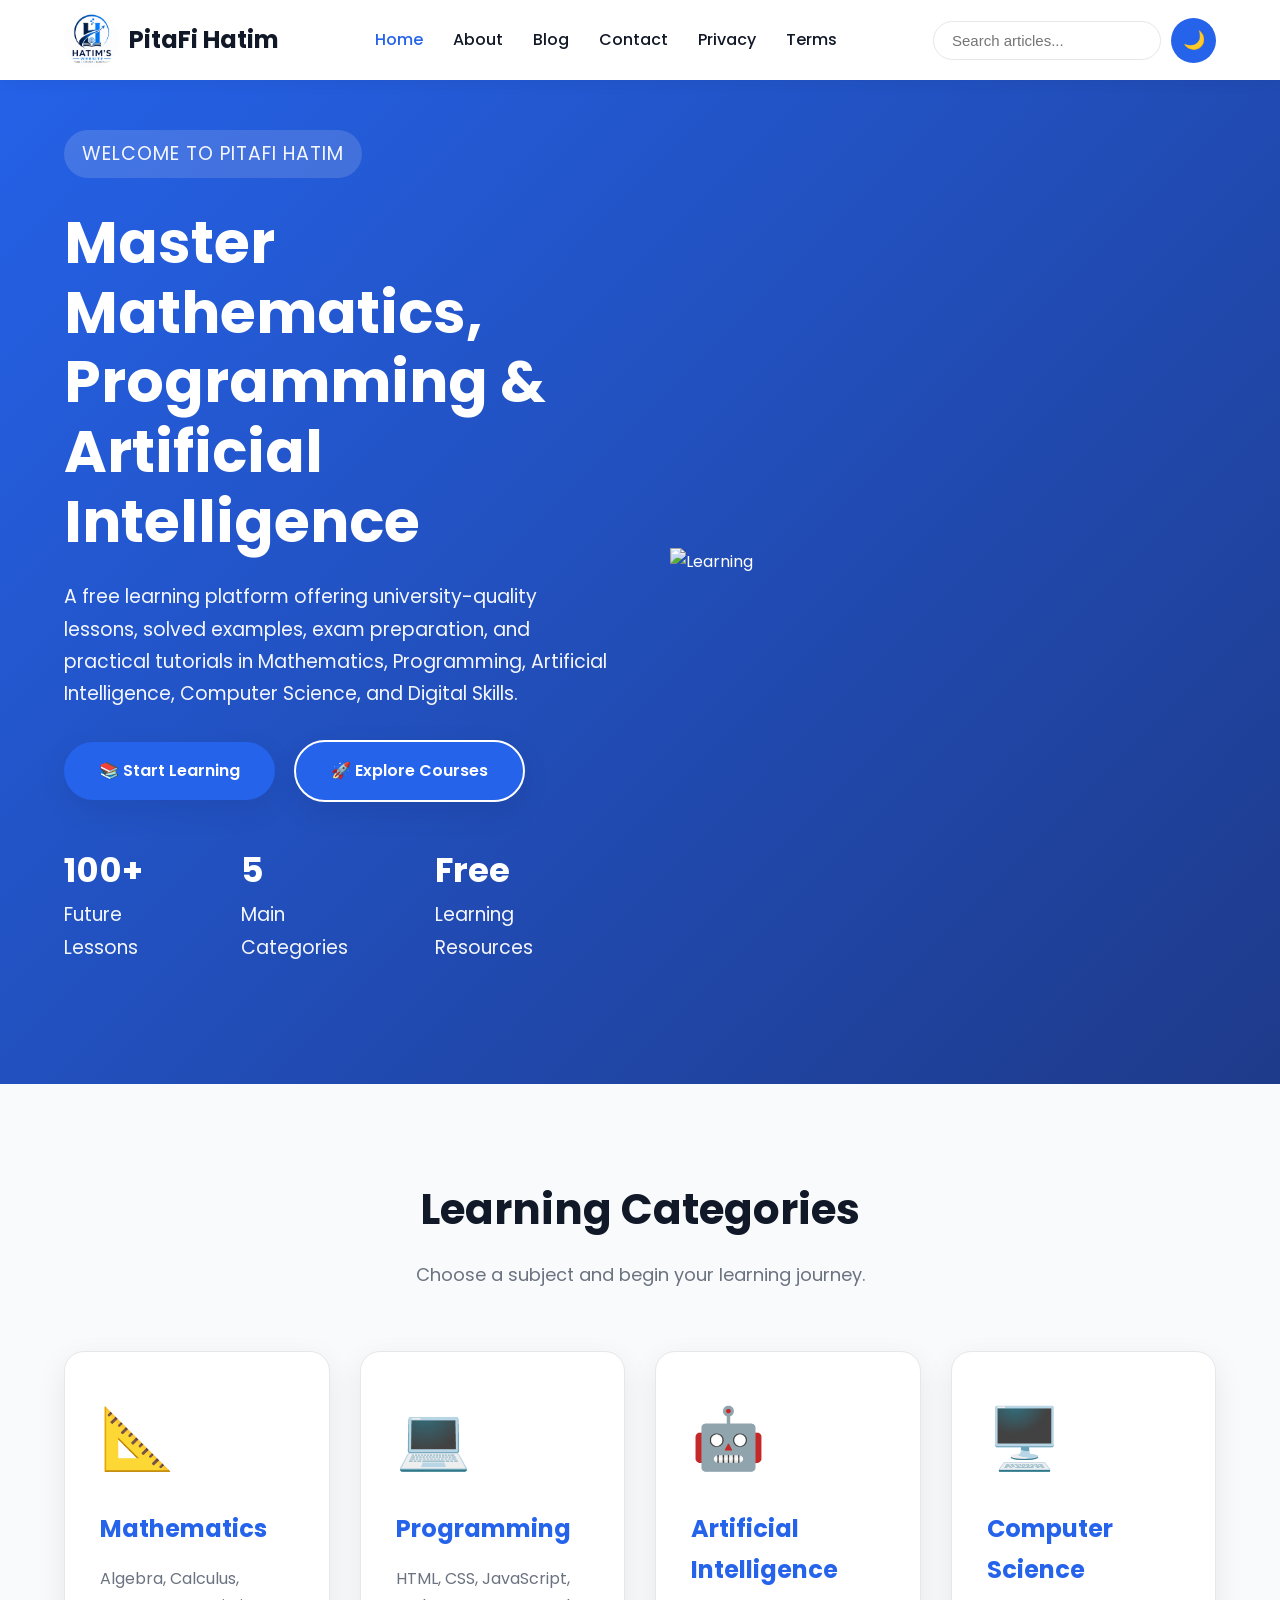
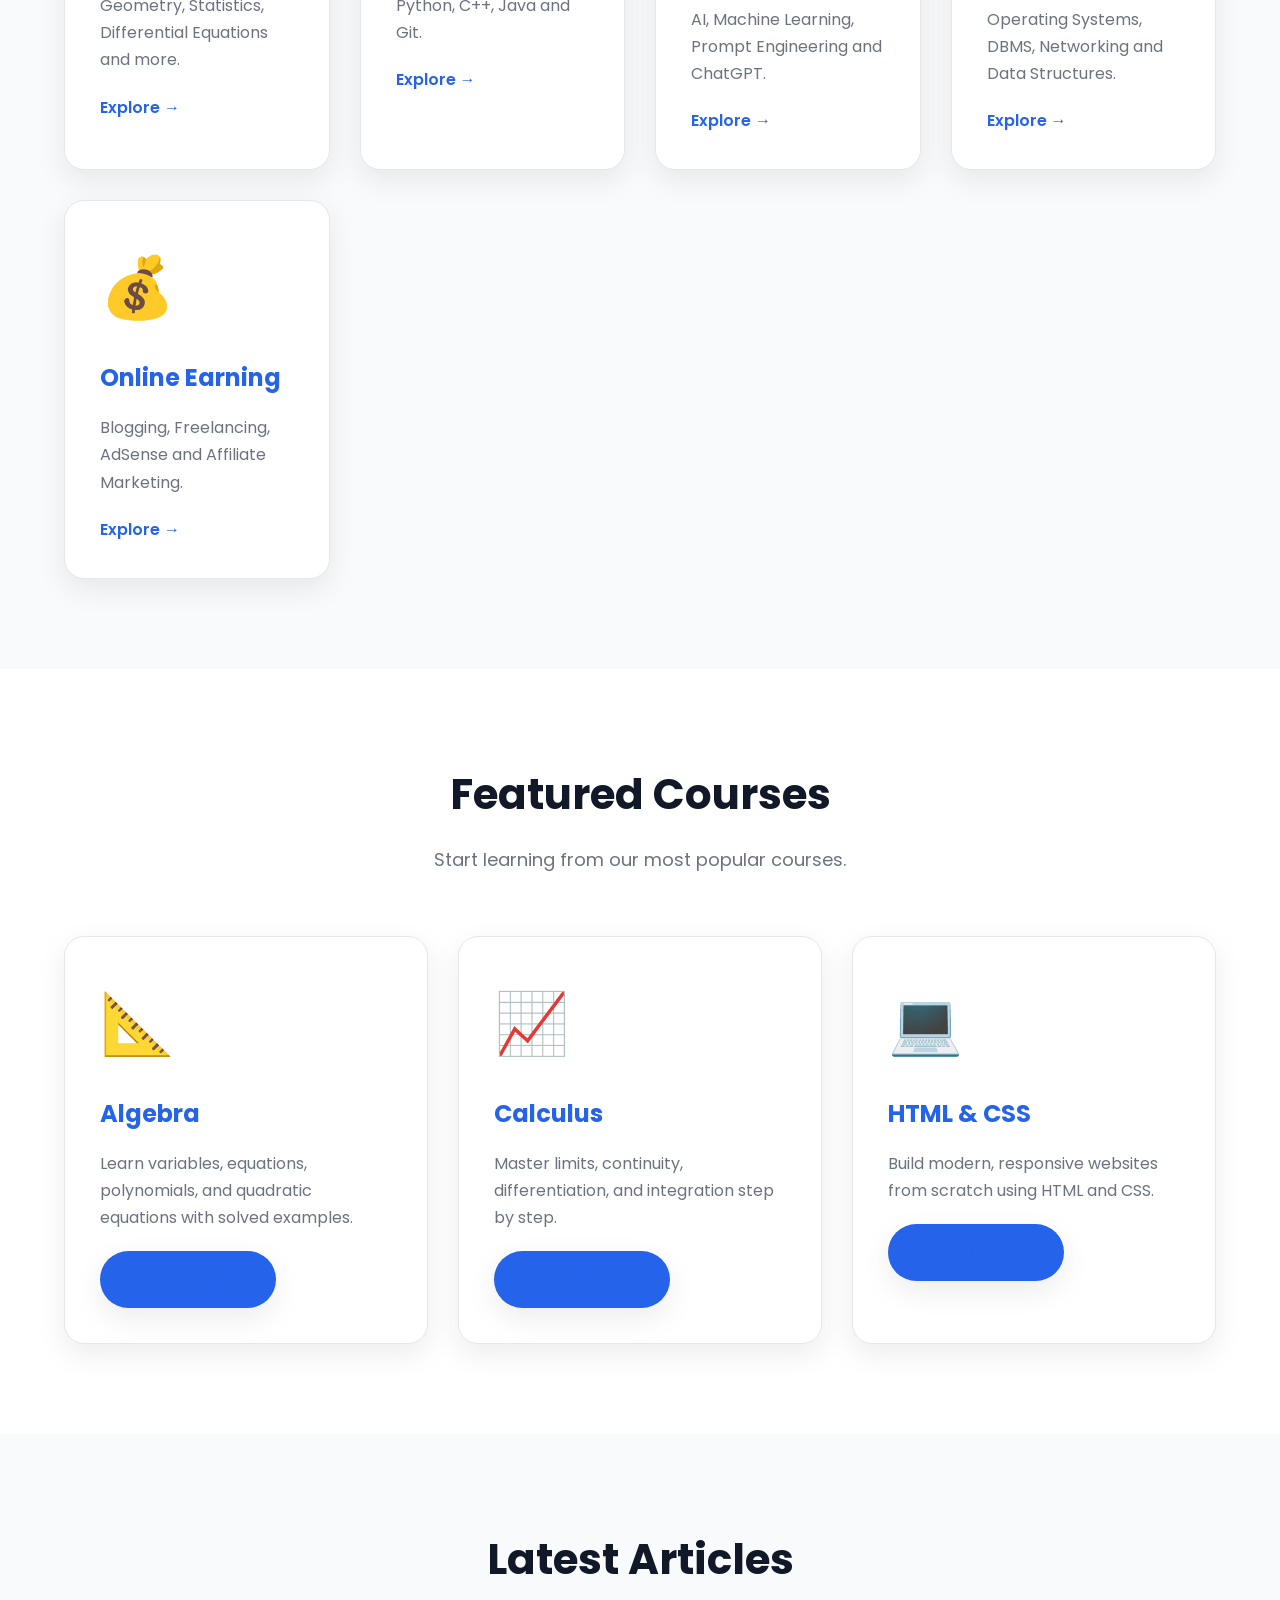
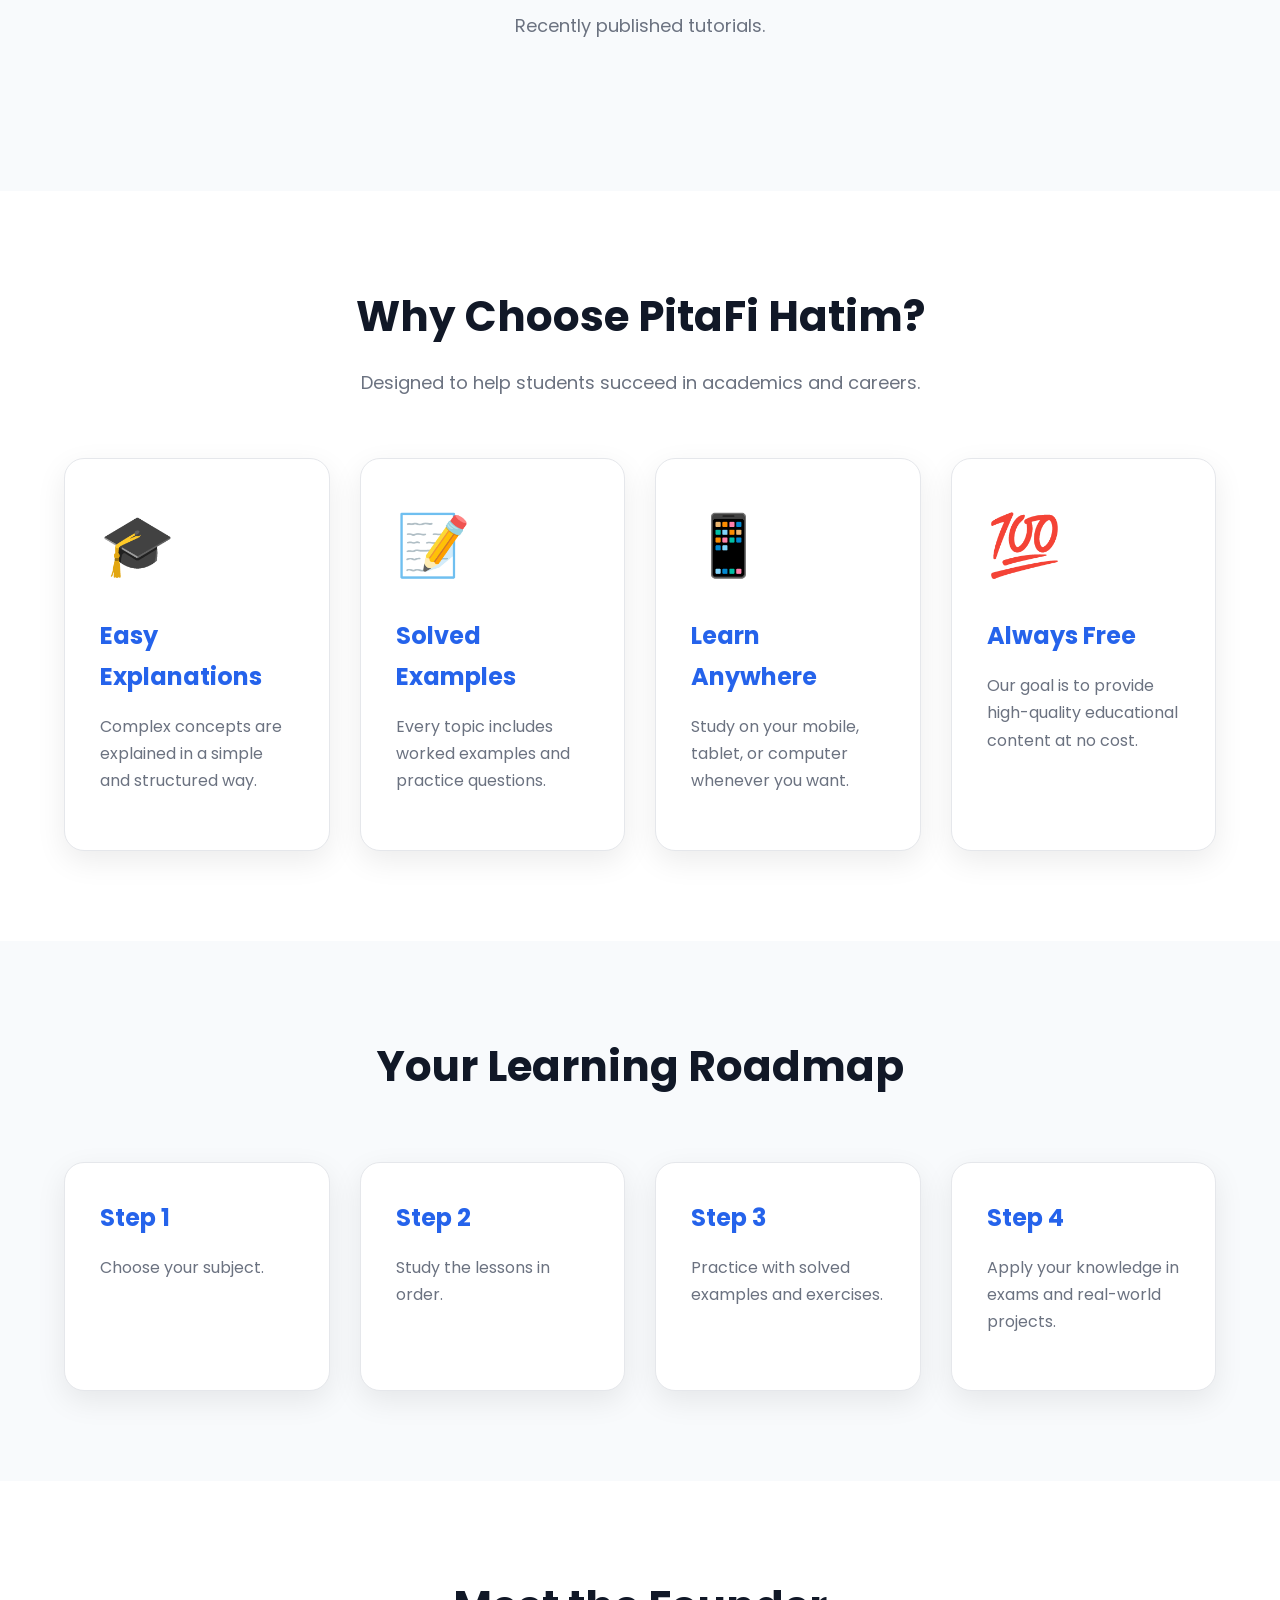
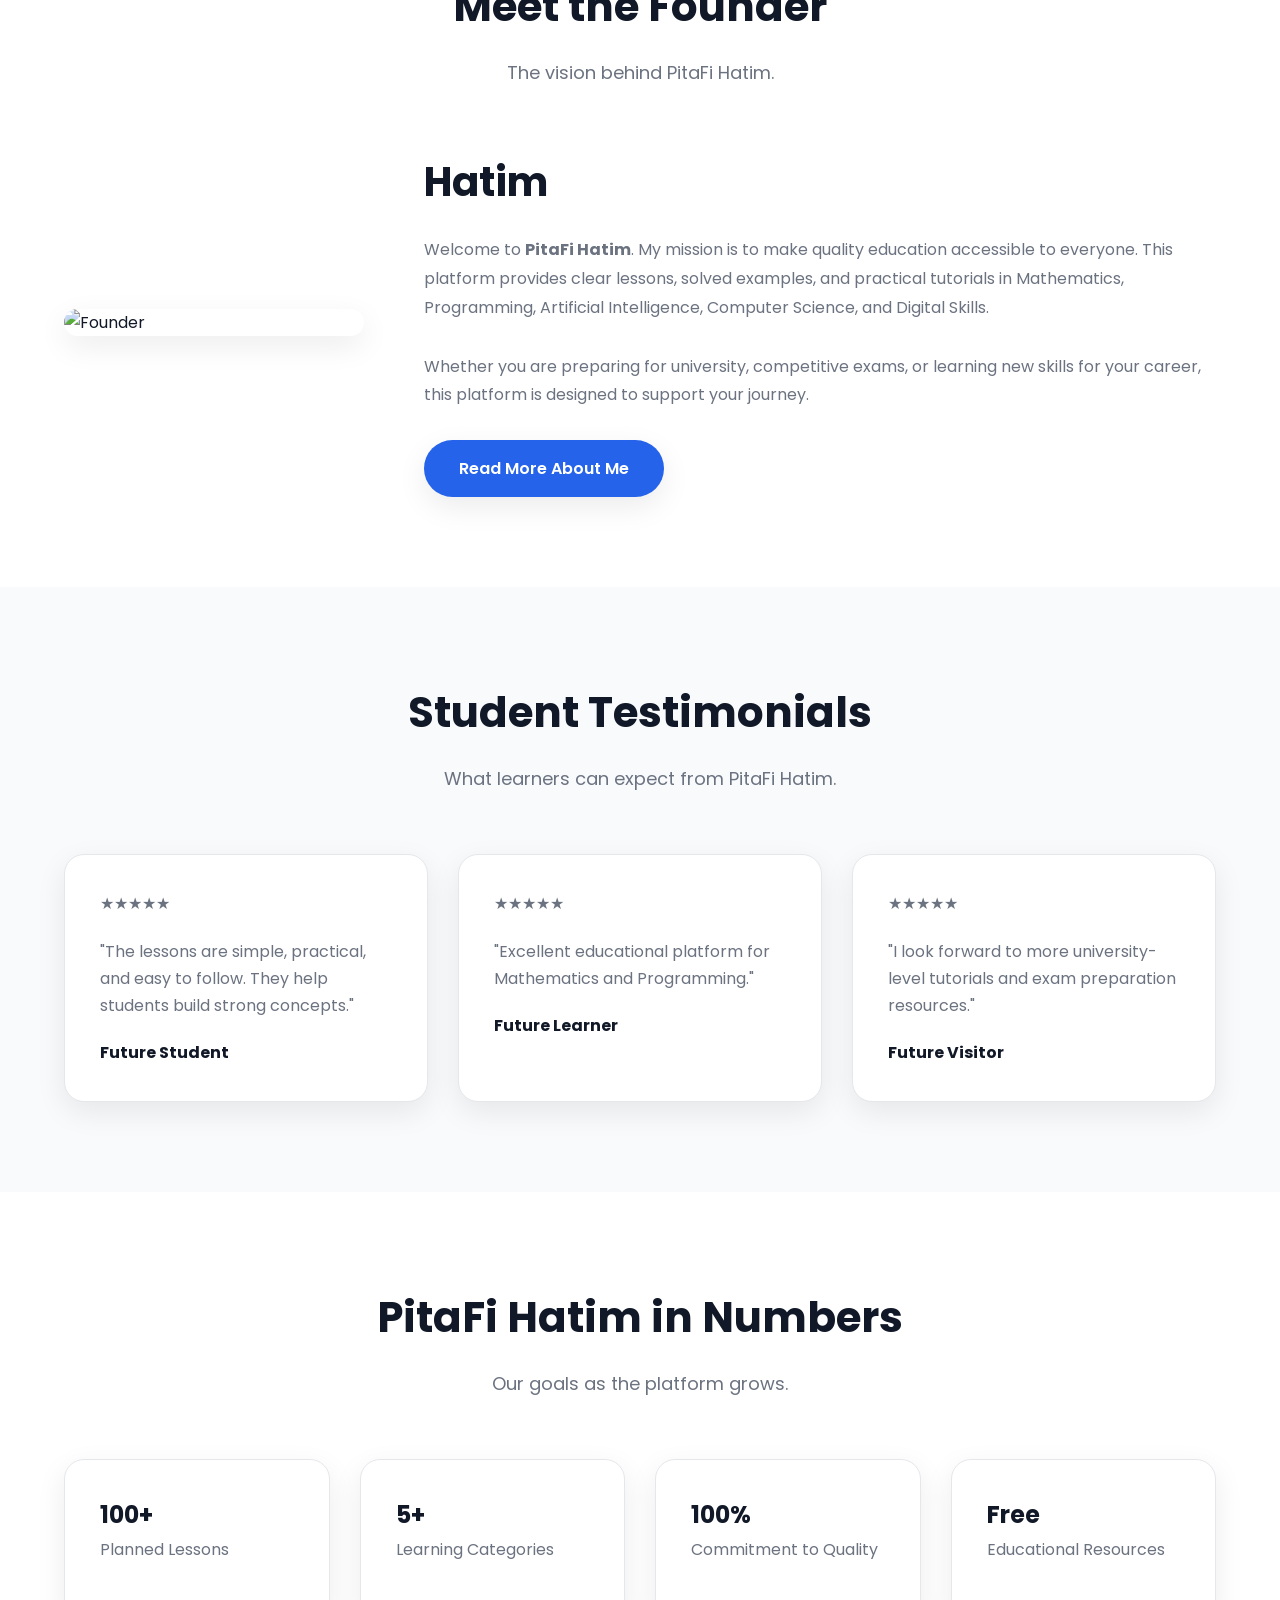
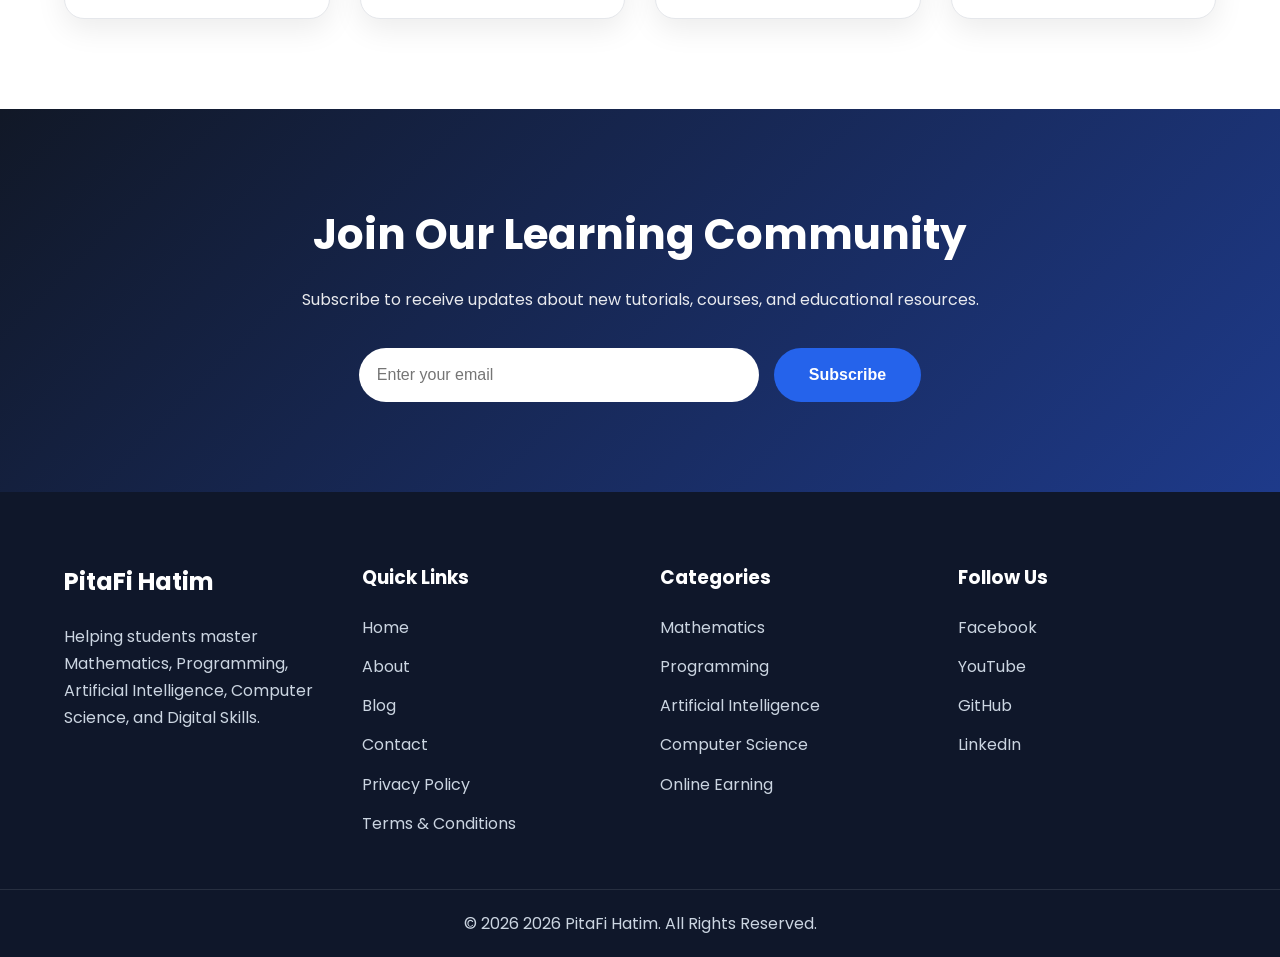
==== index.html @ ca18a179 "Update index.html" ====
<!DOCTYPE html>
<html lang="en">

<head>

<meta charset="UTF-8">

<meta name="viewport" content="width=device-width, initial-scale=1.0">

<title>PitaFi Hatim | Learn Mathematics, Programming & AI</title>

<meta name="description"
content="Free educational platform to learn Mathematics, Programming, Artificial Intelligence, Computer Science, and Digital Skills.">

<meta name="keywords"
content="Mathematics, Programming, AI, Computer Science, Calculus, Algebra, HTML, CSS, JavaScript">

<meta name="author" content="Hatim">

<link rel="stylesheet" href="css/style.css">

<link rel="preconnect" href="https://fonts.googleapis.com">

<link rel="preconnect" href="https://fonts.gstatic.com" crossorigin>

<link href="https://fonts.googleapis.com/css2?family=Poppins:wght@300;400;500;600;700&display=swap" rel="stylesheet">

</head>

<body>

<header class="header">

<div class="container">

<a href="index.html" class="brand">

<img src="images/logo.png" alt="PitaFi Hatim Logo">

<span>PitaFi Hatim</span>

</a>

<nav id="navbar">

<ul>

<li><a class="active" href="index.html">Home</a></li>

<li><a href="about.html">About</a></li>

<li><a href="blog.html">Blog</a></li>

<li><a href="contact.html">Contact</a></li>

<li><a href="privacy.html">Privacy</a></li>

<li><a href="terms.html">Terms</a></li>

</ul>

</nav>

<div class="header-right">

<form action="search.html">

<input
type="search"
name="q"
class="search"
placeholder="Search articles...">

</form>

<button id="themeToggle">🌙</button>

<button id="menuBtn">☰</button>

</div>

</div>

</header>

<section class="hero">

<div class="container hero-grid">

<div class="hero-text">

<p class="tag">

WELCOME TO PITAFI HATIM

</p>

<h1>

Master Mathematics, Programming & Artificial Intelligence

</h1>

<p>

A free learning platform offering university-quality lessons, solved examples, exam preparation, and practical tutorials in Mathematics, Programming, Artificial Intelligence, Computer Science, and Digital Skills.

</p>

<div class="hero-buttons">

<a href="blog.html" class="btn">

📚 Start Learning

</a>

<a href="#categories" class="btn btn-outline">

🚀 Explore Courses

</a>

</div>

<div class="hero-stats">

<div>

<h2>100+</h2>

<p>Future Lessons</p>

</div>

<div>

<h2>5</h2>

<p>Main Categories</p>

</div>

<div>

<h2>Free</h2>

<p>Learning Resources</p>

</div>

</div>

</div>

<div class="hero-image">

<img src="images/hero.png"
alt="Learning">

</div>

</div>

</section>

<section class="section" id="categories">

<div class="container">

<div class="section-title">

<h2>

Learning Categories

</h2>

<p>

Choose a subject and begin your learning journey.

</p>

</div>

<div class="cards">

<div class="card">

<div class="icon">📐</div>

<h3>Mathematics</h3>

<p>

Algebra, Calculus, Geometry, Statistics, Differential Equations and more.

</p>

<a href="posts/mathematics/index.html">

Explore →

</a>

</div>

<div class="card">

<div class="icon">💻</div>

<h3>Programming</h3>

<p>

HTML, CSS, JavaScript, Python, C++, Java and Git.

</p>

<a href="posts/programming/index.html">

Explore →

</a>

</div>

<div class="card">

<div class="icon">🤖</div>

<h3>Artificial Intelligence</h3>

<p>

AI, Machine Learning, Prompt Engineering and ChatGPT.

</p>

<a href="posts/ai/index.html">

Explore →

</a>

</div>

<div class="card">

<div class="icon">🖥️</div>

<h3>Computer Science</h3>

<p>

Operating Systems, DBMS, Networking and Data Structures.

</p>

<a href="posts/computer-science/index.html">

Explore →

</a>

</div>

<div class="card">

<div class="icon">💰</div>

<h3>Online Earning</h3>

<p>

Blogging, Freelancing, AdSense and Affiliate Marketing.

</p>

<a href="posts/online-earning/index.html">

Explore →

</a>

</div>

</div>

</div>

</section>

    <section class="section light">

<div class="container">

<div class="section-title">

<h2>Featured Courses</h2>

<p>

Start learning from our most popular courses.

</p>

</div>

<div class="cards">

<div class="card">

<div class="icon">📐</div>

<h3>Algebra</h3>

<p>

Learn variables, equations, polynomials, and quadratic equations with solved examples.

</p>

<a href="posts/mathematics/algebra.html" class="btn">

Start Course

</a>

</div>

<div class="card">

<div class="icon">📈</div>

<h3>Calculus</h3>

<p>

Master limits, continuity, differentiation, and integration step by step.

</p>

<a href="posts/mathematics/calculus.html" class="btn">

Start Course

</a>

</div>

<div class="card">

<div class="icon">💻</div>

<h3>HTML & CSS</h3>

<p>

Build modern, responsive websites from scratch using HTML and CSS.

</p>

<a href="posts/programming/index.html" class="btn">

Start Course

</a>

</div>

</div>

</div>

</section>


    <section class="section">

<div class="container">

<div class="section-title">

<h2>Latest Articles</h2>

<p>Recently published tutorials.</p>

</div>

<div id="latestArticles" class="cards">

</div>

</div>

    </section>

<section class="section light">

<div class="container">

<div class="section-title">

<h2>Why Choose PitaFi Hatim?</h2>

<p>

Designed to help students succeed in academics and careers.

</p>

</div>

<div class="cards">

<div class="card">

<div class="icon">🎓</div>

<h3>Easy Explanations</h3>

<p>

Complex concepts are explained in a simple and structured way.

</p>

</div>

<div class="card">

<div class="icon">📝</div>

<h3>Solved Examples</h3>

<p>

Every topic includes worked examples and practice questions.

</p>

</div>

<div class="card">

<div class="icon">📱</div>

<h3>Learn Anywhere</h3>

<p>

Study on your mobile, tablet, or computer whenever you want.

</p>

</div>

<div class="card">

<div class="icon">💯</div>

<h3>Always Free</h3>

<p>

Our goal is to provide high-quality educational content at no cost.

</p>

</div>

</div>

</div>

</section>

<section class="section">

<div class="container">

<div class="section-title">

<h2>Your Learning Roadmap</h2>

</div>

<div class="cards">

<div class="card">

<h3>Step 1</h3>

<p>Choose your subject.</p>

</div>

<div class="card">

<h3>Step 2</h3>

<p>Study the lessons in order.</p>

</div>

<div class="card">

<h3>Step 3</h3>

<p>Practice with solved examples and exercises.</p>

</div>

<div class="card">

<h3>Step 4</h3>

<p>Apply your knowledge in exams and real-world projects.</p>

</div>

</div>

</div>

</section>

    <section class="section light">

<div class="container">

<div class="section-title">

<h2>Meet the Founder</h2>

<p>The vision behind PitaFi Hatim.</p>

</div>

<div class="founder">

<div class="founder-image">

<img src="images/founder.jpg" alt="Founder">

</div>

<div class="founder-content">

<h2>Hatim</h2>

<p>

Welcome to <strong>PitaFi Hatim</strong>. My mission is to make quality education accessible to everyone. This platform provides clear lessons, solved examples, and practical tutorials in Mathematics, Programming, Artificial Intelligence, Computer Science, and Digital Skills.

</p>

<p>

Whether you are preparing for university, competitive exams, or learning new skills for your career, this platform is designed to support your journey.

</p>

<a href="about.html" class="btn">

Read More About Me

</a>

</div>

</div>

</div>

</section>

<section class="section">

<div class="container">

<div class="section-title">

<h2>Student Testimonials</h2>

<p>What learners can expect from PitaFi Hatim.</p>

</div>

<div class="cards">

<div class="card">

<p>

★★★★★

</p>

<p>

"The lessons are simple, practical, and easy to follow. They help students build strong concepts."

</p>

<h4>Future Student</h4>

</div>

<div class="card">

<p>

★★★★★

</p>

<p>

"Excellent educational platform for Mathematics and Programming."

</p>

<h4>Future Learner</h4>

</div>

<div class="card">

<p>

★★★★★

</p>

<p>

"I look forward to more university-level tutorials and exam preparation resources."

</p>

<h4>Future Visitor</h4>

</div>

</div>

</div>

</section>

<section class="section light">

<div class="container">

<div class="section-title">

<h2>PitaFi Hatim in Numbers</h2>

<p>Our goals as the platform grows.</p>

</div>

<div class="cards">

<div class="card">

<h2>100+</h2>

<p>Planned Lessons</p>

</div>

<div class="card">

<h2>5+</h2>

<p>Learning Categories</p>

</div>

<div class="card">

<h2>100%</h2>

<p>Commitment to Quality</p>

</div>

<div class="card">

<h2>Free</h2>

<p>Educational Resources</p>

</div>

</div>

</div>

</section>

<section class="newsletter">

<div class="container">

<h2>Join Our Learning Community</h2>

<p>

Subscribe to receive updates about new tutorials, courses, and educational resources.

</p>

<form class="newsletter-form">

<input

type="email"

placeholder="Enter your email"

required>

<button type="submit">

Subscribe

</button>

</form>

</div>

</section>

<footer>

<div class="container footer-grid">

<div>

<h2>PitaFi Hatim</h2>

<p>

Helping students master Mathematics, Programming, Artificial Intelligence, Computer Science, and Digital Skills.

</p>

</div>

<div>

<h3>Quick Links</h3>

<ul>

<li><a href="index.html">Home</a></li>

<li><a href="about.html">About</a></li>

<li><a href="blog.html">Blog</a></li>

<li><a href="contact.html">Contact</a></li>

<li><a href="privacy.html">Privacy Policy</a></li>

<li><a href="terms.html">Terms & Conditions</a></li>

</ul>

</div>

<div>

<h3>Categories</h3>

<ul>

<li><a href="posts/mathematics/index.html">Mathematics</a></li>

<li><a href="posts/programming/index.html">Programming</a></li>

<li><a href="posts/ai/index.html">Artificial Intelligence</a></li>

<li><a href="posts/computer-science/index.html">Computer Science</a></li>

<li><a href="posts/online-earning/index.html">Online Earning</a></li>

</ul>

</div>

<div>

<h3>Follow Us</h3>

<div class="social">

<a href="#">Facebook</a>

<a href="#">YouTube</a>

<a href="#">GitHub</a>

<a href="#">LinkedIn</a>

</div>

</div>

</div>

<div class="copyright">

<p>

© <span id="year"></span> 2026 PitaFi Hatim. All Rights Reserved.

</p>

</div>

</footer>

<button id="scrollTop">↑</button>

<script src="js/script.js"></script>

</body>

</html>
---- css/style.css ----
/* ==========================
   PITAFI HATIM v2.0
   Professional CSS
========================== */

/* Google Font */

@import url('https://fonts.googleapis.com/css2?family=Poppins:wght@300;400;500;600;700;800&display=swap');

/* Reset */

*{
margin:0;
padding:0;
box-sizing:border-box;
}

/* Variables */

:root{

--primary:#2563EB;
--secondary:#1E40AF;
--dark:#111827;
--light:#F8FAFC;
--white:#ffffff;
--gray:#6B7280;
--border:#E5E7EB;

--radius:15px;

--shadow:0 10px 30px rgba(0,0,0,.08);

--transition:.3s;

}

/* Body */

body{

font-family:'Poppins',sans-serif;

background:var(--light);

color:var(--dark);

line-height:1.7;

overflow-x:hidden;

}

/* Images */

img{

max-width:100%;

display:block;

}

/* Links */

a{

text-decoration:none;

transition:var(--transition);

}

/* List */

ul{

list-style:none;

}

/* Container */

.container{

width:90%;

max-width:1200px;

margin:auto;

}

/* Buttons */

.btn{

display:inline-block;

padding:15px 35px;

background:var(--primary);

color:white;

border-radius:40px;

font-weight:600;

box-shadow:var(--shadow);

}

.btn:hover{

background:var(--secondary);

transform:translateY(-3px);

}

.btn-outline{

display:inline-block;

padding:15px 35px;

border:2px solid white;

color:white;

border-radius:40px;

margin-left:15px;

font-weight:600;

}

.btn-outline:hover{

background:white;

color:var(--primary);

}

/* Header */

.header{

position:fixed;

top:0;

left:0;

width:100%;

background:white;

box-shadow:0 3px 15px rgba(0,0,0,.05);

z-index:999;

}

.header .container{

display:flex;

align-items:center;

justify-content:space-between;

height:80px;

}

/* Logo */

.brand{

display:flex;

align-items:center;

gap:10px;

font-size:24px;

font-weight:700;

color:var(--dark);

}

.brand img{

width:55px;

height:55px;

border-radius:50%;

}

/* Navigation */

nav ul{

display:flex;

gap:30px;

}

nav ul li a{

color:var(--dark);

font-weight:500;

}

nav ul li a:hover{

color:var(--primary);

}

.active{

color:var(--primary);

}

/* Header Right */

.header-right{

display:flex;

align-items:center;

gap:10px;

}

/* Search */

.search{

padding:10px 18px;

border:1px solid var(--border);

border-radius:40px;

outline:none;

font-size:15px;

}

/* Theme Button */

#themeToggle{

width:45px;

height:45px;

border:none;

border-radius:50%;

background:var(--primary);

color:white;

cursor:pointer;

font-size:18px;

}

/* Mobile Menu */

#menuBtn{

display:none;

background:none;

border:none;

font-size:30px;

cursor:pointer;

}

/* Hero */

.hero{

padding-top:130px;

padding-bottom:90px;

background:linear-gradient(135deg,#2563EB,#1E3A8A);

color:white;

}

.hero-grid{

display:grid;

grid-template-columns:1fr 1fr;

align-items:center;

gap:60px;

}

.tag{

display:inline-block;

background:rgba(255,255,255,.15);

padding:8px 18px;

border-radius:30px;

margin-bottom:25px;

font-size:14px;

letter-spacing:1px;

}

.hero h1{

font-size:58px;

line-height:1.2;

margin-bottom:25px;

}

.hero p{

font-size:19px;

margin-bottom:30px;

opacity:.95;

}

.hero-buttons{

margin-bottom:40px;

}

.hero-stats{

display:flex;

gap:45px;

}

.hero-stats h2{

font-size:34px;

}

.hero-stats span{

font-size:14px;

opacity:.8;

}

.hero-image img{

width:100%;

animation:float 4s ease-in-out infinite;

}

/* Floating Animation */

@keyframes float{

0%{

transform:translateY(0);

}

50%{

transform:translateY(-15px);

}

100%{

transform:translateY(0);

}

}

/* ==========================
   SECTION
========================== */

.section{

padding:90px 0;

}

.light{

background:#ffffff;

}

.section-title{

text-align:center;

margin-bottom:60px;

}

.section-title h2{

font-size:42px;

margin-bottom:15px;

color:var(--dark);

}

.section-title p{

font-size:18px;

color:var(--gray);

}

/* ==========================
   CATEGORY CARDS
========================== */

.cards{

display:grid;

grid-template-columns:repeat(auto-fit,minmax(260px,1fr));

gap:30px;

}

.card{

background:white;

padding:35px;

border-radius:20px;

box-shadow:var(--shadow);

transition:0.35s;

border:1px solid var(--border);

}

.card:hover{

transform:translateY(-10px);

box-shadow:0 20px 40px rgba(0,0,0,.12);

}

.card .icon{

font-size:60px;

margin-bottom:20px;

}

.card h3{

font-size:24px;

margin-bottom:15px;

color:var(--primary);

}

.card p{

color:var(--gray);

margin-bottom:20px;

}

.card a{

font-weight:600;

color:var(--primary);

}

/* ==========================
   FEATURED ARTICLES
========================== */

.article-grid{

display:grid;

grid-template-columns:repeat(auto-fit,minmax(320px,1fr));

gap:35px;

}

.article-card{

background:white;

border-radius:20px;

overflow:hidden;

box-shadow:var(--shadow);

transition:.35s;

}

.article-card:hover{

transform:translateY(-10px);

}

.article-card img{

width:100%;

height:220px;

object-fit:cover;

}

.article-content{

padding:25px;

}

.badge{

display:inline-block;

padding:8px 18px;

background:var(--primary);

color:white;

border-radius:30px;

font-size:13px;

margin-bottom:18px;

}

.article-content h3{

font-size:24px;

margin-bottom:15px;

}

.article-content p{

color:var(--gray);

margin-bottom:20px;

}

.read-more{

color:var(--primary);

font-weight:600;

}

/* ==========================
   WHY US
========================== */

.why-grid{

display:grid;

grid-template-columns:repeat(auto-fit,minmax(260px,1fr));

gap:30px;

}

.why-card{

background:white;

padding:35px;

text-align:center;

border-radius:20px;

box-shadow:var(--shadow);

transition:.3s;

}

.why-card:hover{

transform:translateY(-8px);

}

.why-card .icon{

font-size:55px;

margin-bottom:20px;

}

.why-card h3{

margin-bottom:15px;

color:var(--primary);

}

.why-card p{

color:var(--gray);

}

/* ==========================
   STATISTICS
========================== */

.statistics{

background:linear-gradient(135deg,#2563EB,#1E40AF);

padding:80px 0;

color:white;

}

.stats-grid{

display:grid;

grid-template-columns:repeat(auto-fit,minmax(220px,1fr));

gap:30px;

text-align:center;

}

.stat-box{

padding:30px;

}

.stat-box h2{

font-size:50px;

margin-bottom:10px;

}

.stat-box p{

font-size:18px;

opacity:.9;

}

/* ==========================
   TESTIMONIALS
========================== */

.testimonial-grid{

display:grid;

grid-template-columns:repeat(auto-fit,minmax(300px,1fr));

gap:30px;

}

.testimonial{

background:#fff;

padding:35px;

border-radius:20px;

box-shadow:var(--shadow);

transition:.3s;

}

.testimonial:hover{

transform:translateY(-8px);

}

.testimonial p{

font-style:italic;

color:var(--gray);

margin-bottom:20px;

}

.testimonial h4{

color:var(--primary);

}

/* ==========================
   FOUNDER
========================== */

.founder{

display:grid;

grid-template-columns:300px 1fr;

align-items:center;

gap:60px;

}

.founder-image img{

width:100%;

border-radius:25px;

box-shadow:var(--shadow);

}

.founder-content h2{

font-size:40px;

margin-bottom:20px;

}

.founder-content p{

color:var(--gray);

margin-bottom:30px;

line-height:1.8;

}

/* ==========================
   NEWSLETTER
========================== */

.newsletter{

background:linear-gradient(135deg,#111827,#1E3A8A);

color:white;

padding:90px 0;

text-align:center;

}

.newsletter h2{

font-size:42px;

margin-bottom:15px;

}

.newsletter p{

opacity:.9;

margin-bottom:35px;

}

.newsletter-form{

display:flex;

justify-content:center;

flex-wrap:wrap;

gap:15px;

}

.newsletter-form input{

width:400px;

max-width:90%;

padding:18px;

border:none;

border-radius:50px;

font-size:16px;

outline:none;

}

.newsletter-form button{

padding:18px 35px;

border:none;

background:var(--primary);

color:white;

font-size:16px;

font-weight:600;

border-radius:50px;

cursor:pointer;

transition:.3s;

}

.newsletter-form button:hover{

background:var(--secondary);

}

/* ==========================
   CONTACT BANNER
========================== */

.contact-banner{

padding:90px 0;

text-align:center;

background:#F8FAFC;

}

.contact-banner h2{

font-size:40px;

margin-bottom:15px;

}

.contact-banner p{

margin-bottom:30px;

color:var(--gray);

}

/* ==========================
   FOOTER
========================== */

footer{

background:#0F172A;

color:white;

padding:70px 0 20px;

}

.footer-grid{

display:grid;

grid-template-columns:repeat(auto-fit,minmax(220px,1fr));

gap:40px;

margin-bottom:40px;

}

.footer-grid h2,
.footer-grid h3{

margin-bottom:20px;

}

.footer-grid p{

color:#CBD5E1;

}

.footer-grid ul li{

margin-bottom:12px;

}

.footer-grid a{

color:#CBD5E1;

}

.footer-grid a:hover{

color:white;

}

.social{

display:flex;

flex-direction:column;

gap:12px;

}

.copyright{

text-align:center;

border-top:1px solid rgba(255,255,255,.1);

padding-top:20px;

color:#CBD5E1;

}

/* ==========================
   SCROLL TO TOP
========================== */

#scrollTop{

position:fixed;

bottom:25px;

right:25px;

width:55px;

height:55px;

border:none;

border-radius:50%;

background:var(--primary);

color:white;

font-size:22px;

cursor:pointer;

display:none;

box-shadow:var(--shadow);

transition:.3s;

}

#scrollTop:hover{

background:var(--secondary);

}

/* ==========================
   DARK MODE
========================== */

body.dark{

background:#0F172A;

color:#F8FAFC;

}

body.dark .header{

background:#111827;

}

body.dark .brand,
body.dark nav ul li a{

color:white;

}

body.dark .card,
body.dark .article-card,
body.dark .testimonial,
body.dark .why-card{

background:#1E293B;

color:white;

border:none;

}

body.dark .section{

background:#0F172A;

}

body.dark .section-title h2{

color:white;

}

body.dark p{

color:#CBD5E1;

}

/* ==========================
   RESPONSIVE
========================== */

@media(max-width:992px){

.hero-grid,
.founder{

grid-template-columns:1fr;

text-align:center;

}

.hero h1{

font-size:42px;

}

.hero-stats{

justify-content:center;

}

.hero-buttons{

display:flex;

justify-content:center;

flex-wrap:wrap;

gap:15px;

}

.btn-outline{

margin-left:0;

}

}

@media(max-width:768px){

nav{

display:none;

}

#menuBtn{

display:block;

}

.header .container{

height:70px;

}

.search{

display:none;

}

.hero{

padding-top:120px;

}

.hero h1{

font-size:34px;

}

.section-title h2{

font-size:32px;

}

.newsletter h2{

font-size:32px;

}

.contact-banner h2{

font-size:32px;

}

}

@media(max-width:480px){

.hero h1{

font-size:28px;

}

.hero p{

font-size:16px;

}

.btn,
.btn-outline{

display:block;

width:100%;

text-align:center;

margin:10px 0;

}

.newsletter-form input{

width:100%;

}

.newsletter-form button{

width:100%;

}

}
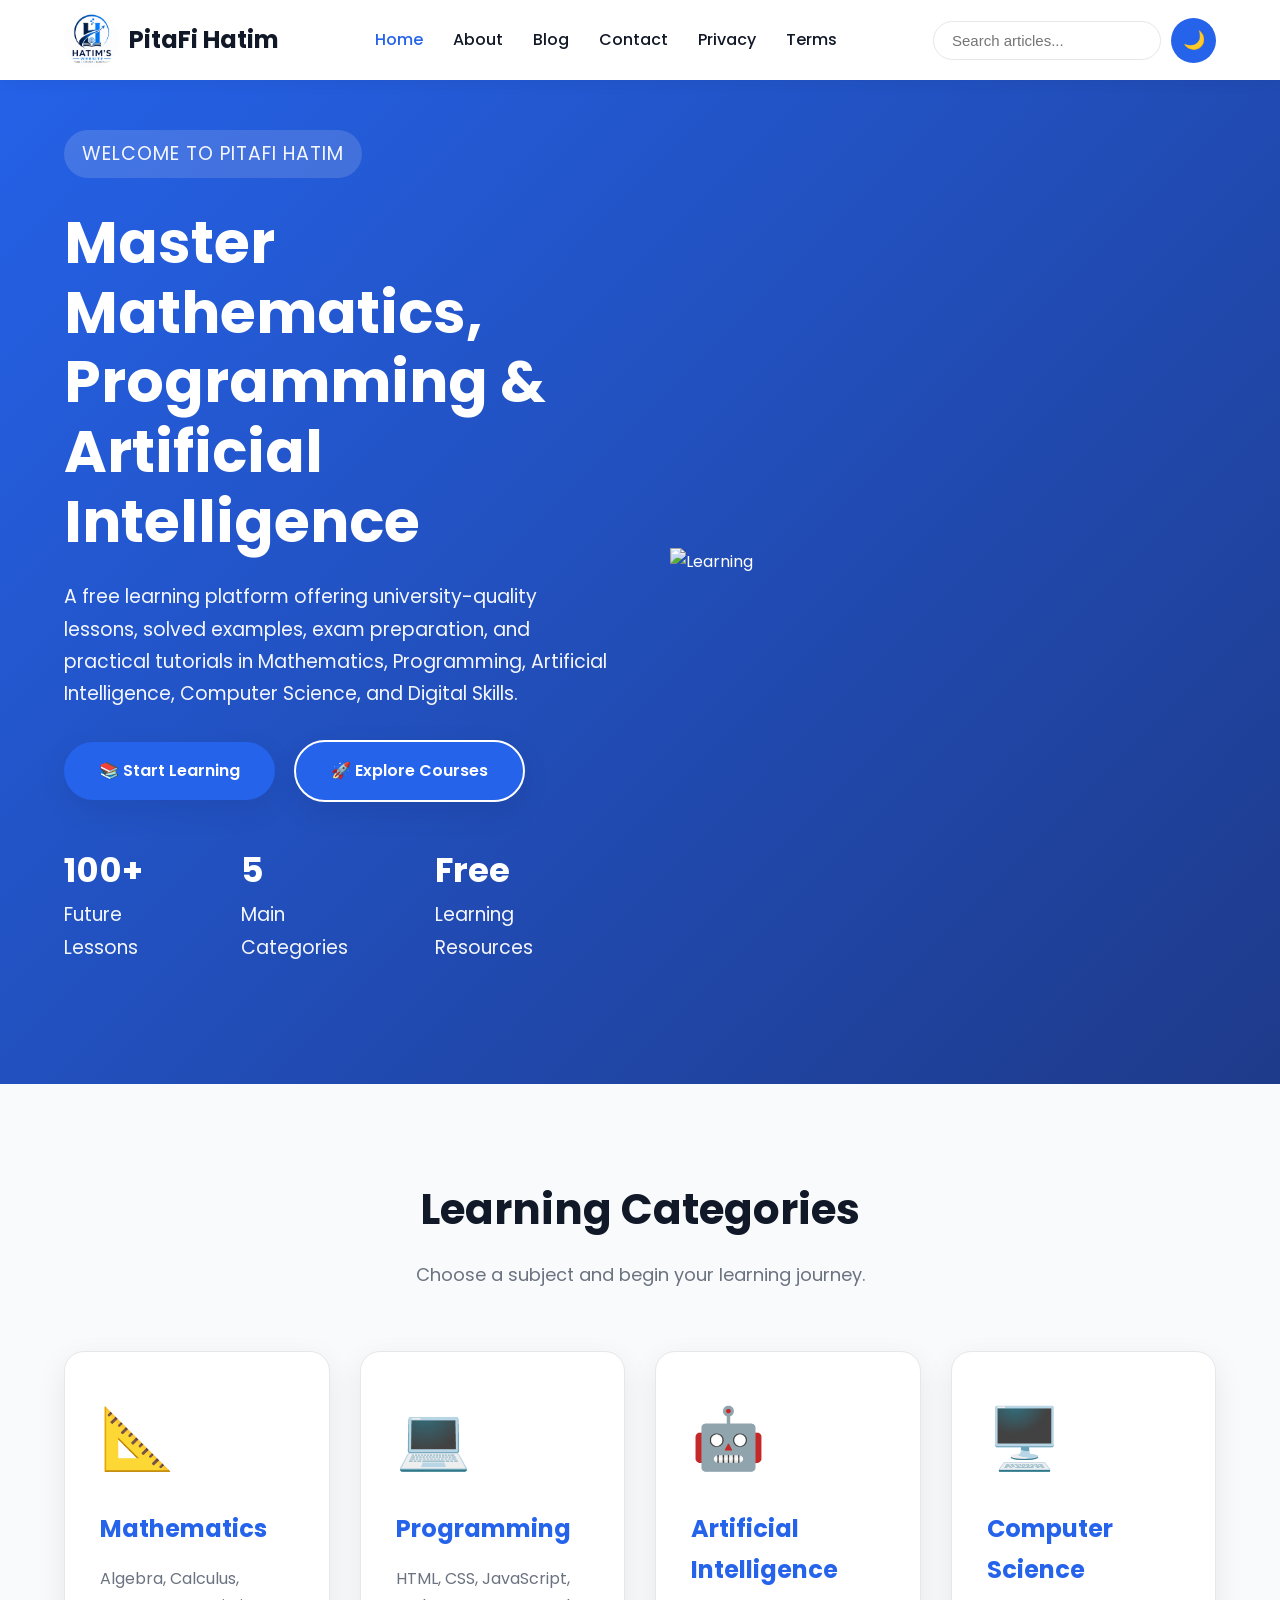
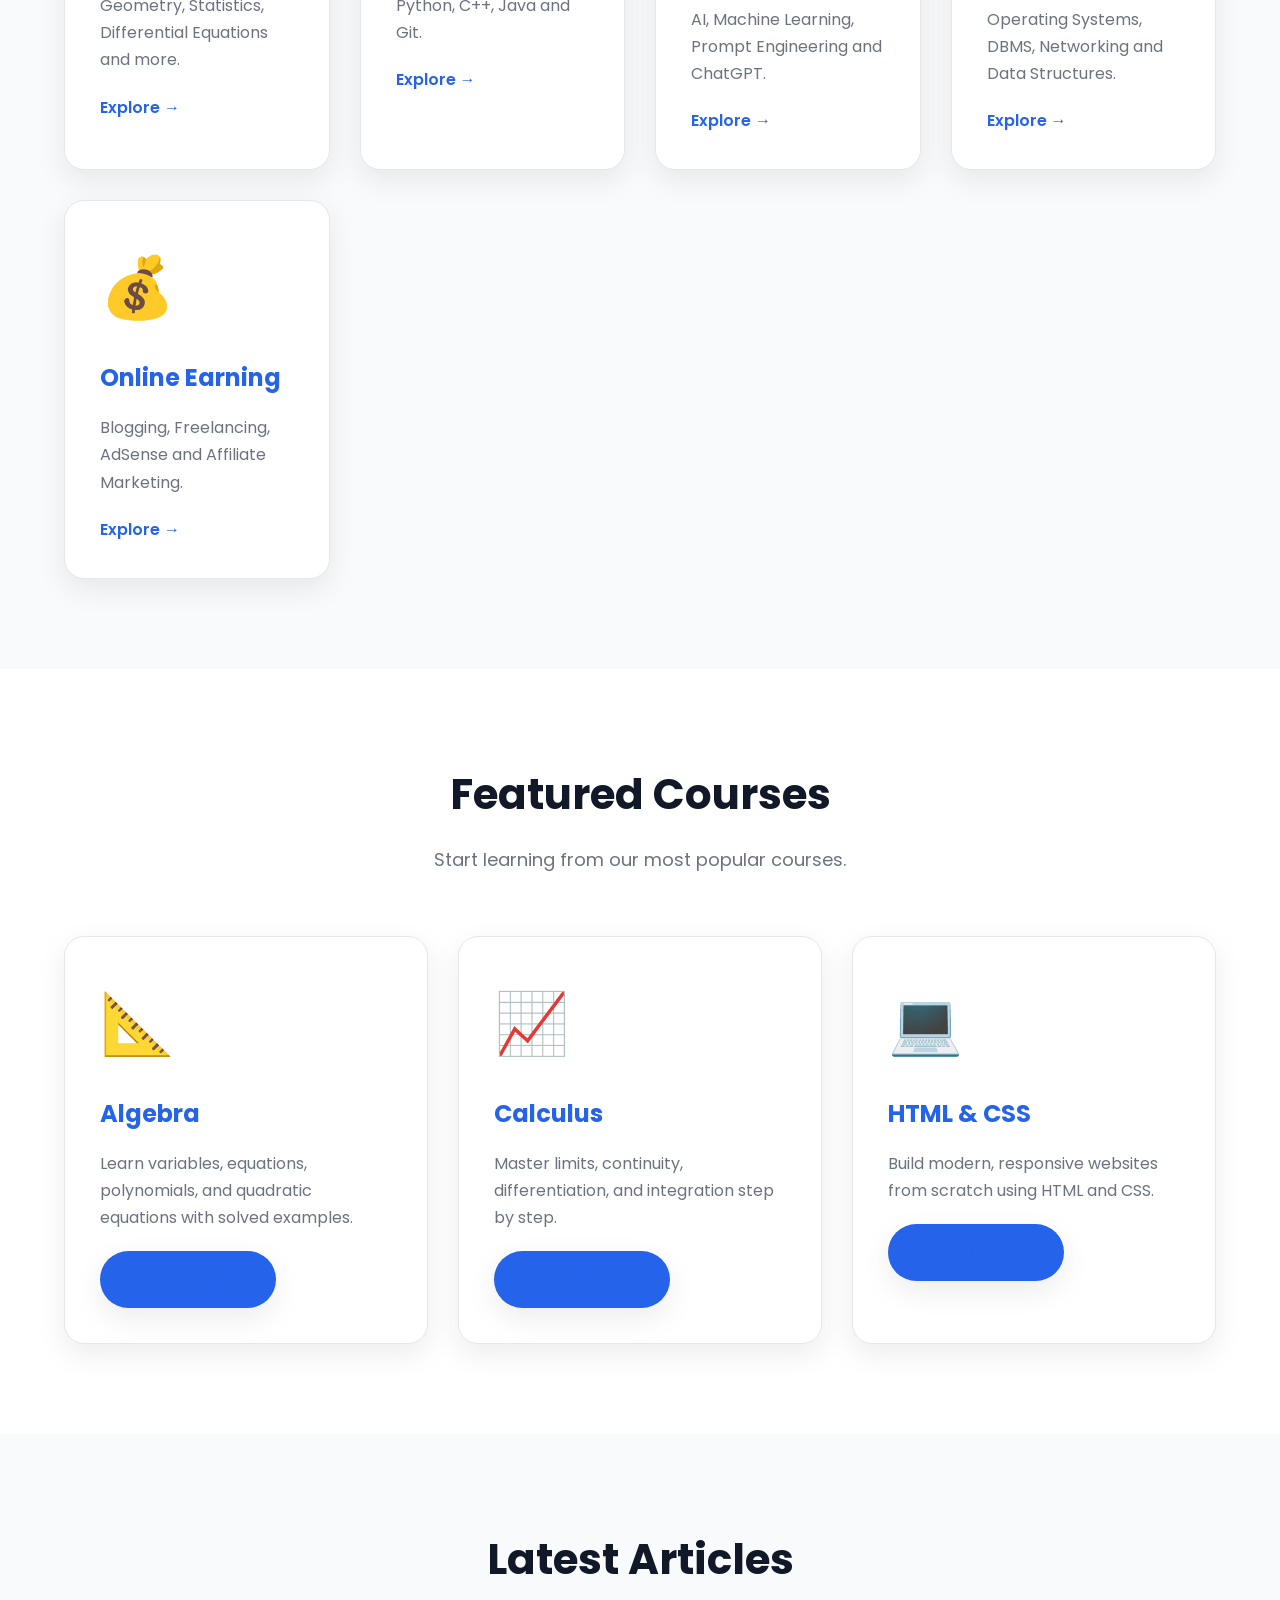
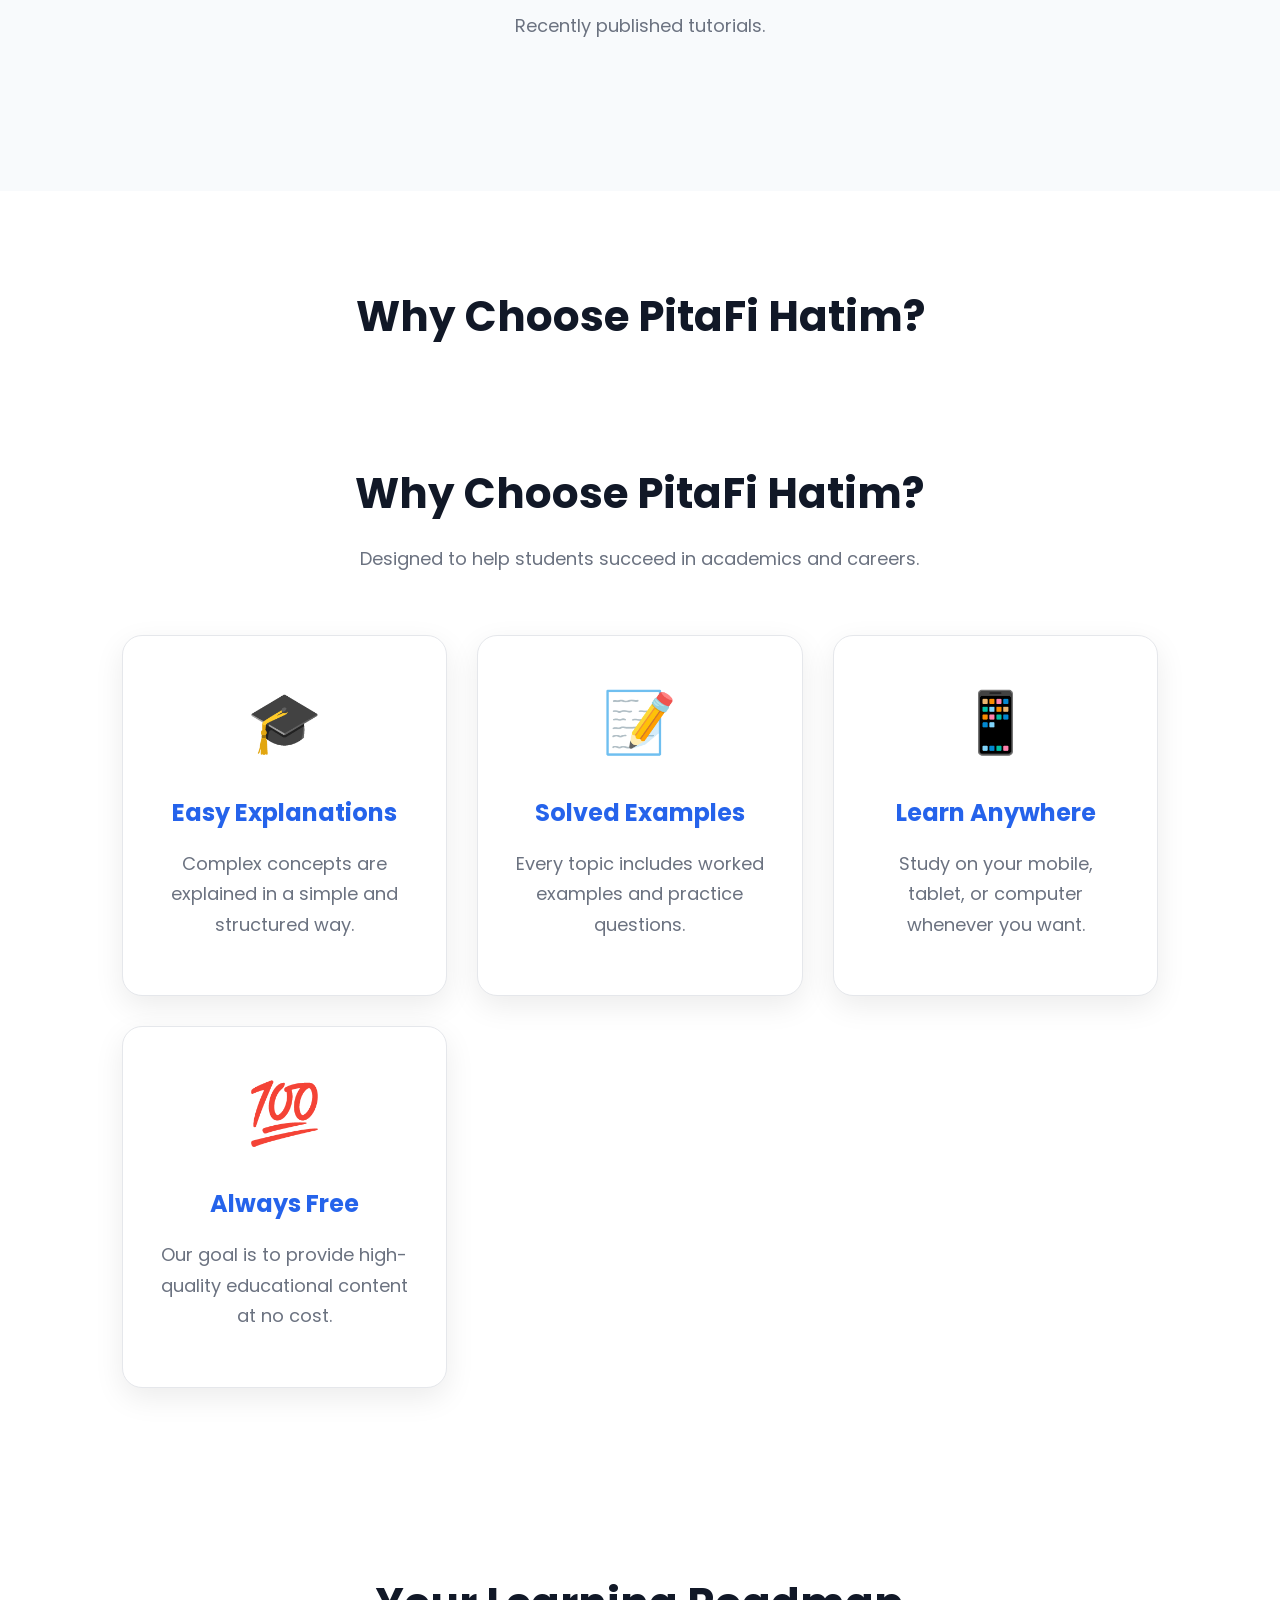
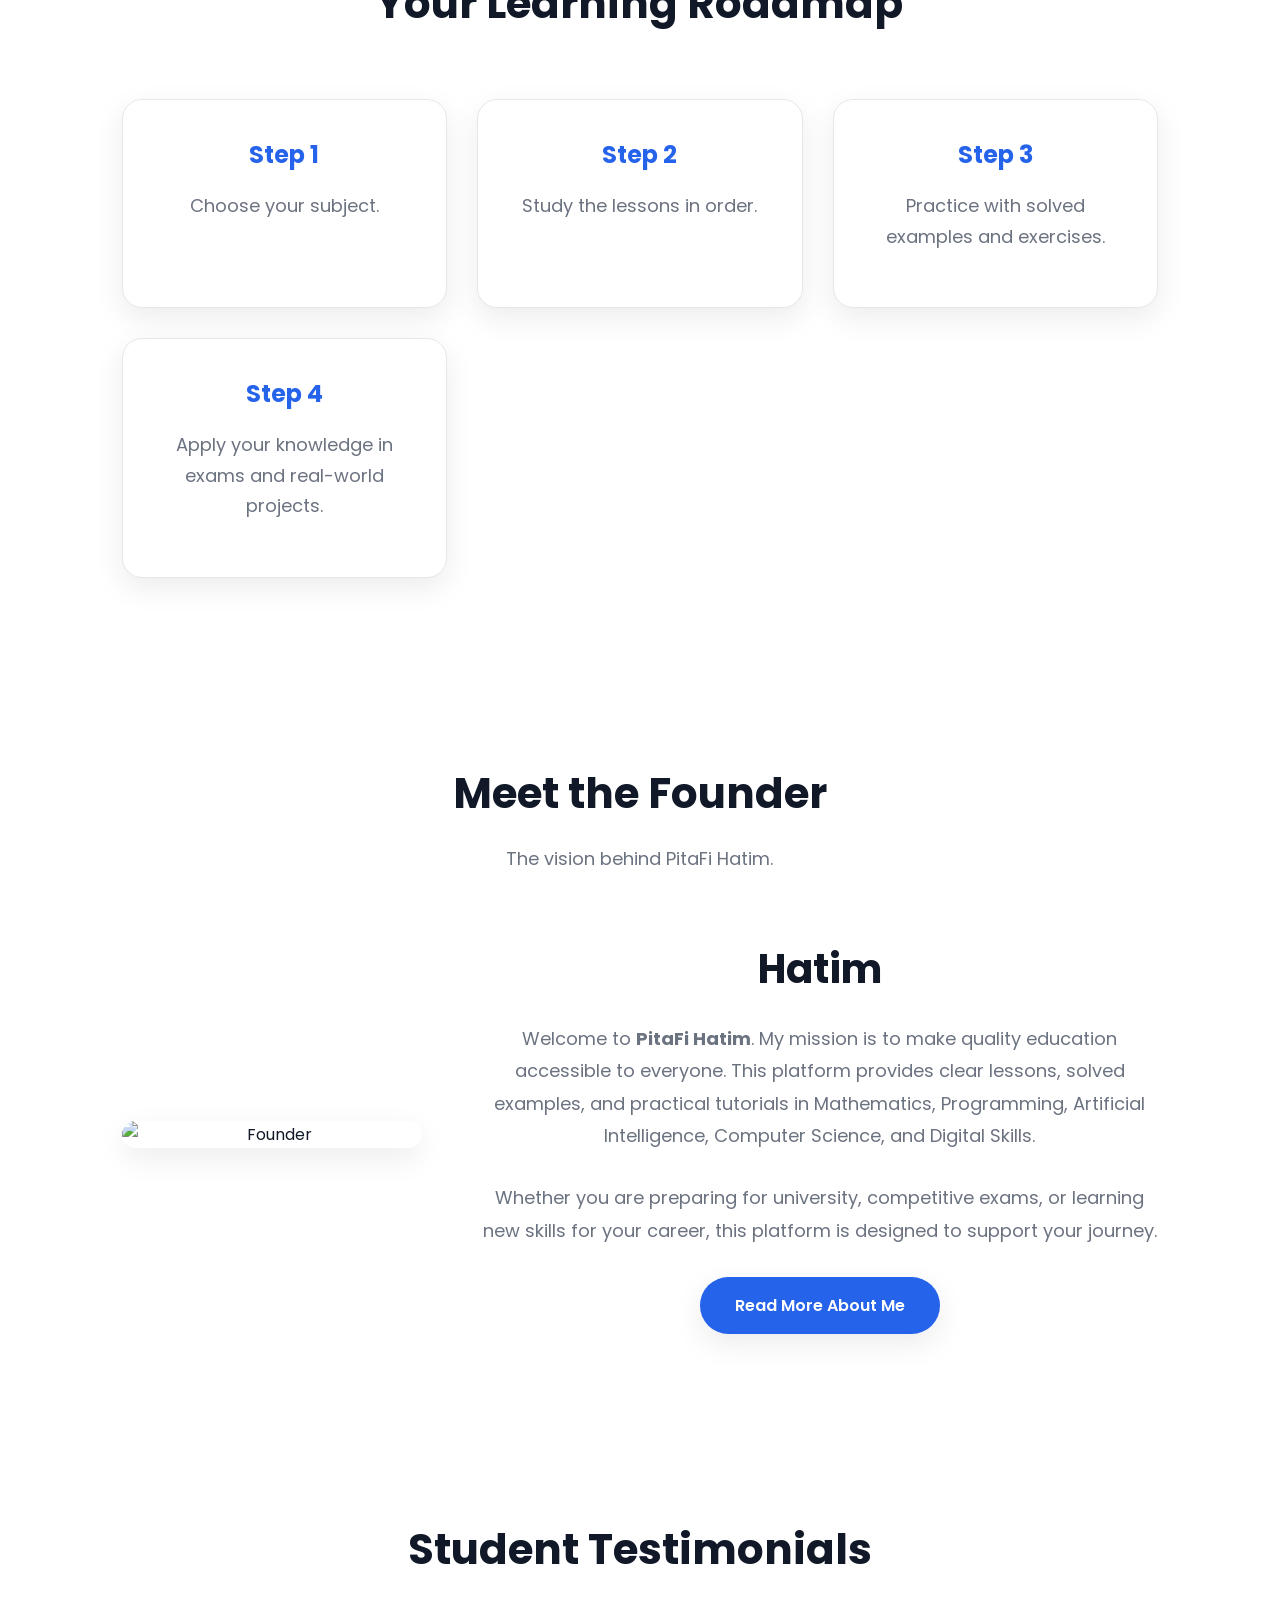
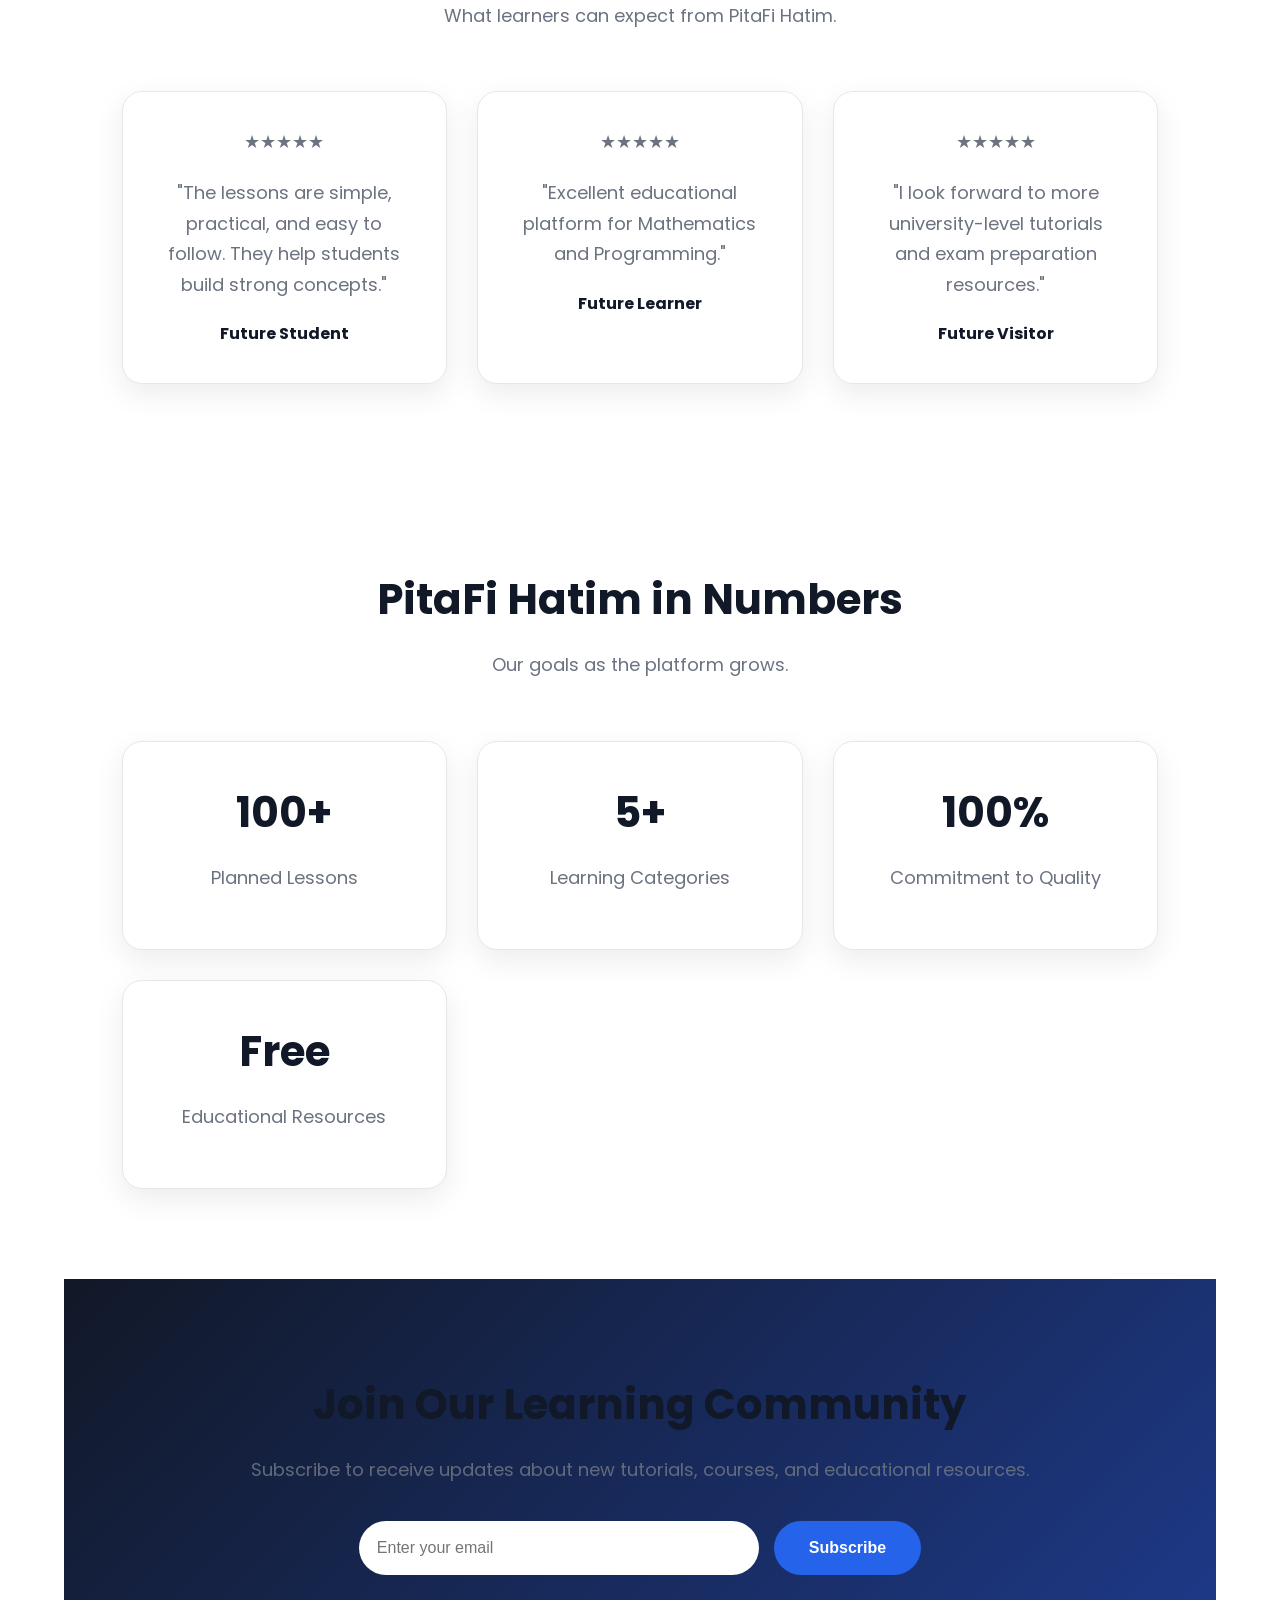
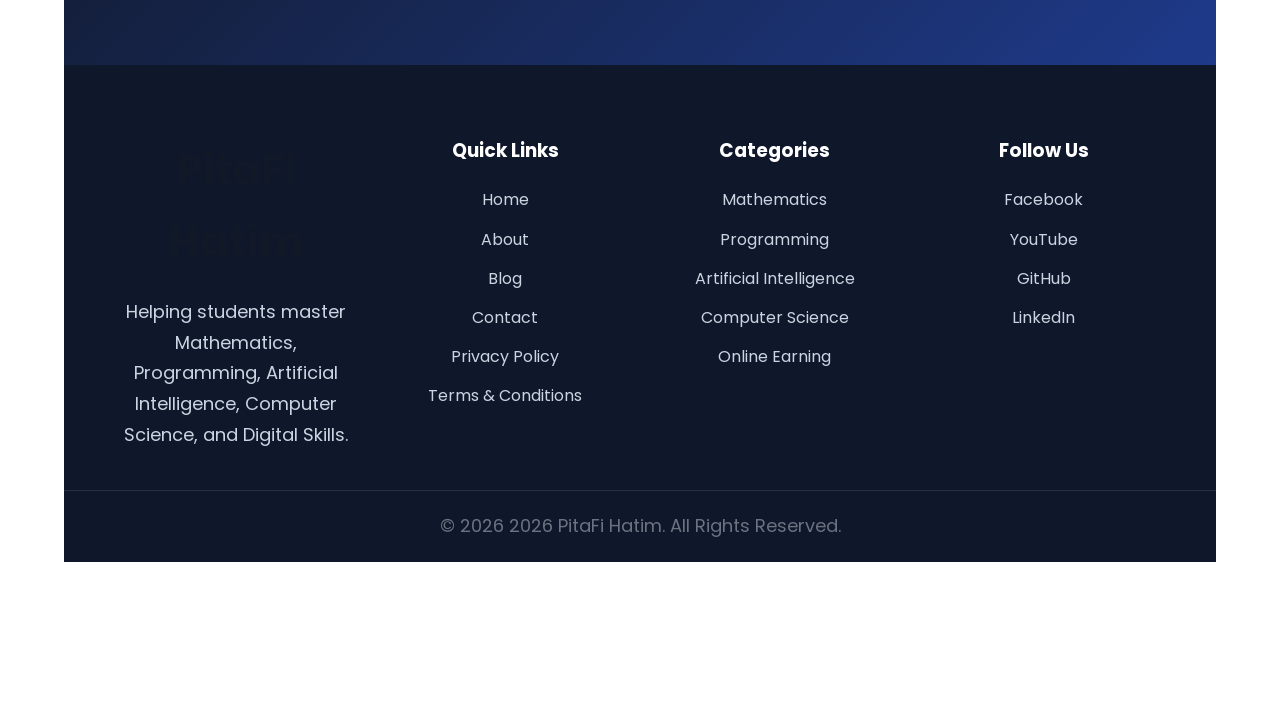
==== commit 7fe83f53: "Update index.html" ====
--- a/index.html
+++ b/index.html
@@ -374,28 +374,35 @@
 
 </div>
 
+</section> <!-- End of Featured Courses -->
+
+<section class="section">
+
+<div class="container">
+
+<div class="section-title">
+
+<h2>Latest Articles</h2>
+
+<p>Recently published tutorials.</p>
+
+</div>
+
+<div id="latestArticles" class="cards">
+
+</div>
+
+</div>
+
 </section>
 
-
-    <section class="section">
+<section class="section light">
 
 <div class="container">
 
 <div class="section-title">
 
-<h2>Latest Articles</h2>
-
-<p>Recently published tutorials.</p>
-
-</div>
-
-<div id="latestArticles" class="cards">
-
-</div>
-
-</div>
-
-    </section>
+<h2>Why Choose PitaFi Hatim?</h2>
 
 <section class="section light">
 
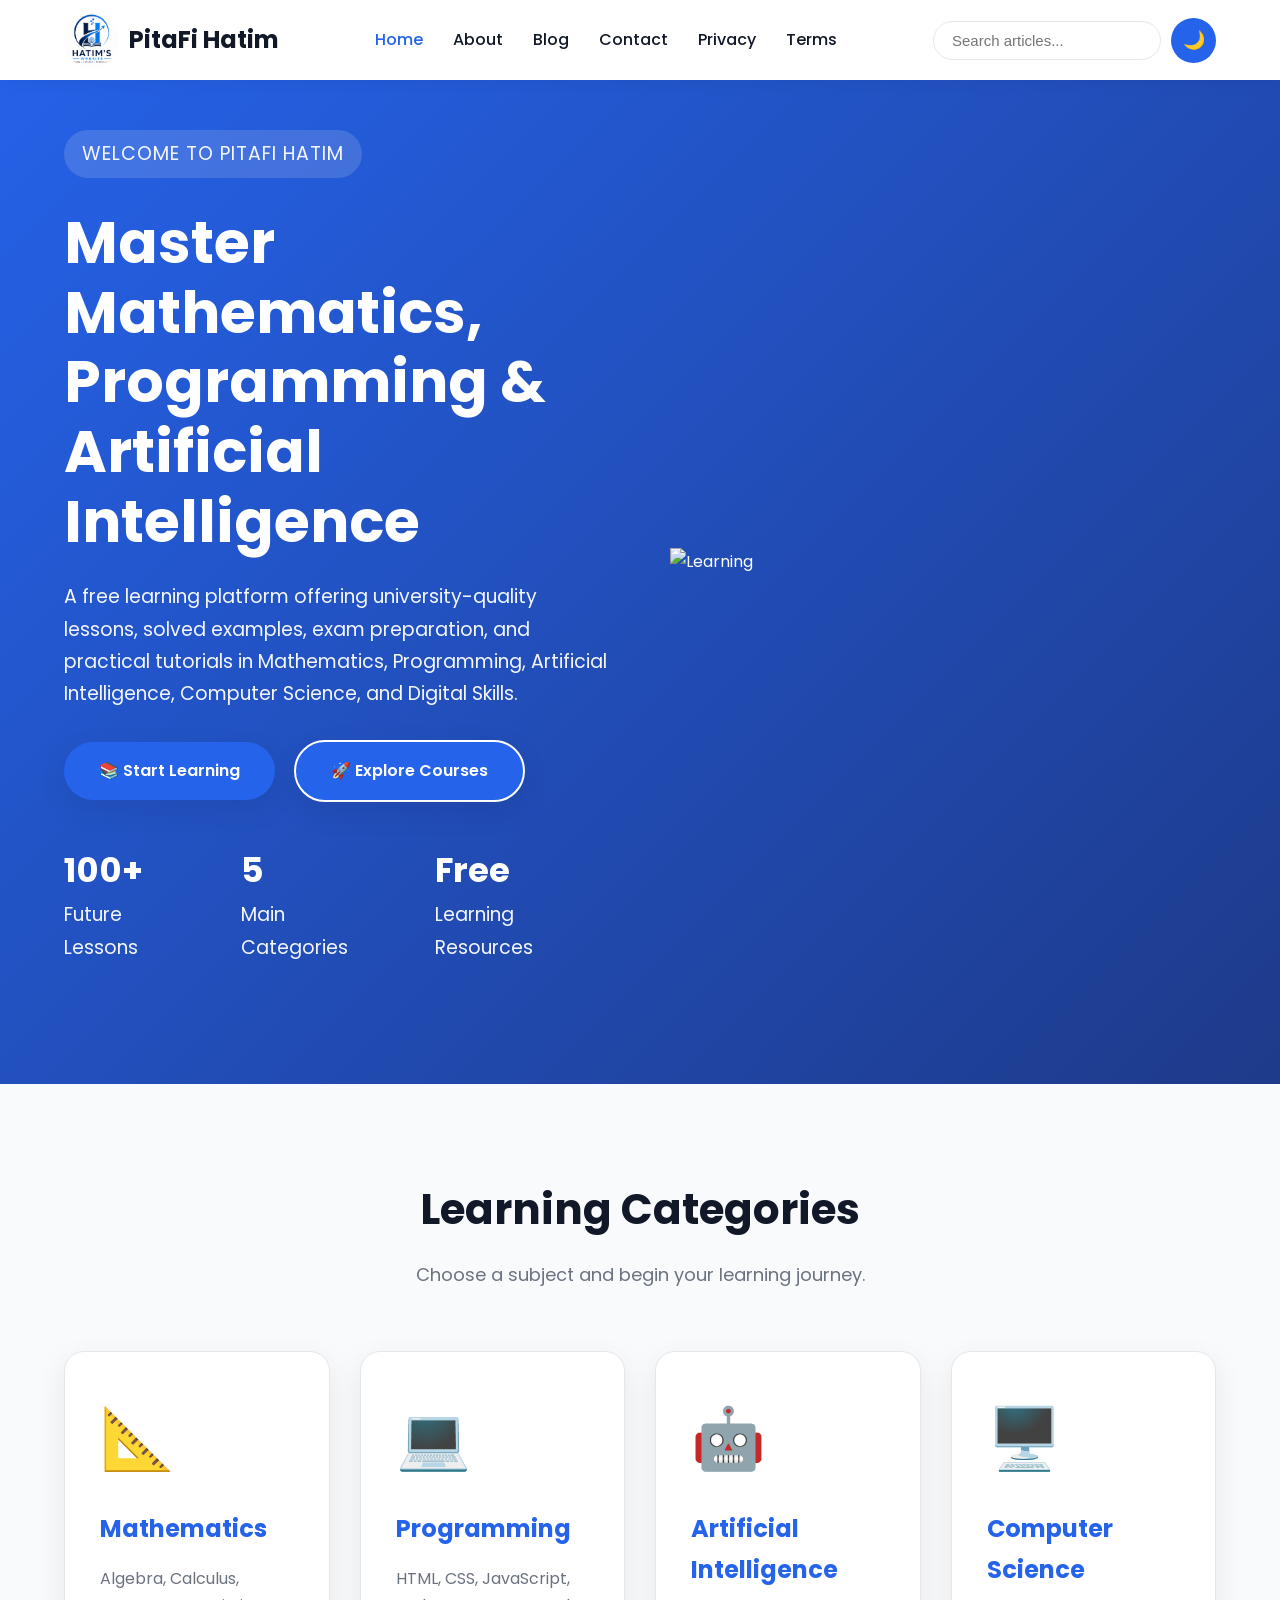
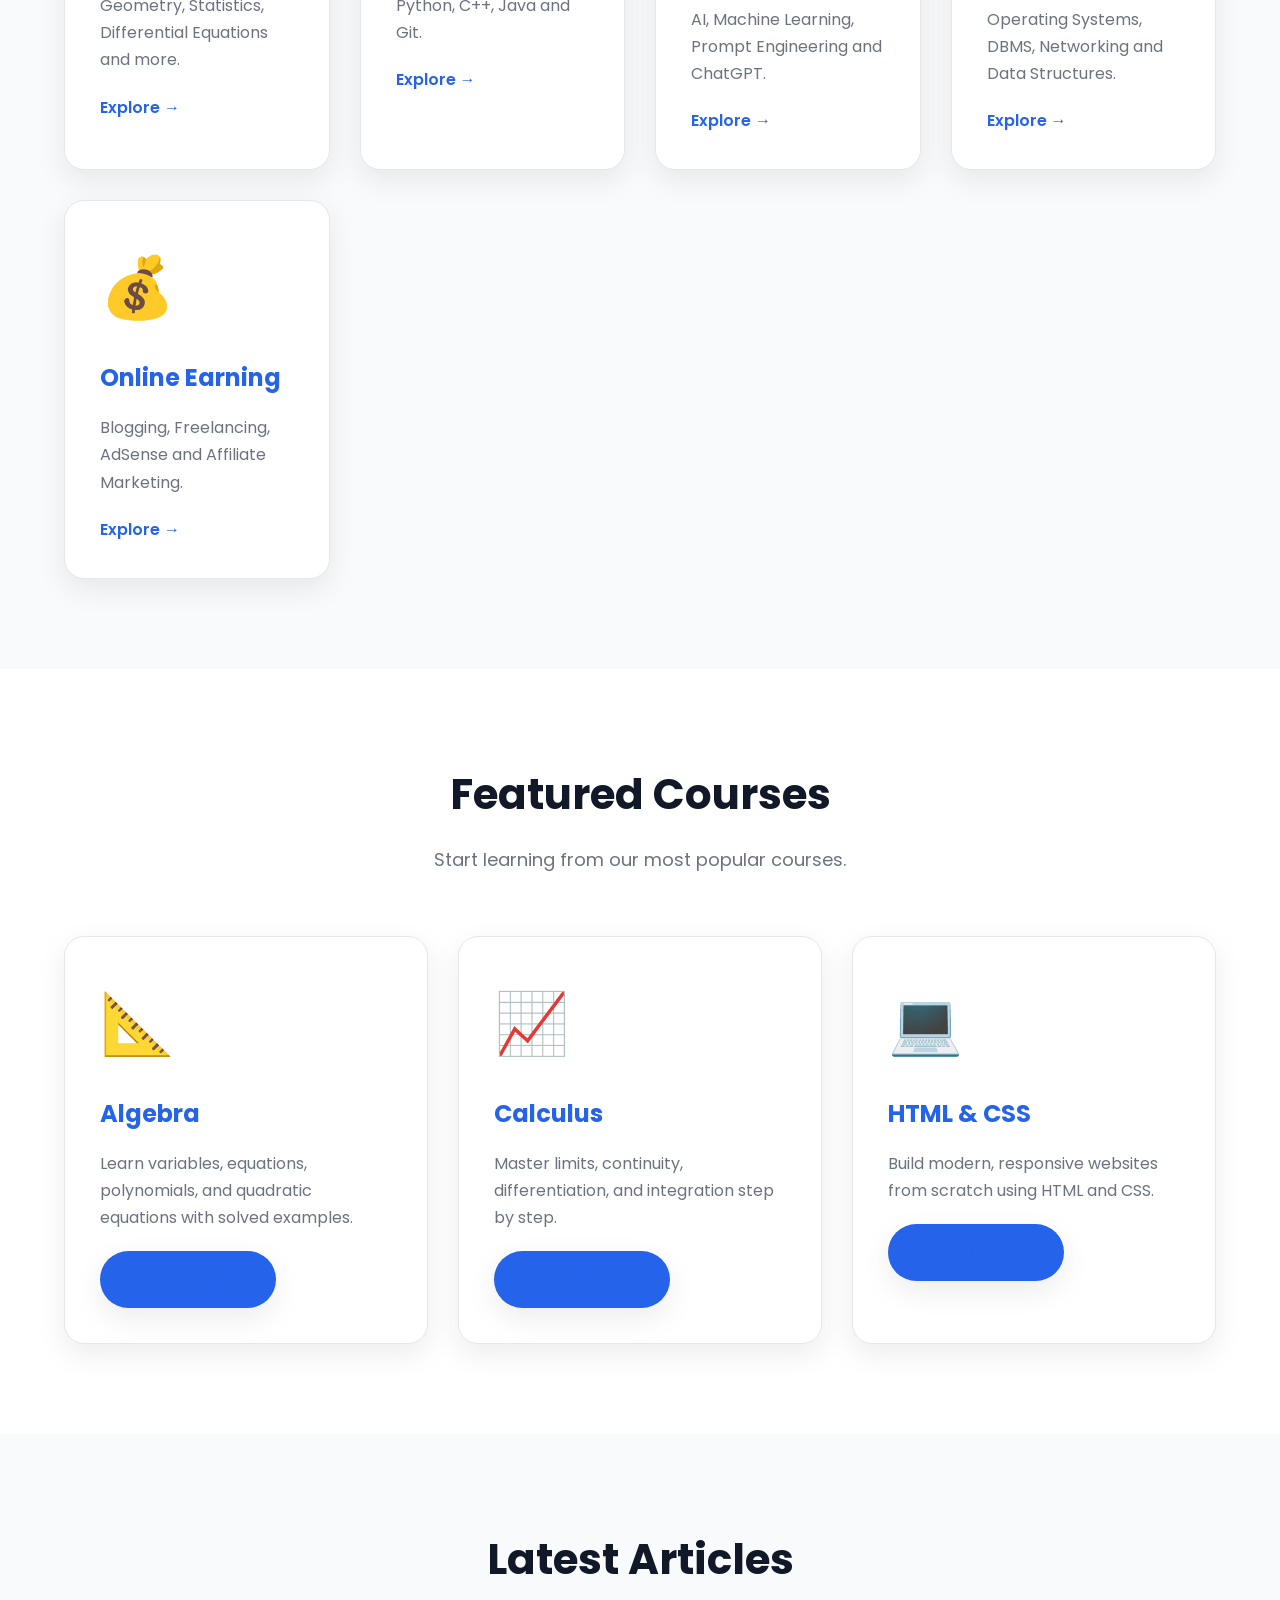
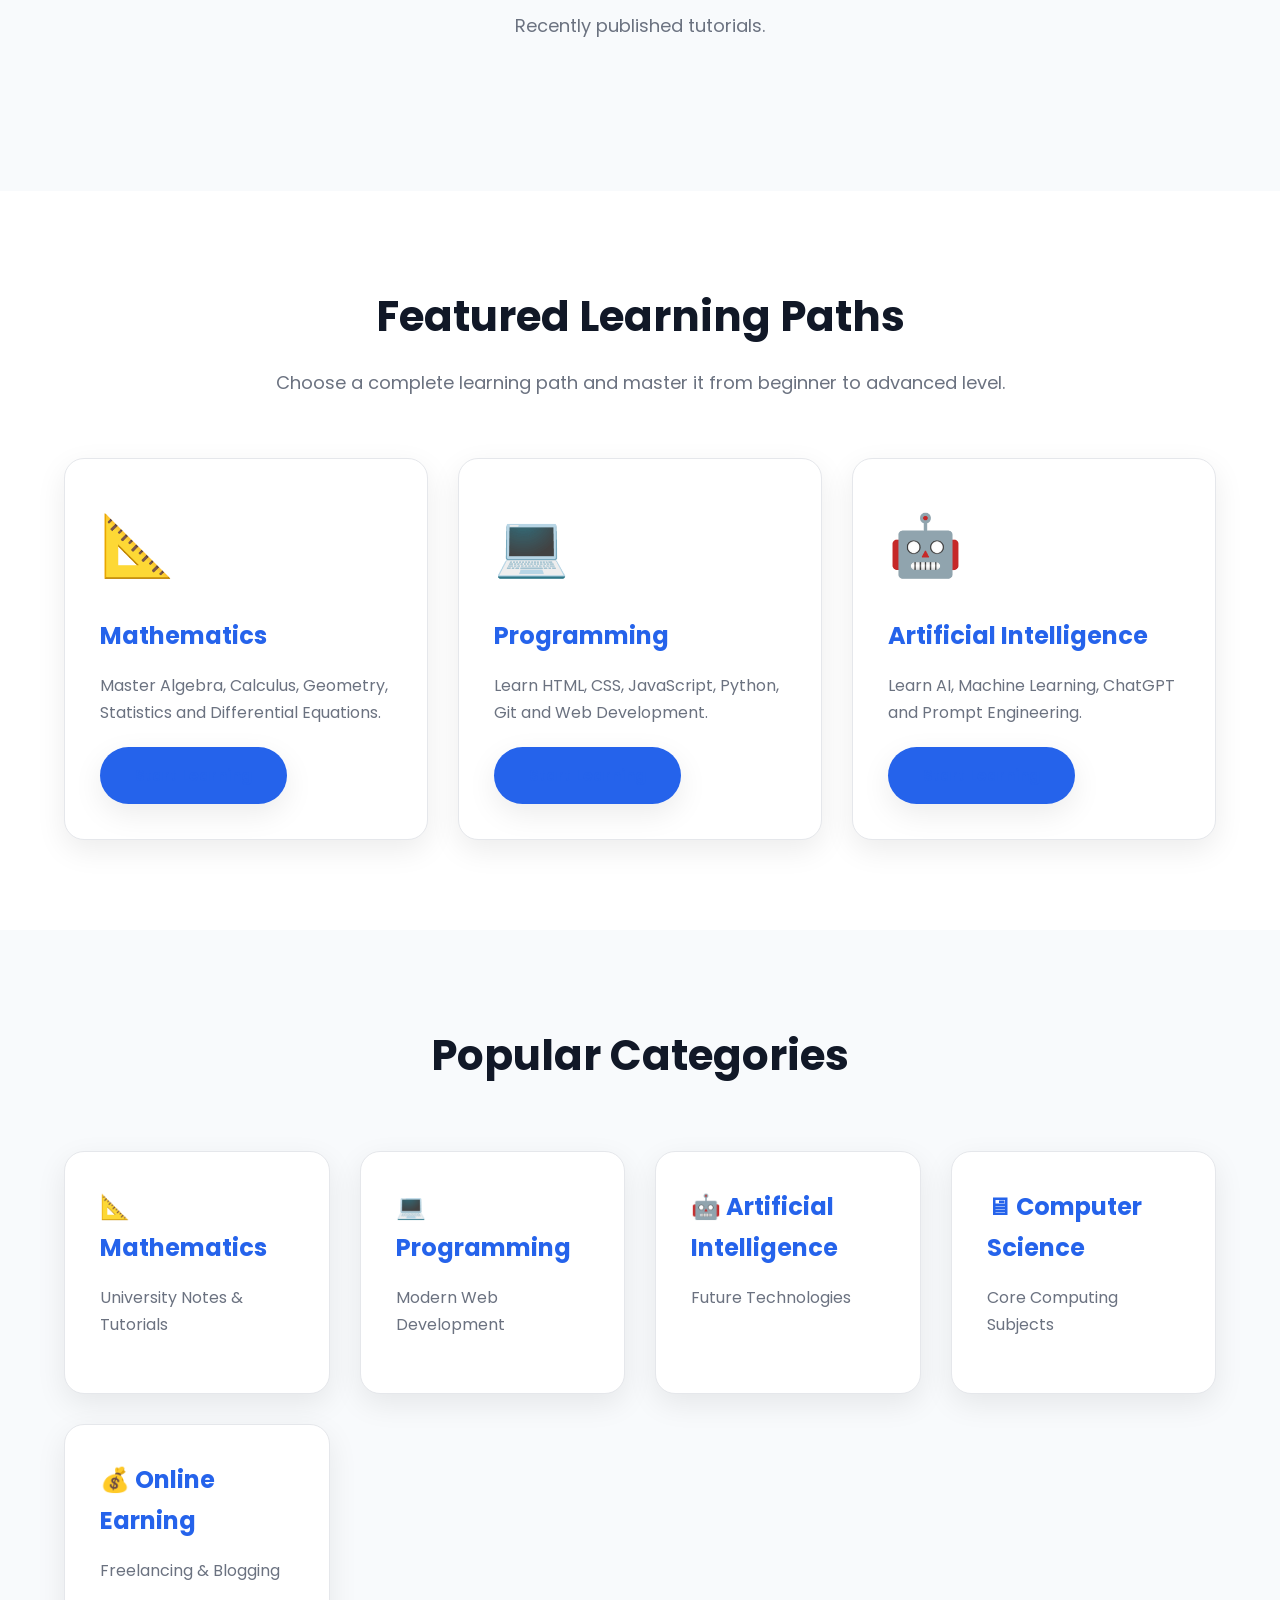
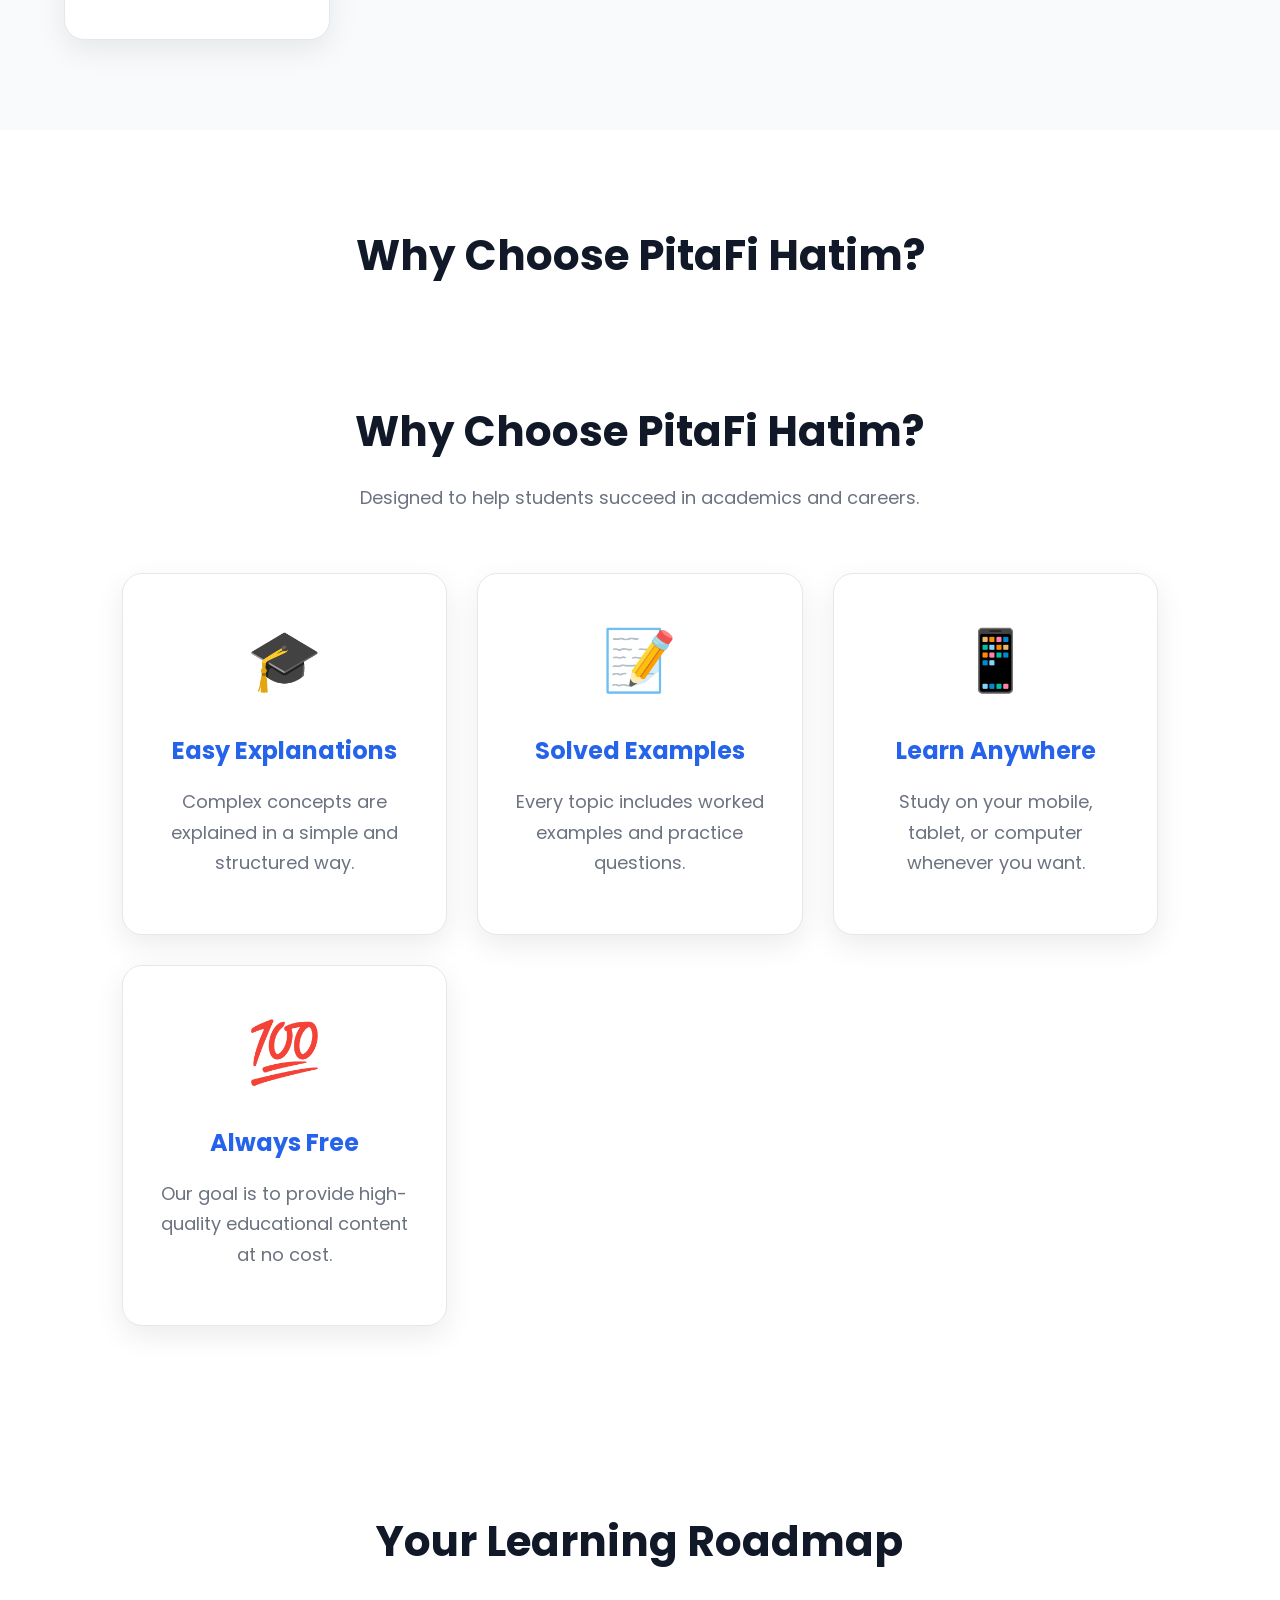
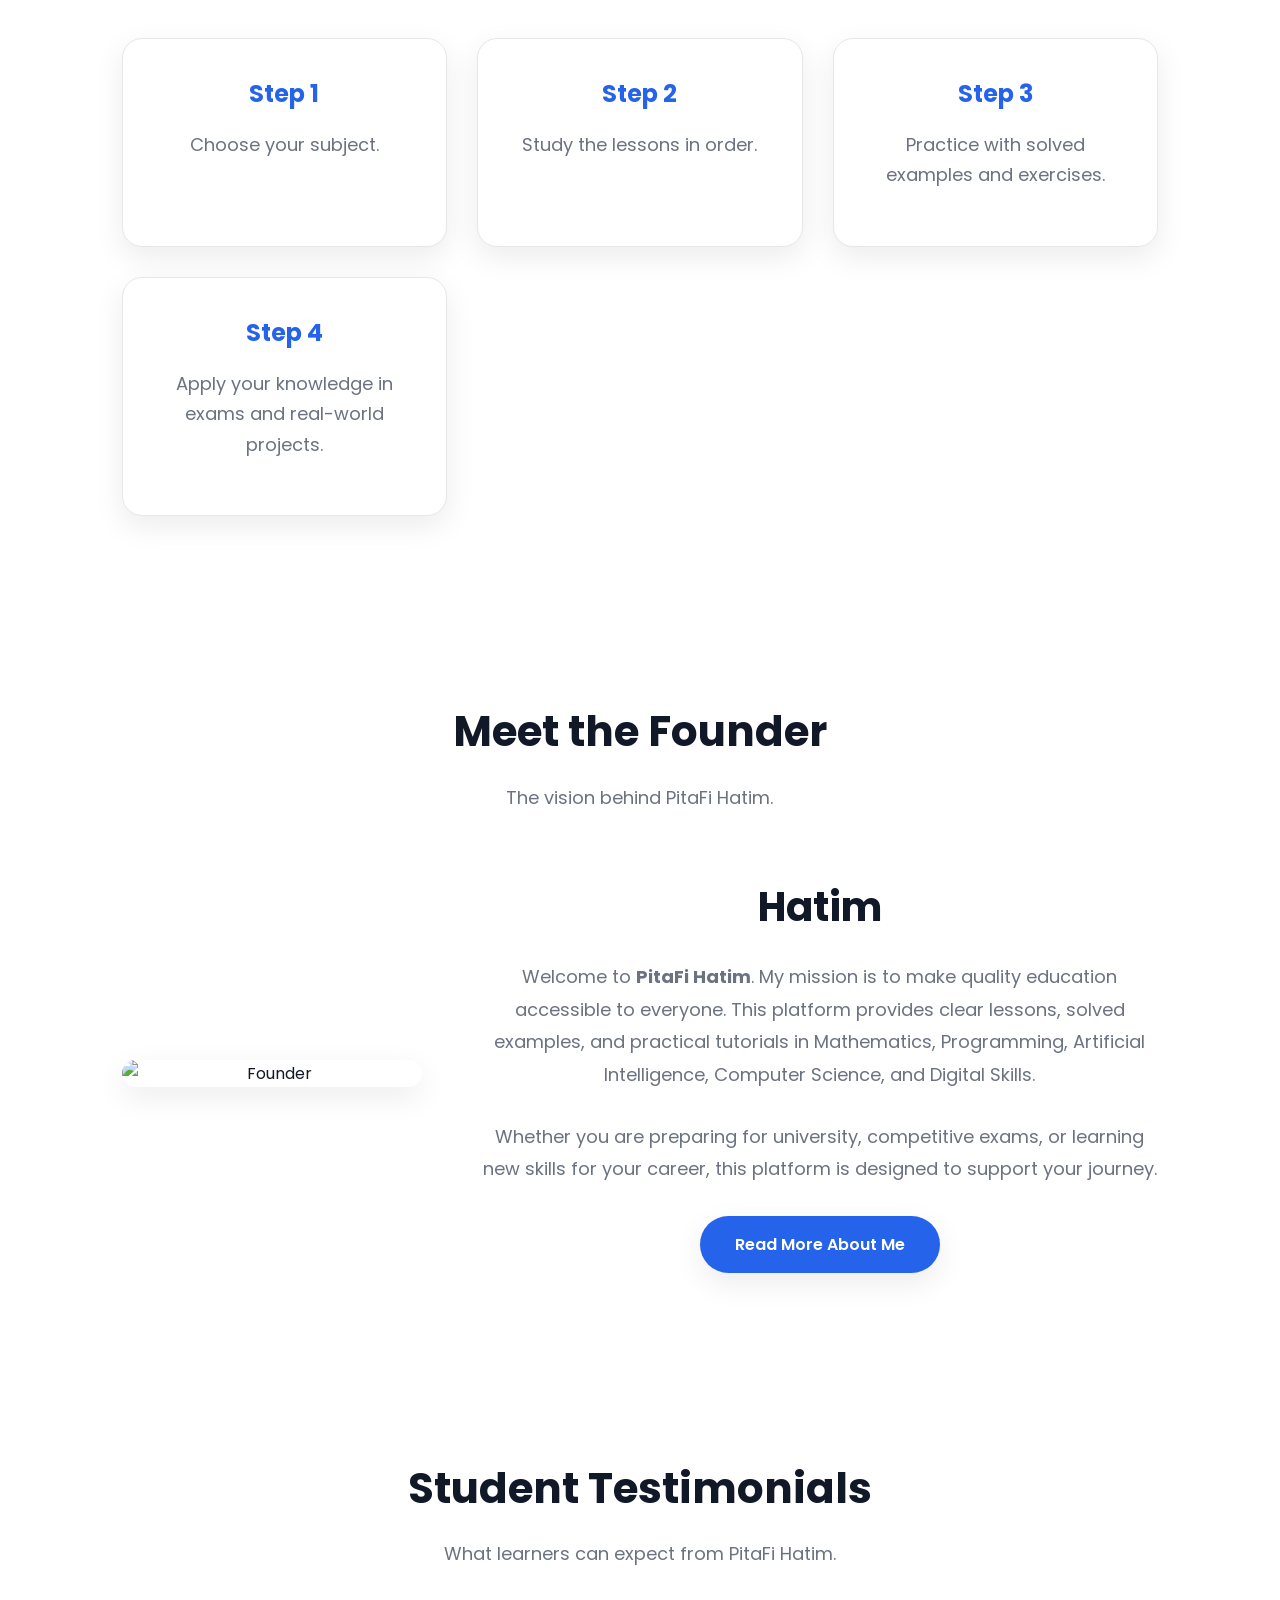
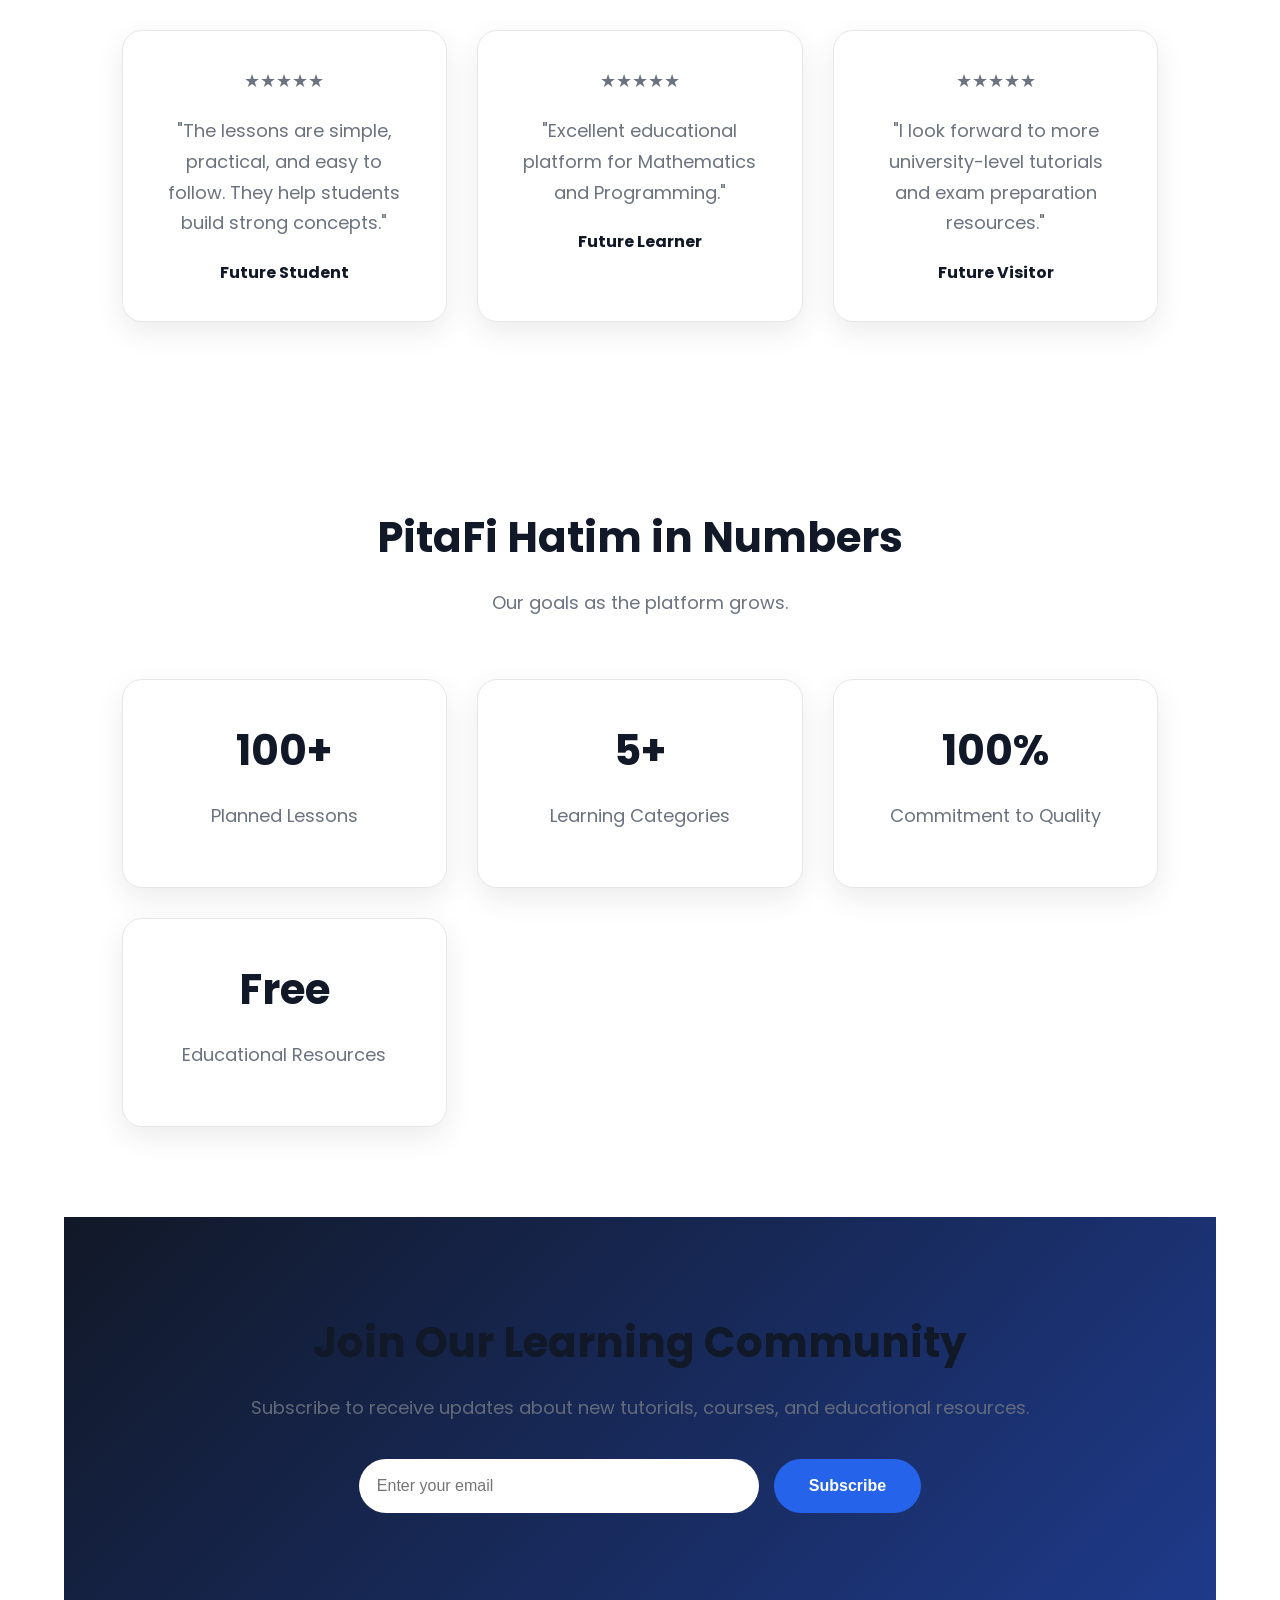
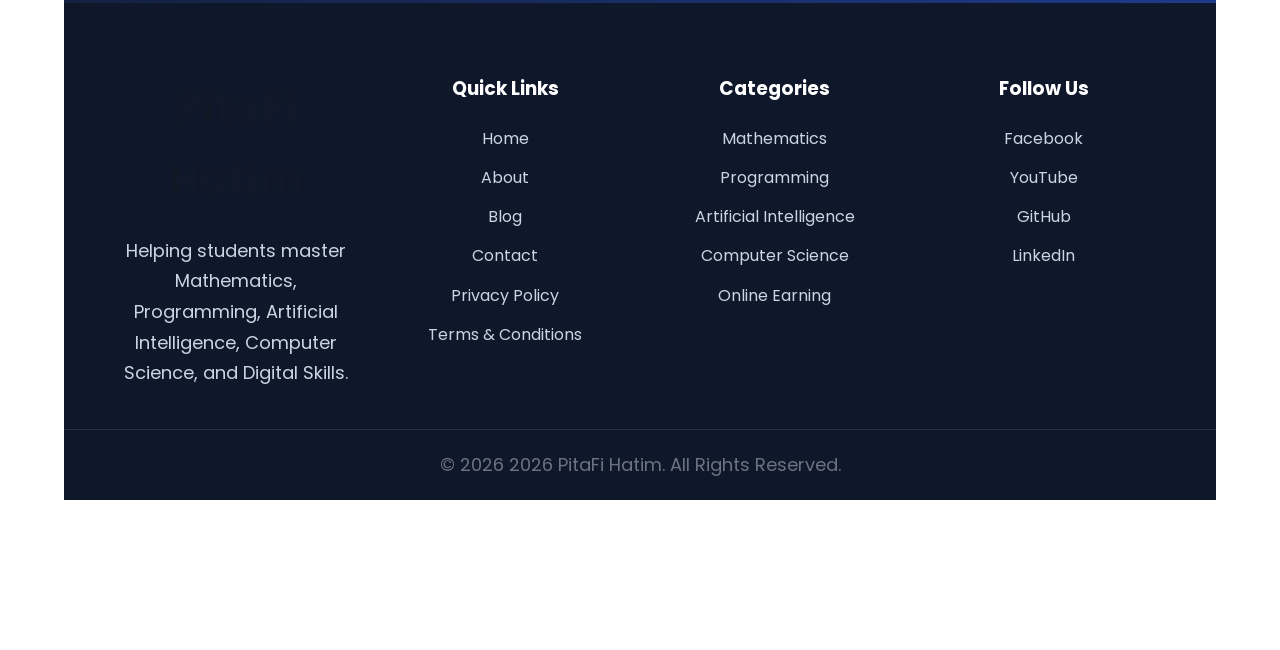
==== commit ce51e138: "Update index.html" ====
--- a/index.html
+++ b/index.html
@@ -396,6 +396,145 @@
 
 </section>
 
+    <section class="section light">
+
+<div class="container">
+
+<div class="section-title">
+
+<h2>Featured Learning Paths</h2>
+
+<p>
+
+Choose a complete learning path and master it from beginner to advanced level.
+
+</p>
+
+</div>
+
+<div class="cards">
+
+<div class="card">
+
+<div class="icon">📐</div>
+
+<h3>Mathematics</h3>
+
+<p>
+
+Master Algebra, Calculus, Geometry, Statistics and Differential Equations.
+
+</p>
+
+<a href="posts/mathematics/index.html" class="btn">
+
+Start Learning
+
+</a>
+
+</div>
+
+<div class="card">
+
+<div class="icon">💻</div>
+
+<h3>Programming</h3>
+
+<p>
+
+Learn HTML, CSS, JavaScript, Python, Git and Web Development.
+
+</p>
+
+<a href="posts/programming/index.html" class="btn">
+
+Start Learning
+
+</a>
+
+</div>
+
+<div class="card">
+
+<div class="icon">🤖</div>
+
+<h3>Artificial Intelligence</h3>
+
+<p>
+
+Learn AI, Machine Learning, ChatGPT and Prompt Engineering.
+
+</p>
+
+<a href="posts/ai/index.html" class="btn">
+
+Start Learning
+
+</a>
+
+</div>
+
+</div>
+
+</div>
+
+    </section><section class="section">
+
+<div class="container">
+
+<div class="section-title">
+
+<h2>Popular Categories</h2>
+
+</div>
+
+<div class="cards">
+
+<div class="card">
+
+<h3>📐 Mathematics</h3>
+
+<p>University Notes & Tutorials</p>
+
+</div>
+
+<div class="card">
+
+<h3>💻 Programming</h3>
+
+<p>Modern Web Development</p>
+
+</div>
+
+<div class="card">
+
+<h3>🤖 Artificial Intelligence</h3>
+
+<p>Future Technologies</p>
+
+</div>
+
+<div class="card">
+
+<h3>🖥 Computer Science</h3>
+
+<p>Core Computing Subjects</p>
+
+</div>
+
+<div class="card">
+
+<h3>💰 Online Earning</h3>
+
+<p>Freelancing & Blogging</p>
+
+</div>
+
+</div>
+
+</div>
+
+    </section>
 <section class="section light">
 
 <div class="container">
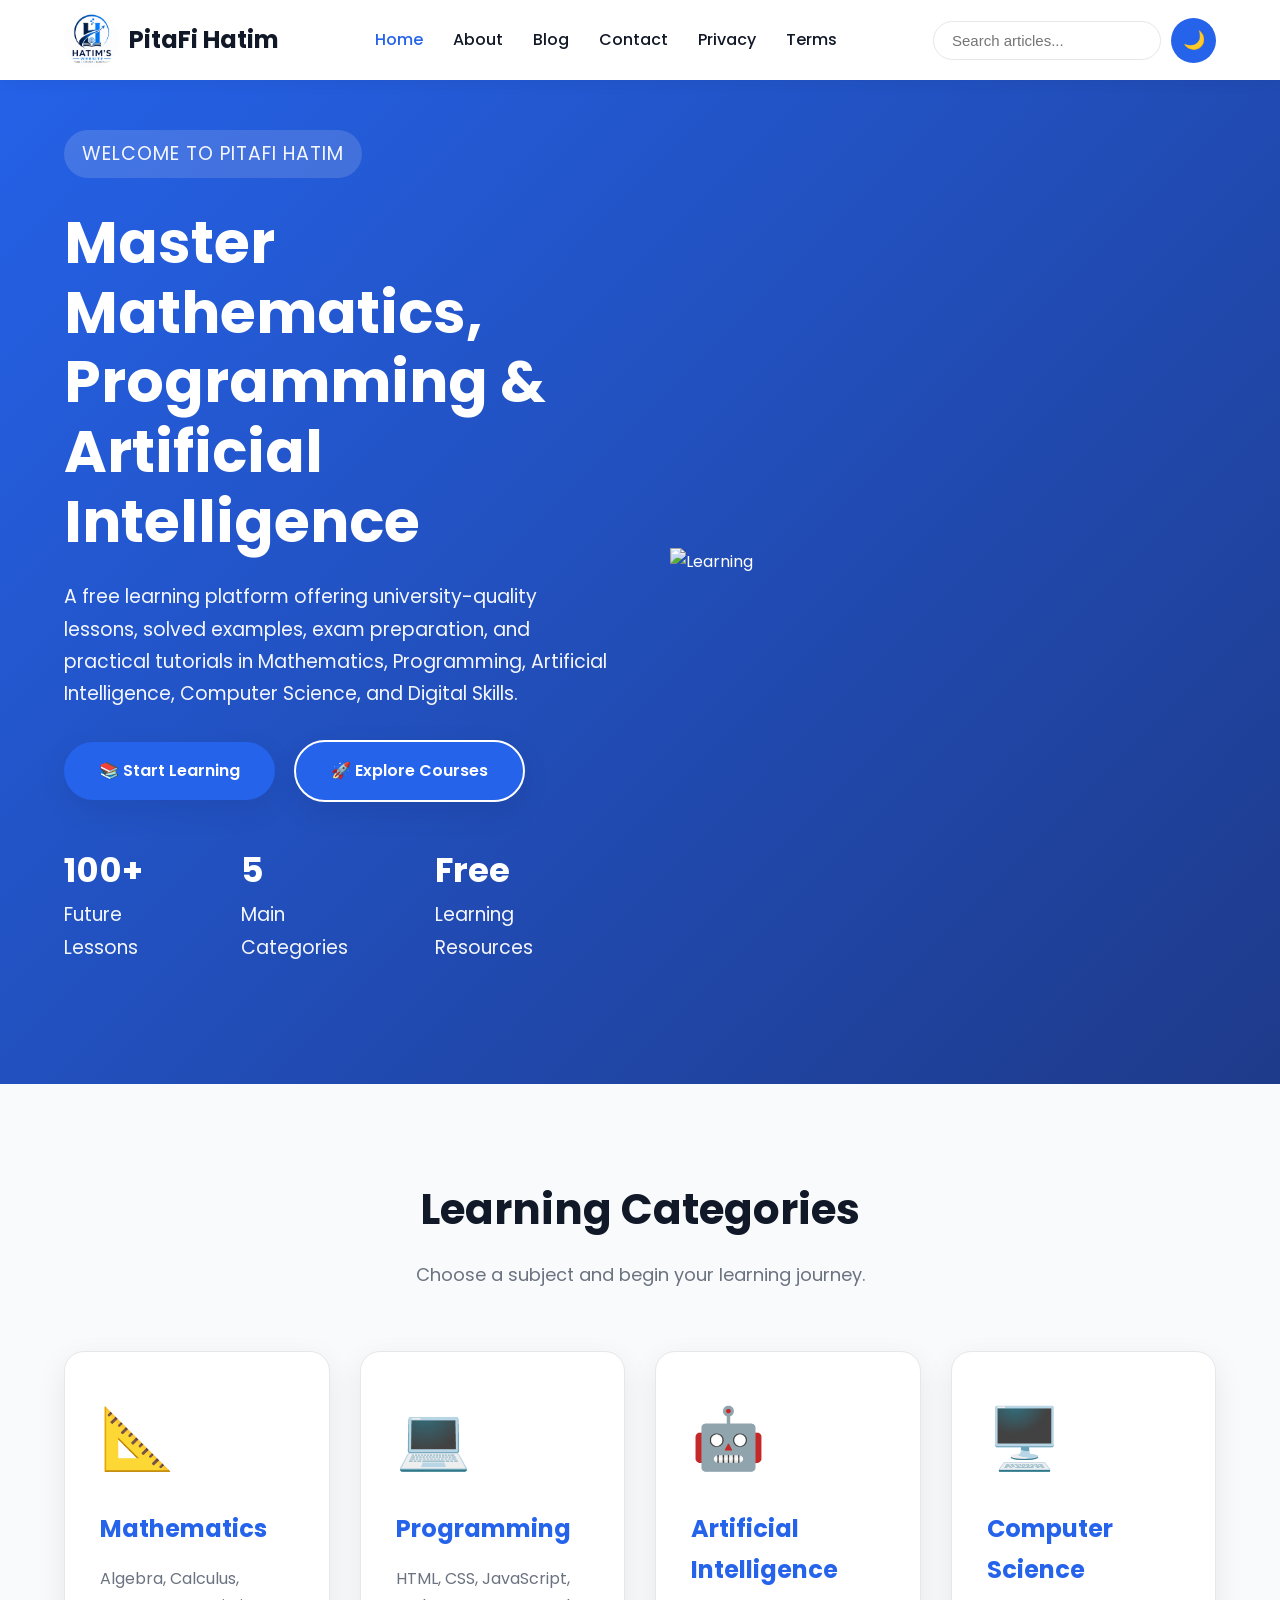
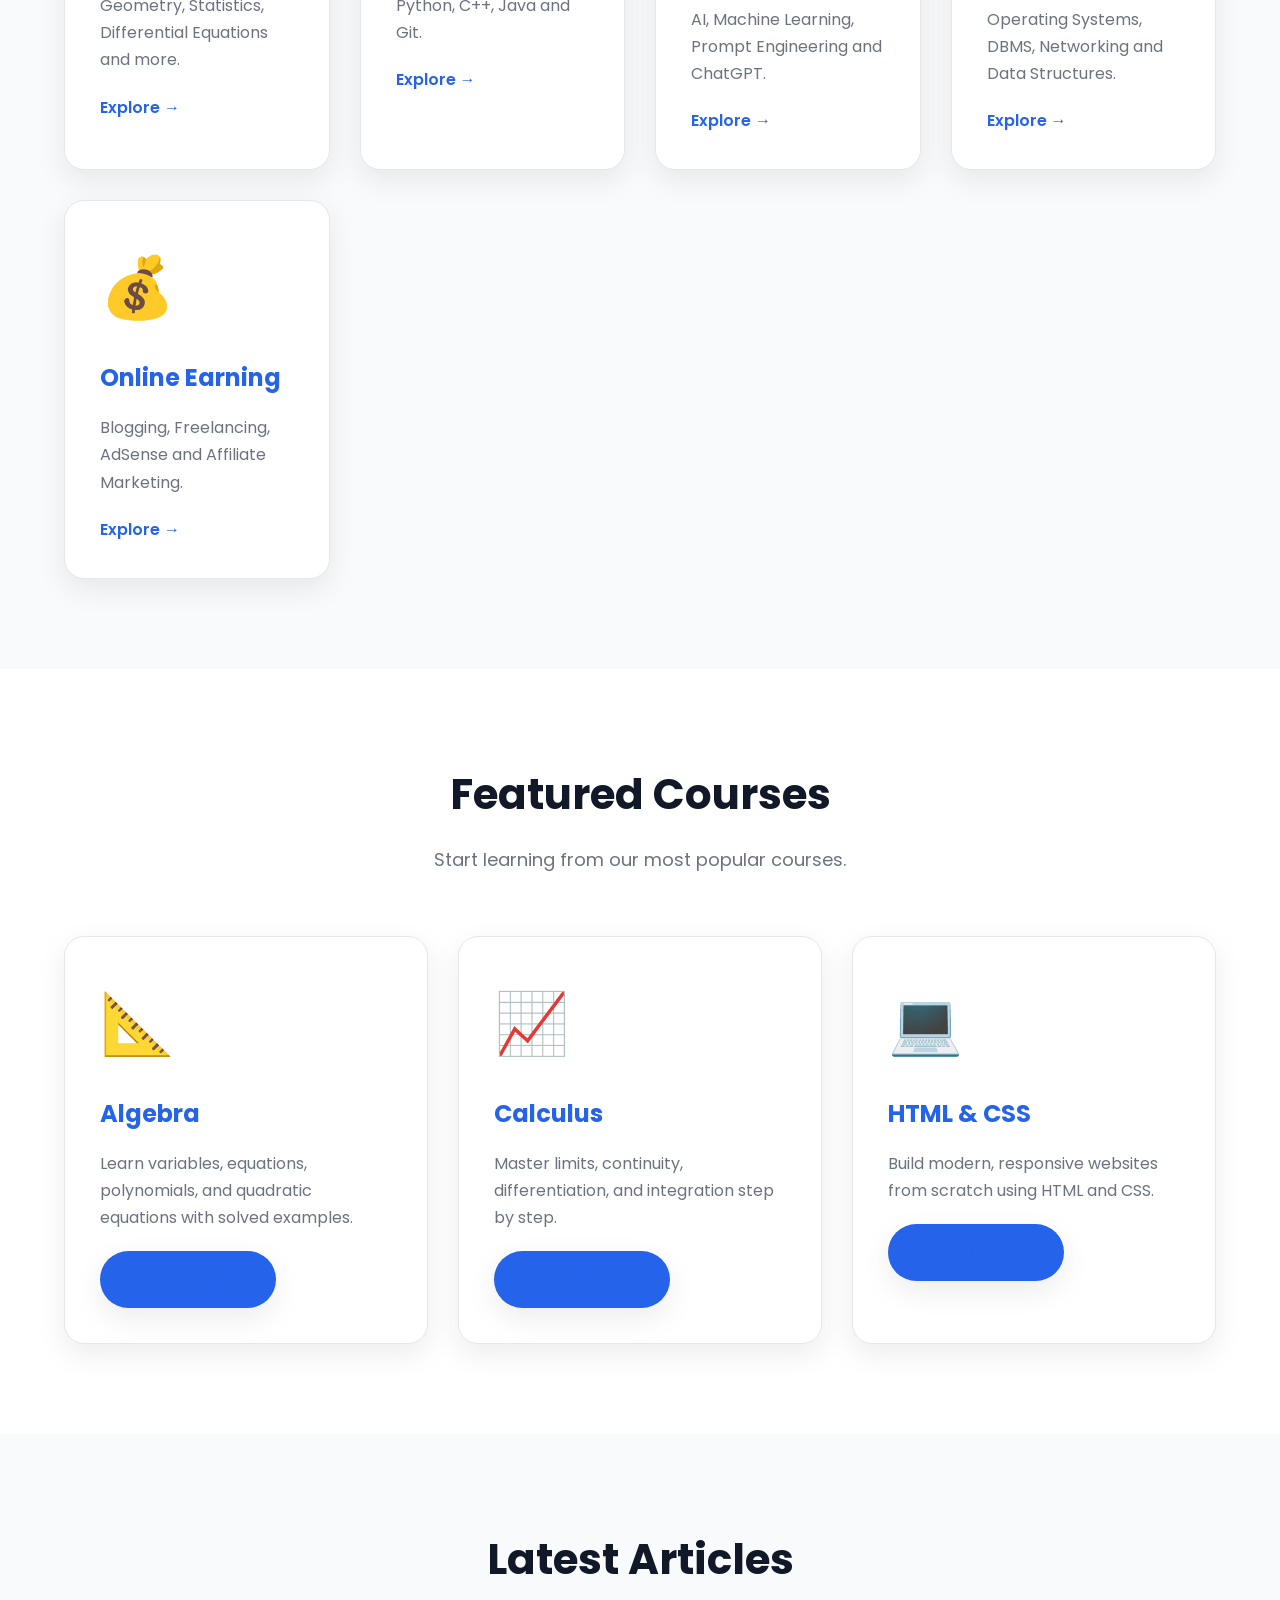
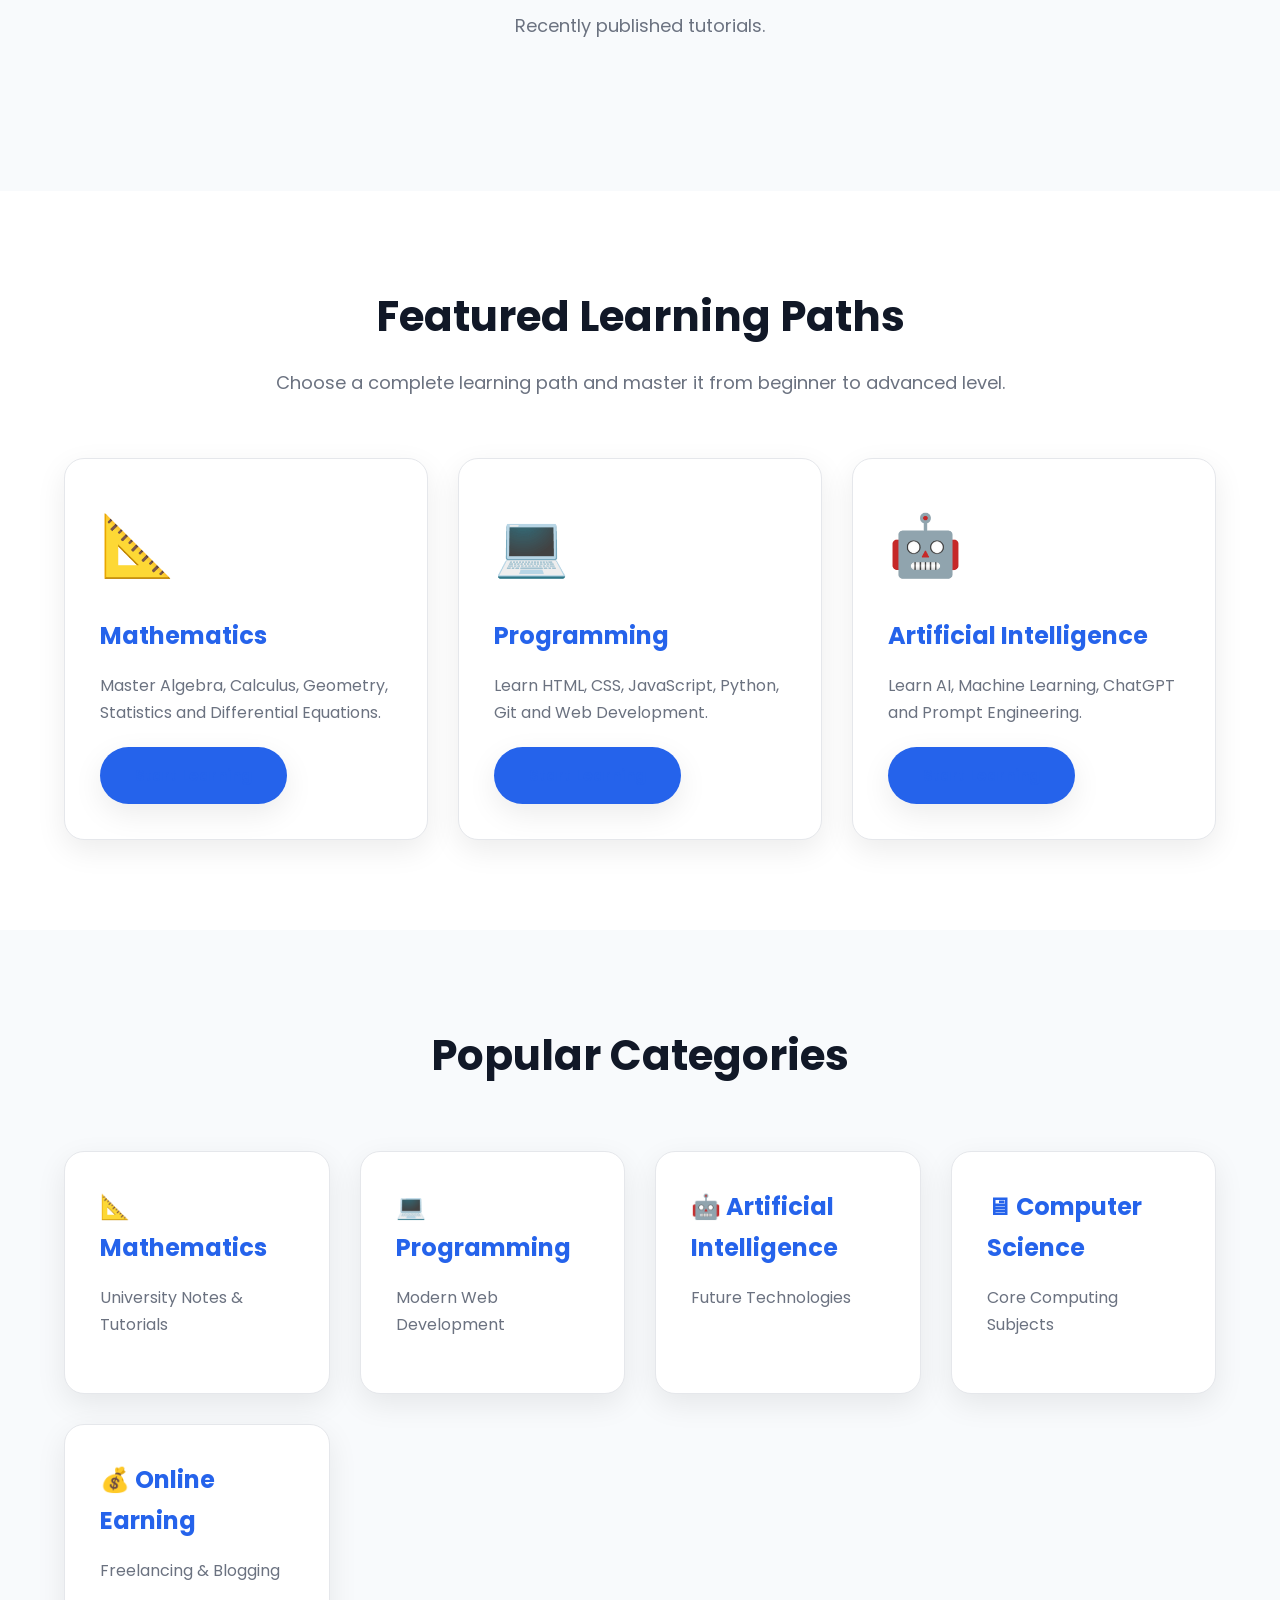
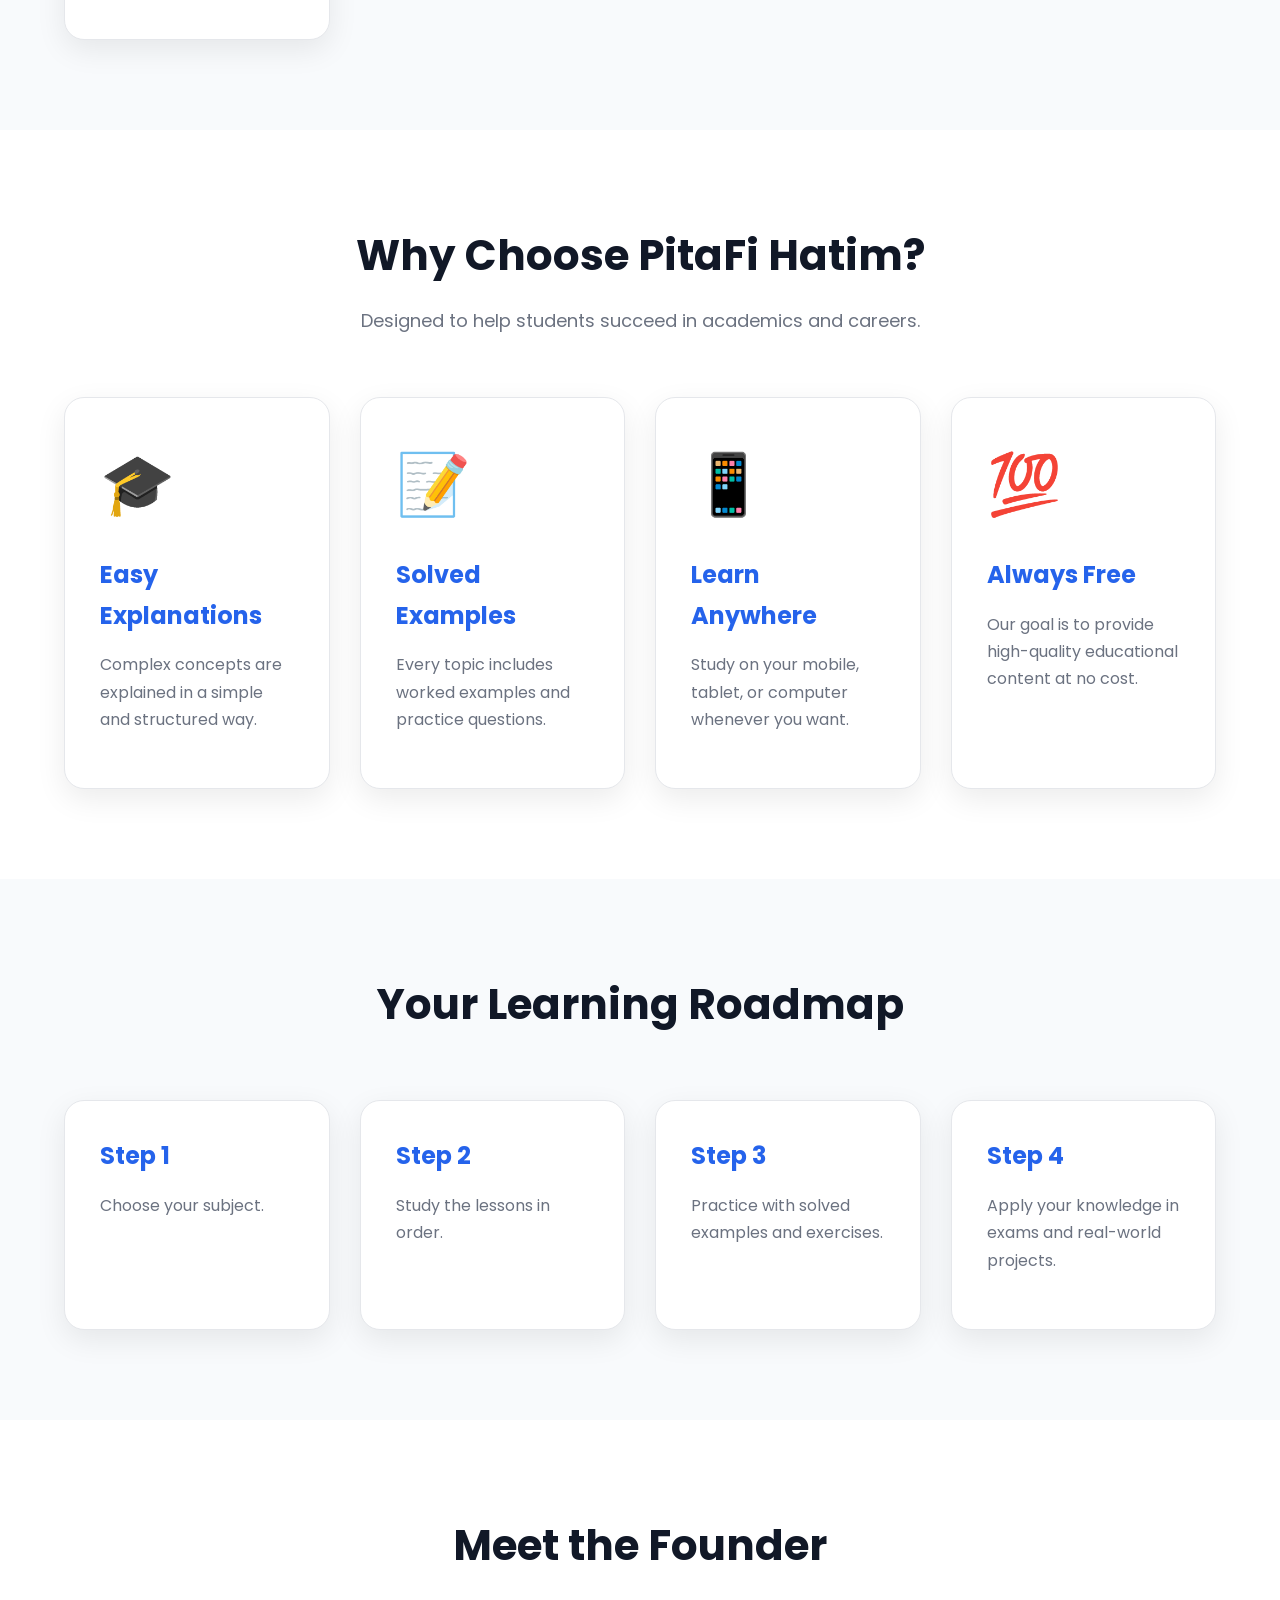
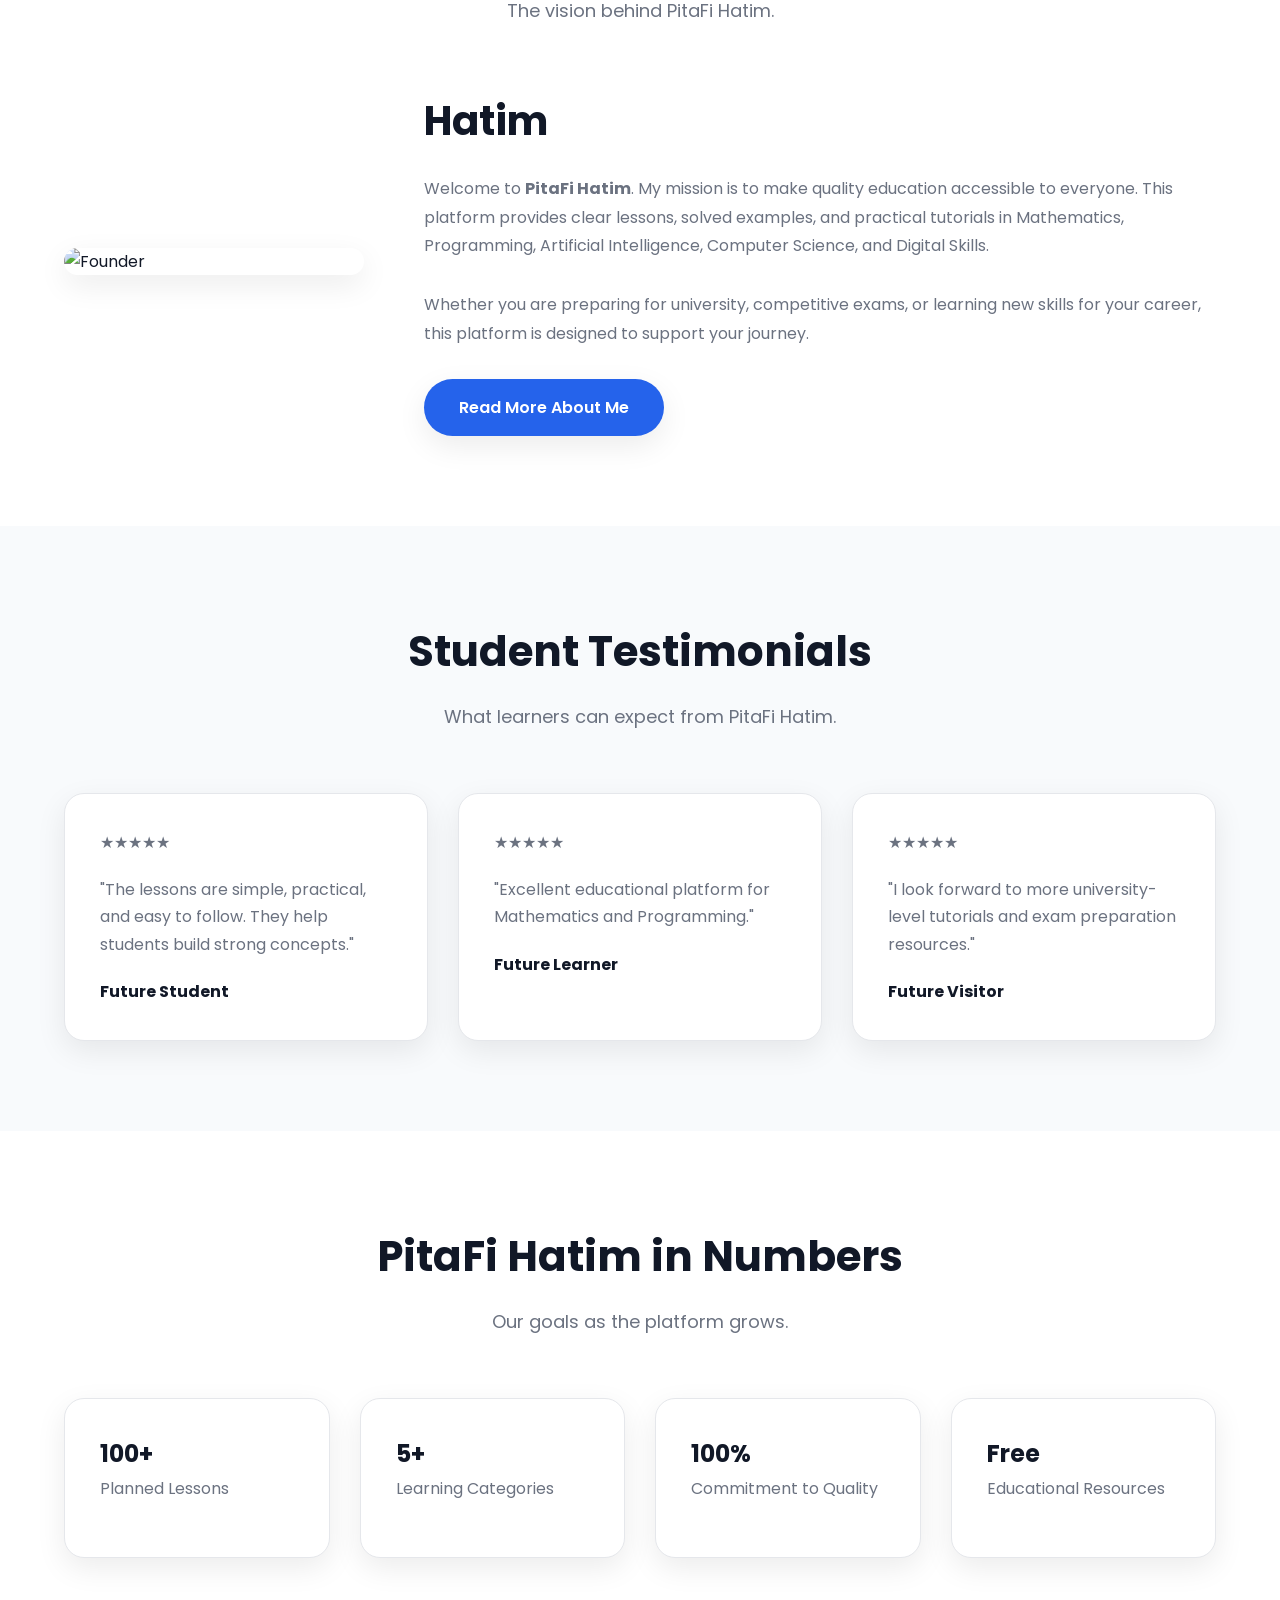
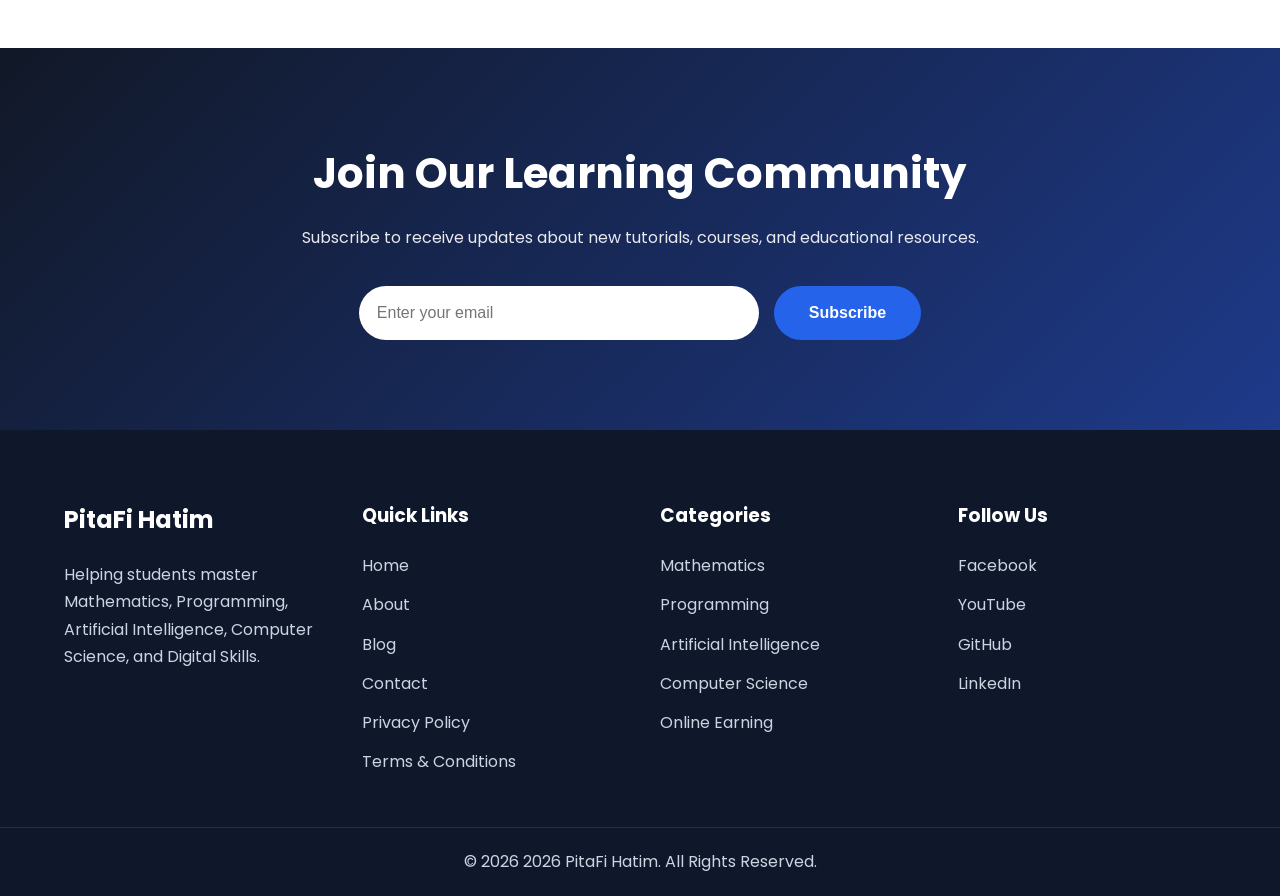
==== commit 20792dd5: "Update index.html" ====
--- a/index.html
+++ b/index.html
@@ -535,6 +535,7 @@
 </div>
 
     </section>
+
 <section class="section light">
 
 <div class="container">
@@ -543,19 +544,261 @@
 
 <h2>Why Choose PitaFi Hatim?</h2>
 
+<p>
+
+Designed to help students succeed in academics and careers.
+
+</p>
+
+</div>
+
+<div class="cards">
+
+<div class="card">
+
+<div class="icon">🎓</div>
+
+<h3>Easy Explanations</h3>
+
+<p>
+
+Complex concepts are explained in a simple and structured way.
+
+</p>
+
+</div>
+
+<div class="card">
+
+<div class="icon">📝</div>
+
+<h3>Solved Examples</h3>
+
+<p>
+
+Every topic includes worked examples and practice questions.
+
+</p>
+
+</div>
+
+<div class="card">
+
+<div class="icon">📱</div>
+
+<h3>Learn Anywhere</h3>
+
+<p>
+
+Study on your mobile, tablet, or computer whenever you want.
+
+</p>
+
+</div>
+
+<div class="card">
+
+<div class="icon">💯</div>
+
+<h3>Always Free</h3>
+
+<p>
+
+Our goal is to provide high-quality educational content at no cost.
+
+</p>
+
+</div>
+
+</div>
+
+</div>
+
+</section>
+
+<section class="section">
+
+<div class="container">
+
+<div class="section-title">
+
+<h2>Your Learning Roadmap</h2>
+
+</div>
+
+<div class="cards">
+
+<div class="card">
+
+<h3>Step 1</h3>
+
+<p>Choose your subject.</p>
+
+</div>
+
+<div class="card">
+
+<h3>Step 2</h3>
+
+<p>Study the lessons in order.</p>
+
+</div>
+
+<div class="card">
+
+<h3>Step 3</h3>
+
+<p>Practice with solved examples and exercises.</p>
+
+</div>
+
+<div class="card">
+
+<h3>Step 4</h3>
+
+<p>Apply your knowledge in exams and real-world projects.</p>
+
+</div>
+
+</div>
+
+</div>
+
+</section>
+
+    <section class="section light">
+
+<div class="container">
+
+<div class="section-title">
+
+<h2>Meet the Founder</h2>
+
+<p>The vision behind PitaFi Hatim.</p>
+
+</div>
+
+<div class="founder">
+
+<div class="founder-image">
+
+<img src="images/founder.jpg" alt="Founder">
+
+</div>
+
+<div class="founder-content">
+
+<h2>Hatim</h2>
+
+<p>
+
+Welcome to <strong>PitaFi Hatim</strong>. My mission is to make quality education accessible to everyone. This platform provides clear lessons, solved examples, and practical tutorials in Mathematics, Programming, Artificial Intelligence, Computer Science, and Digital Skills.
+
+</p>
+
+<p>
+
+Whether you are preparing for university, competitive exams, or learning new skills for your career, this platform is designed to support your journey.
+
+</p>
+
+<a href="about.html" class="btn">
+
+Read More About Me
+
+</a>
+
+</div>
+
+</div>
+
+</div>
+
+</section>
+
+<section class="section">
+
+<div class="container">
+
+<div class="section-title">
+
+<h2>Student Testimonials</h2>
+
+<p>What learners can expect from PitaFi Hatim.</p>
+
+</div>
+
+<div class="cards">
+
+<div class="card">
+
+<p>
+
+★★★★★
+
+</p>
+
+<p>
+
+"The lessons are simple, practical, and easy to follow. They help students build strong concepts."
+
+</p>
+
+<h4>Future Student</h4>
+
+</div>
+
+<div class="card">
+
+<p>
+
+★★★★★
+
+</p>
+
+<p>
+
+"Excellent educational platform for Mathematics and Programming."
+
+</p>
+
+<h4>Future Learner</h4>
+
+</div>
+
+<div class="card">
+
+<p>
+
+★★★★★
+
+</p>
+
+<p>
+
+"I look forward to more university-level tutorials and exam preparation resources."
+
+</p>
+
+<h4>Future Visitor</h4>
+
+</div>
+
+</div>
+
+</div>
+
+</section>
+
 <section class="section light">
 
 <div class="container">
 
 <div class="section-title">
 
-<h2>Why Choose PitaFi Hatim?</h2>
-
-<p>
-
-Designed to help students succeed in academics and careers.
-
-</p>
+<h2>PitaFi Hatim in Numbers</h2>
+
+<p>Our goals as the platform grows.</p>
 
 </div>
 
@@ -563,57 +806,33 @@
 
 <div class="card">
 
-<div class="icon">🎓</div>
-
-<h3>Easy Explanations</h3>
-
-<p>
-
-Complex concepts are explained in a simple and structured way.
-
-</p>
-
-</div>
-
-<div class="card">
-
-<div class="icon">📝</div>
-
-<h3>Solved Examples</h3>
-
-<p>
-
-Every topic includes worked examples and practice questions.
-
-</p>
-
-</div>
-
-<div class="card">
-
-<div class="icon">📱</div>
-
-<h3>Learn Anywhere</h3>
-
-<p>
-
-Study on your mobile, tablet, or computer whenever you want.
-
-</p>
-
-</div>
-
-<div class="card">
-
-<div class="icon">💯</div>
-
-<h3>Always Free</h3>
-
-<p>
-
-Our goal is to provide high-quality educational content at no cost.
-
-</p>
+<h2>100+</h2>
+
+<p>Planned Lessons</p>
+
+</div>
+
+<div class="card">
+
+<h2>5+</h2>
+
+<p>Learning Categories</p>
+
+</div>
+
+<div class="card">
+
+<h2>100%</h2>
+
+<p>Commitment to Quality</p>
+
+</div>
+
+<div class="card">
+
+<h2>Free</h2>
+
+<p>Educational Resources</p>
 
 </div>
 
@@ -623,266 +842,40 @@
 
 </section>
 
-<section class="section">
-
-<div class="container">
-
-<div class="section-title">
-
-<h2>Your Learning Roadmap</h2>
-
-</div>
-
-<div class="cards">
-
-<div class="card">
-
-<h3>Step 1</h3>
-
-<p>Choose your subject.</p>
-
-</div>
-
-<div class="card">
-
-<h3>Step 2</h3>
-
-<p>Study the lessons in order.</p>
-
-</div>
-
-<div class="card">
-
-<h3>Step 3</h3>
-
-<p>Practice with solved examples and exercises.</p>
-
-</div>
-
-<div class="card">
-
-<h3>Step 4</h3>
-
-<p>Apply your knowledge in exams and real-world projects.</p>
-
-</div>
-
-</div>
+<section class="newsletter">
+
+<div class="container">
+
+<h2>Join Our Learning Community</h2>
+
+<p>
+
+Subscribe to receive updates about new tutorials, courses, and educational resources.
+
+</p>
+
+<form class="newsletter-form">
+
+<input
+
+type="email"
+
+placeholder="Enter your email"
+
+required>
+
+<button type="submit">
+
+Subscribe
+
+</button>
+
+</form>
 
 </div>
 
 </section>
 
-    <section class="section light">
-
-<div class="container">
-
-<div class="section-title">
-
-<h2>Meet the Founder</h2>
-
-<p>The vision behind PitaFi Hatim.</p>
-
-</div>
-
-<div class="founder">
-
-<div class="founder-image">
-
-<img src="images/founder.jpg" alt="Founder">
-
-</div>
-
-<div class="founder-content">
-
-<h2>Hatim</h2>
-
-<p>
-
-Welcome to <strong>PitaFi Hatim</strong>. My mission is to make quality education accessible to everyone. This platform provides clear lessons, solved examples, and practical tutorials in Mathematics, Programming, Artificial Intelligence, Computer Science, and Digital Skills.
-
-</p>
-
-<p>
-
-Whether you are preparing for university, competitive exams, or learning new skills for your career, this platform is designed to support your journey.
-
-</p>
-
-<a href="about.html" class="btn">
-
-Read More About Me
-
-</a>
-
-</div>
-
-</div>
-
-</div>
-
-</section>
-
-<section class="section">
-
-<div class="container">
-
-<div class="section-title">
-
-<h2>Student Testimonials</h2>
-
-<p>What learners can expect from PitaFi Hatim.</p>
-
-</div>
-
-<div class="cards">
-
-<div class="card">
-
-<p>
-
-★★★★★
-
-</p>
-
-<p>
-
-"The lessons are simple, practical, and easy to follow. They help students build strong concepts."
-
-</p>
-
-<h4>Future Student</h4>
-
-</div>
-
-<div class="card">
-
-<p>
-
-★★★★★
-
-</p>
-
-<p>
-
-"Excellent educational platform for Mathematics and Programming."
-
-</p>
-
-<h4>Future Learner</h4>
-
-</div>
-
-<div class="card">
-
-<p>
-
-★★★★★
-
-</p>
-
-<p>
-
-"I look forward to more university-level tutorials and exam preparation resources."
-
-</p>
-
-<h4>Future Visitor</h4>
-
-</div>
-
-</div>
-
-</div>
-
-</section>
-
-<section class="section light">
-
-<div class="container">
-
-<div class="section-title">
-
-<h2>PitaFi Hatim in Numbers</h2>
-
-<p>Our goals as the platform grows.</p>
-
-</div>
-
-<div class="cards">
-
-<div class="card">
-
-<h2>100+</h2>
-
-<p>Planned Lessons</p>
-
-</div>
-
-<div class="card">
-
-<h2>5+</h2>
-
-<p>Learning Categories</p>
-
-</div>
-
-<div class="card">
-
-<h2>100%</h2>
-
-<p>Commitment to Quality</p>
-
-</div>
-
-<div class="card">
-
-<h2>Free</h2>
-
-<p>Educational Resources</p>
-
-</div>
-
-</div>
-
-</div>
-
-</section>
-
-<section class="newsletter">
-
-<div class="container">
-
-<h2>Join Our Learning Community</h2>
-
-<p>
-
-Subscribe to receive updates about new tutorials, courses, and educational resources.
-
-</p>
-
-<form class="newsletter-form">
-
-<input
-
-type="email"
-
-placeholder="Enter your email"
-
-required>
-
-<button type="submit">
-
-Subscribe
-
-</button>
-
-</form>
-
-</div>
-
-</section>
-
 <footer>
 
 <div class="container footer-grid">
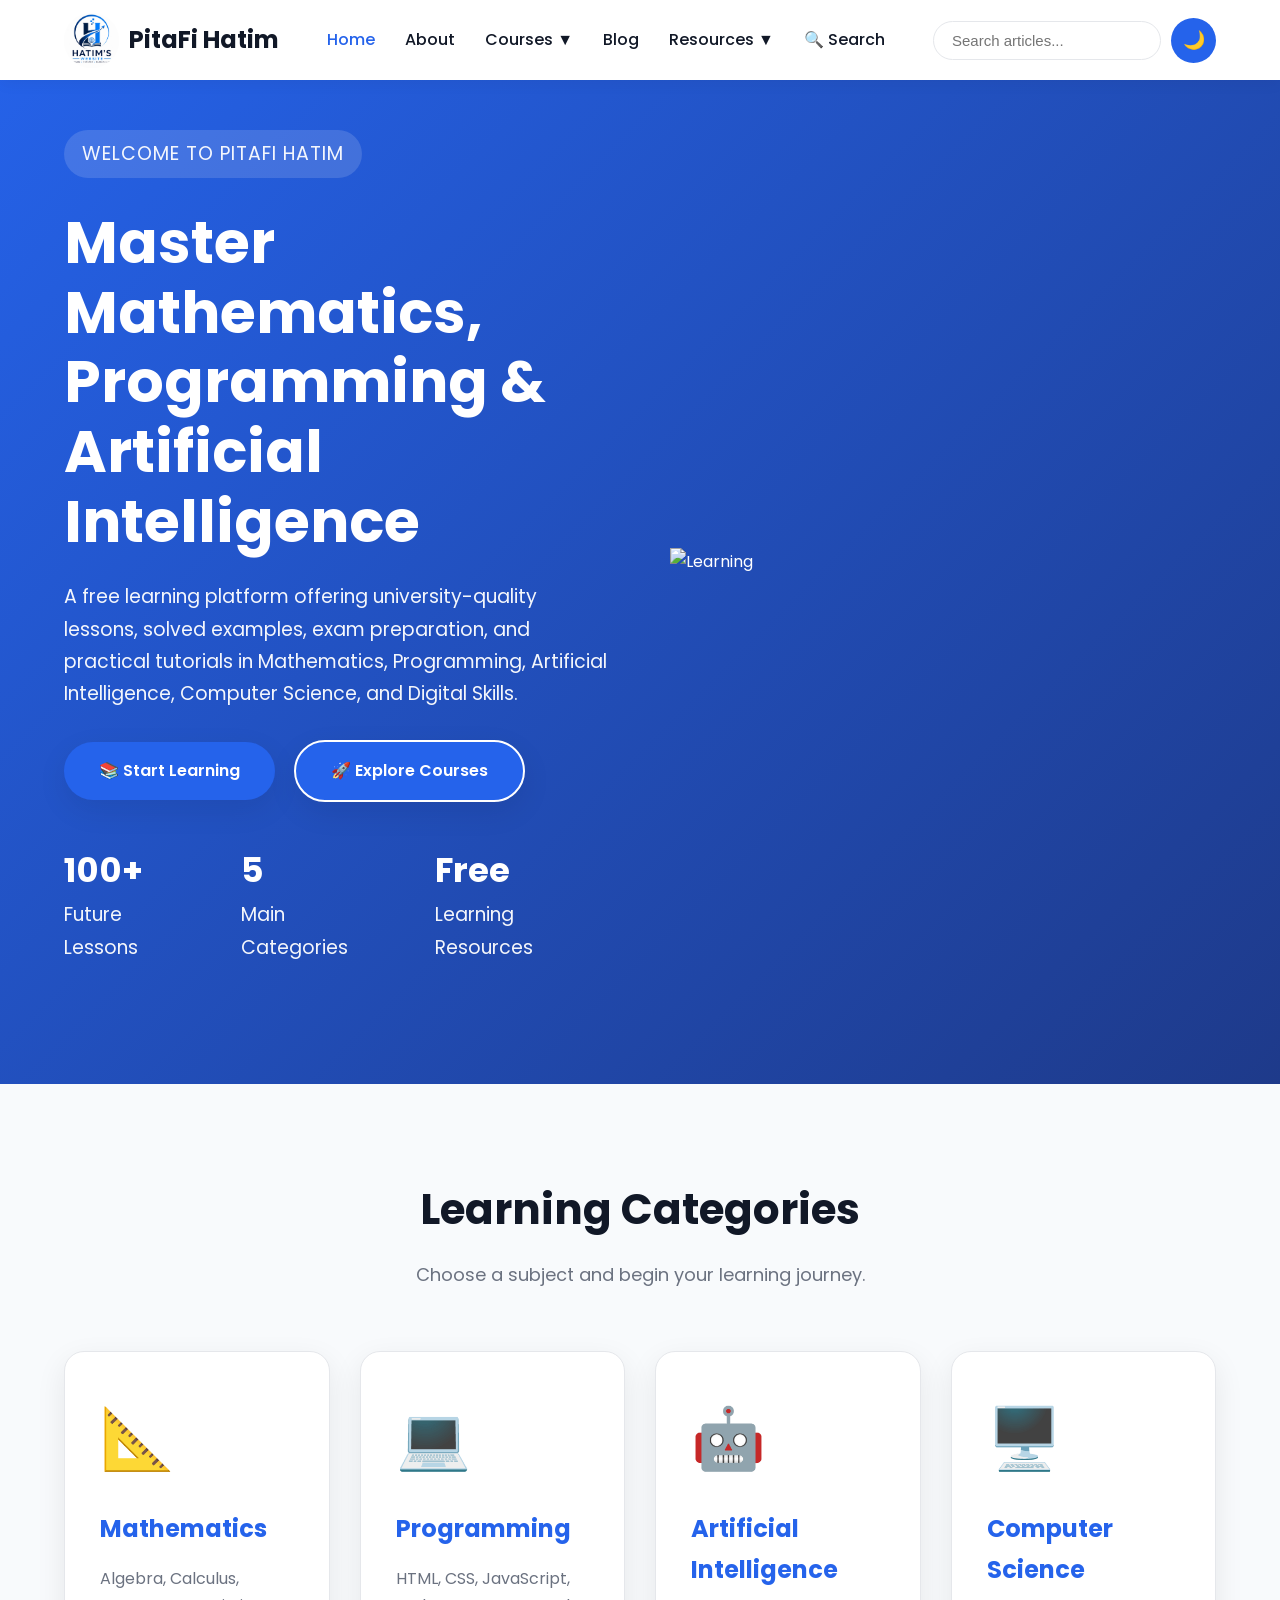
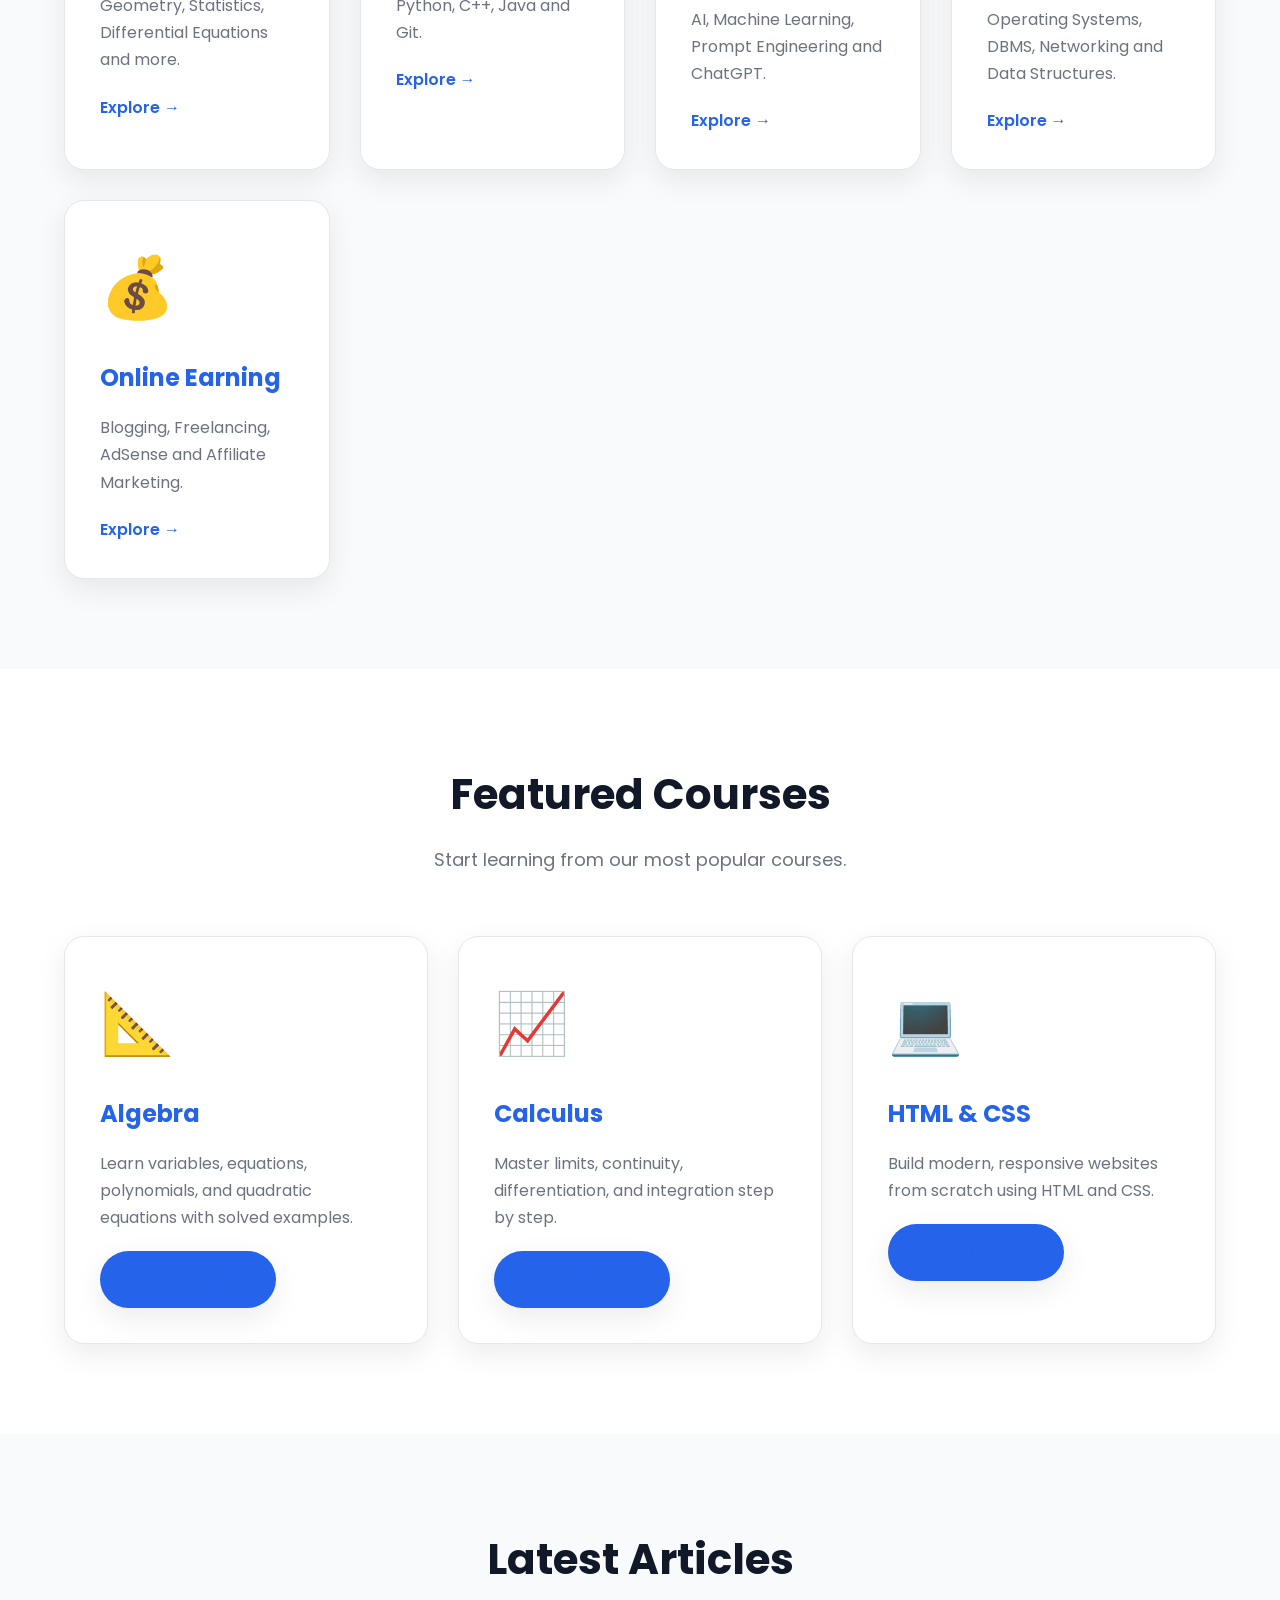
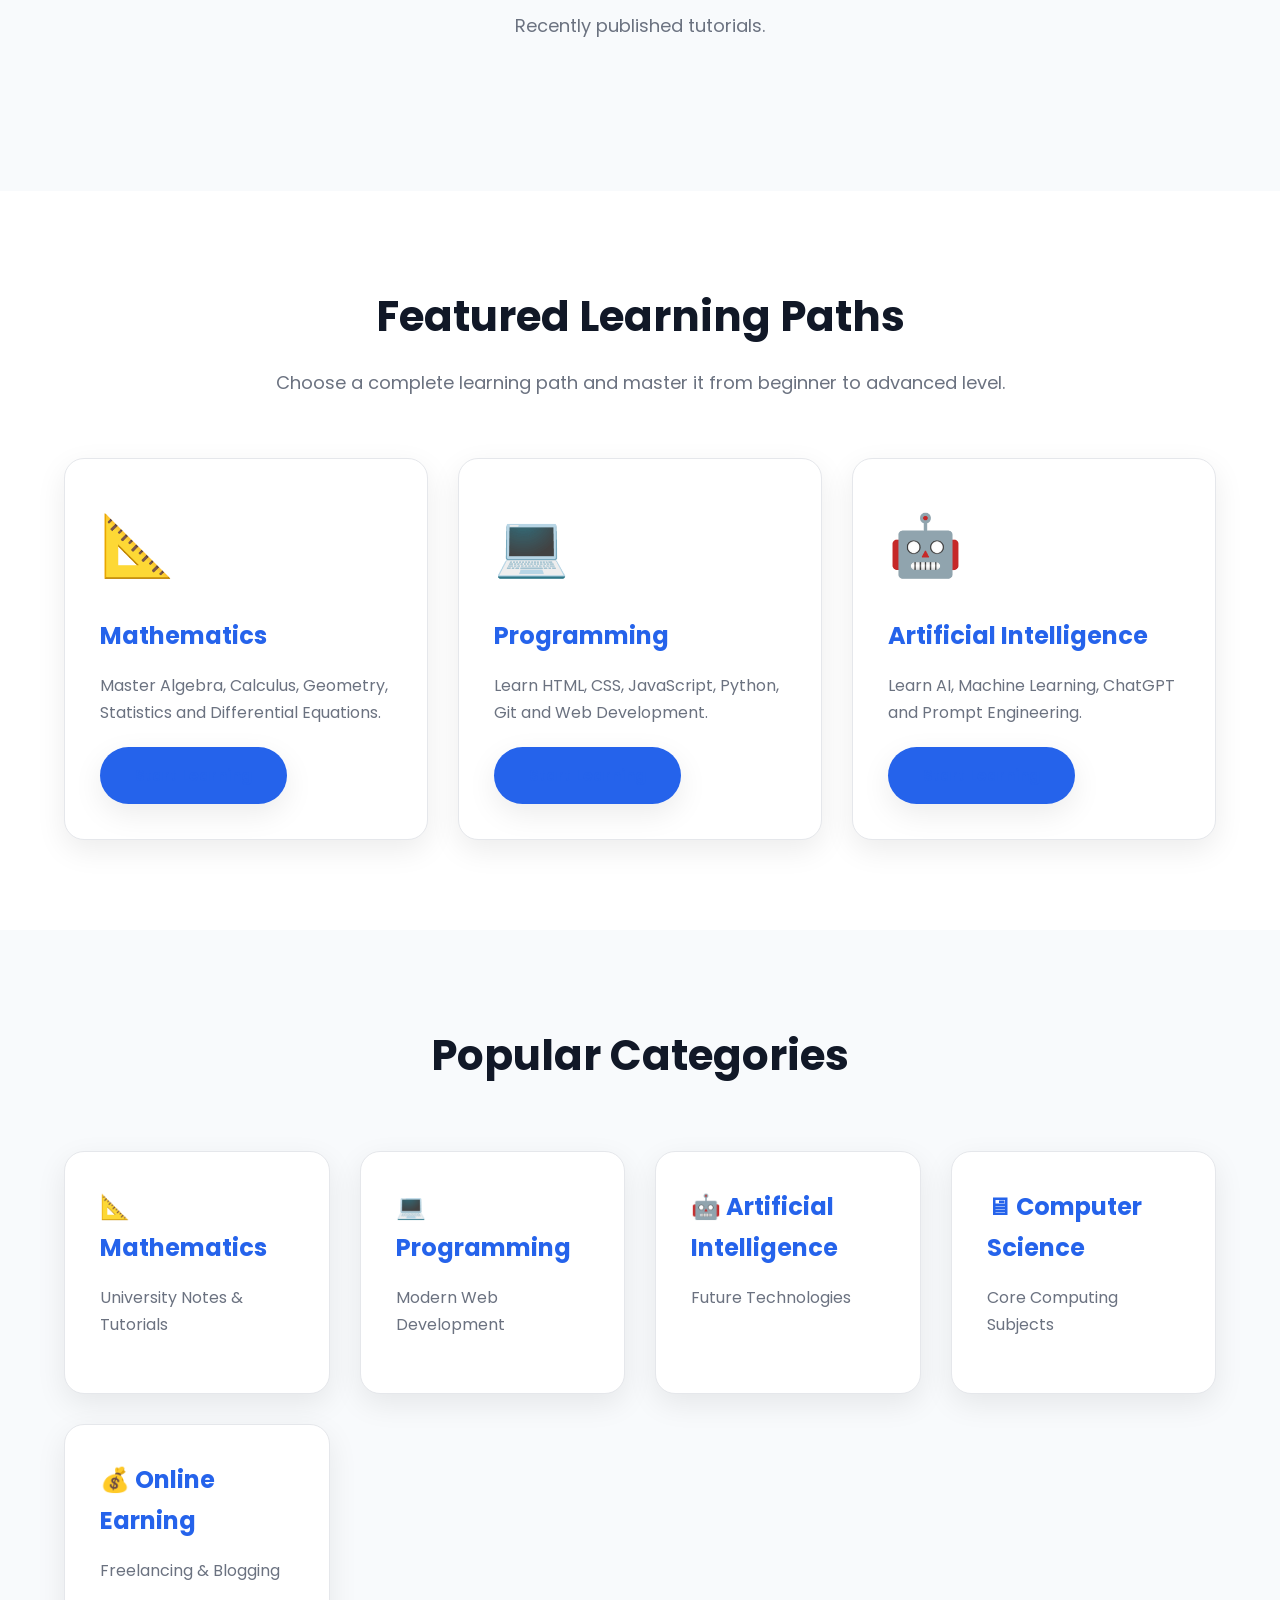
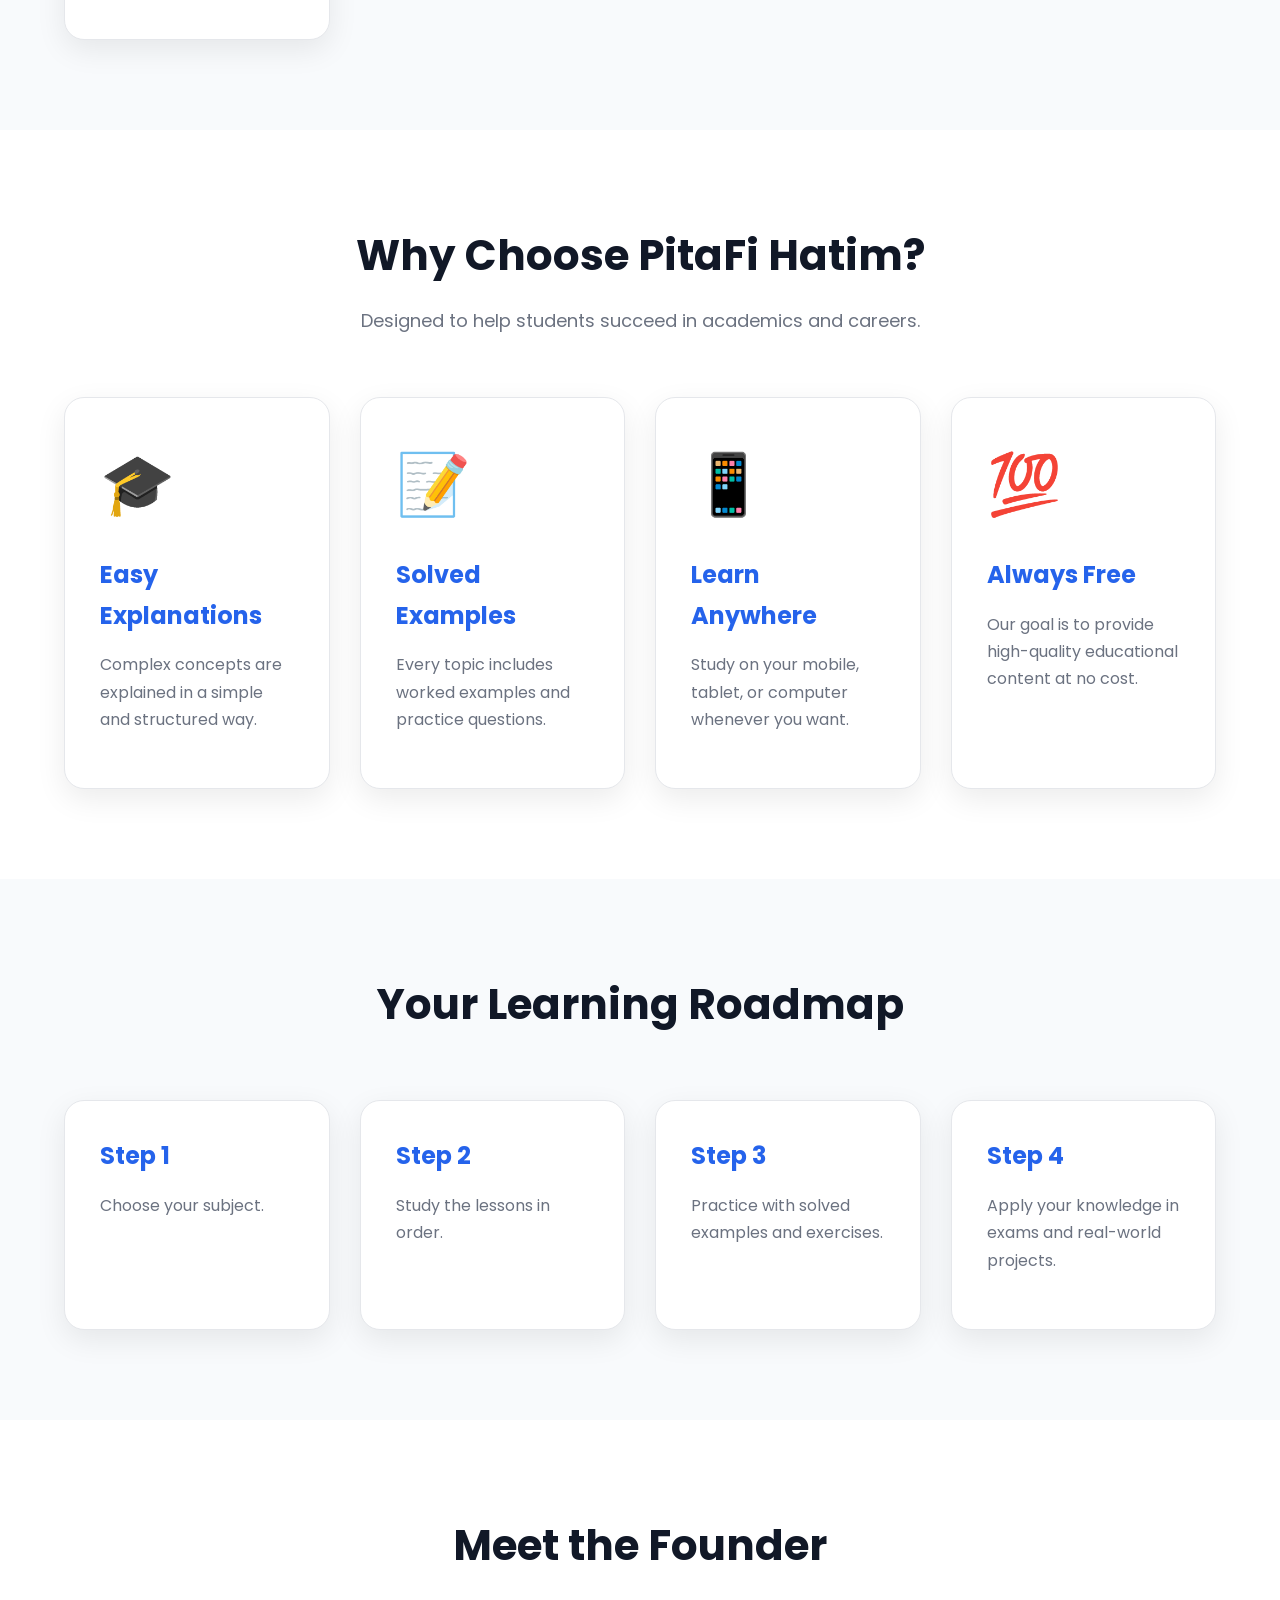
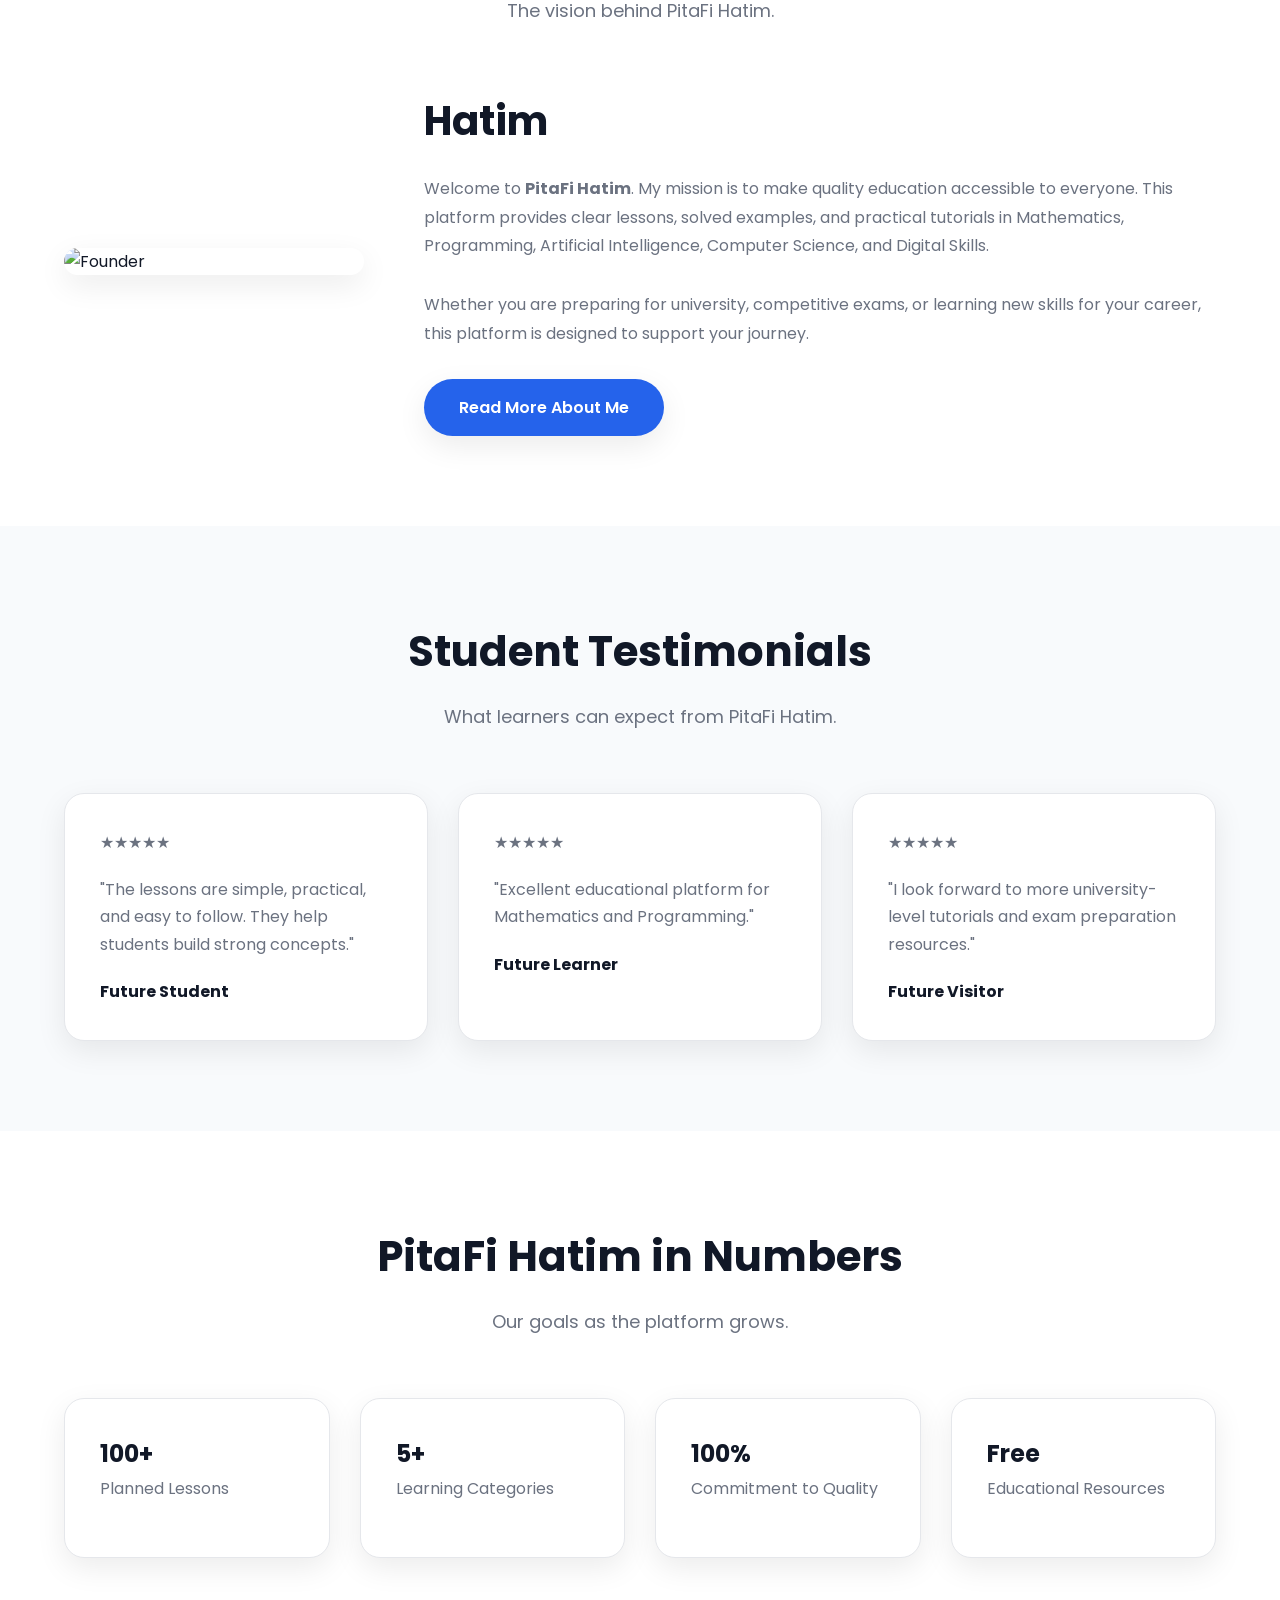
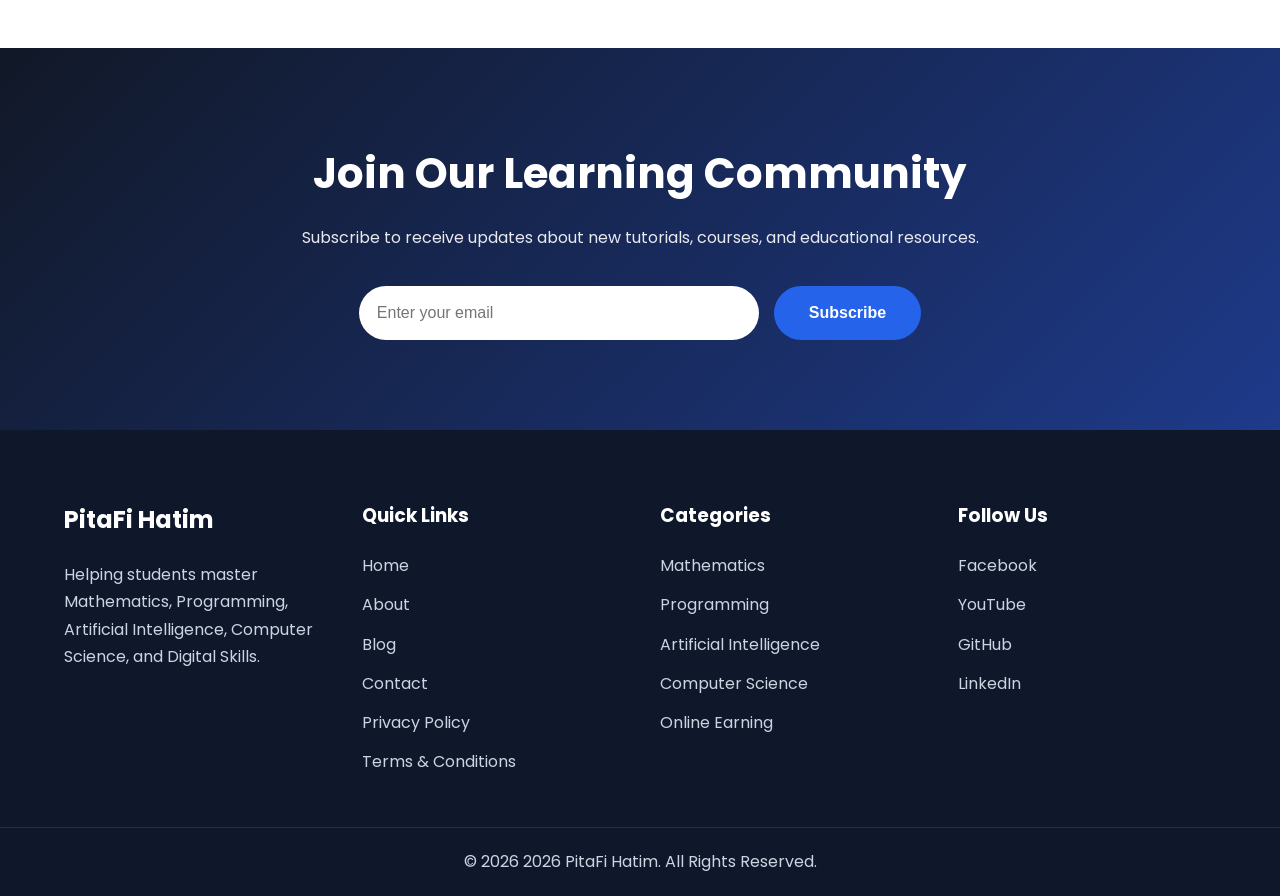
==== commit ea3063cc: "Update index.html" ====
--- a/index.html
+++ b/index.html
@@ -49,18 +49,61 @@
 
 <li><a href="about.html">About</a></li>
 
+<li class="dropdown">
+
+<a href="blog.html">
+
+Courses ▼
+
+</a>
+
+<ul class="dropdown-menu">
+
+<li><a href="posts/mathematics/index.html">📐 Mathematics</a></li>
+
+<li><a href="posts/programming/index.html">💻 Programming</a></li>
+
+<li><a href="posts/ai/index.html">🤖 Artificial Intelligence</a></li>
+
+<li><a href="posts/computer-science/index.html">🖥 Computer Science</a></li>
+
+<li><a href="posts/online-earning/index.html">💰 Online Earning</a></li>
+
+</ul>
+
+</li>
+
 <li><a href="blog.html">Blog</a></li>
 
+<li class="dropdown">
+
+<a href="#">
+
+Resources ▼
+
+</a>
+
+<ul class="dropdown-menu">
+
 <li><a href="contact.html">Contact</a></li>
 
-<li><a href="privacy.html">Privacy</a></li>
-
-<li><a href="terms.html">Terms</a></li>
+<li><a href="privacy.html">Privacy Policy</a></li>
+
+<li><a href="terms.html">Terms & Conditions</a></li>
 
 </ul>
 
+</li>
+
+<li>
+
+<a href="search.html">🔍 Search</a>
+
+</li>
+
+</ul>
+
 </nav>
-
 <div class="header-right">
 
 <form action="search.html">
--- a/css/style.css
+++ b/css/style.css
@@ -1273,3 +1273,65 @@
 }
 
 }
+
+/* Dropdown Menu */
+
+.dropdown{
+
+position:relative;
+
+}
+
+.dropdown-menu{
+
+display:none;
+
+position:absolute;
+
+top:100%;
+
+left:0;
+
+min-width:230px;
+
+background:#fff;
+
+border-radius:10px;
+
+box-shadow:0 8px 20px rgba(0,0,0,.15);
+
+padding:10px 0;
+
+z-index:999;
+
+}
+
+.dropdown-menu li{
+
+list-style:none;
+
+}
+
+.dropdown-menu li a{
+
+display:block;
+
+padding:12px 20px;
+
+text-decoration:none;
+
+color:#333;
+
+}
+
+.dropdown-menu li a:hover{
+
+background:#f3f3f3;
+
+}
+
+.dropdown:hover .dropdown-menu{
+
+display:block;
+
+}
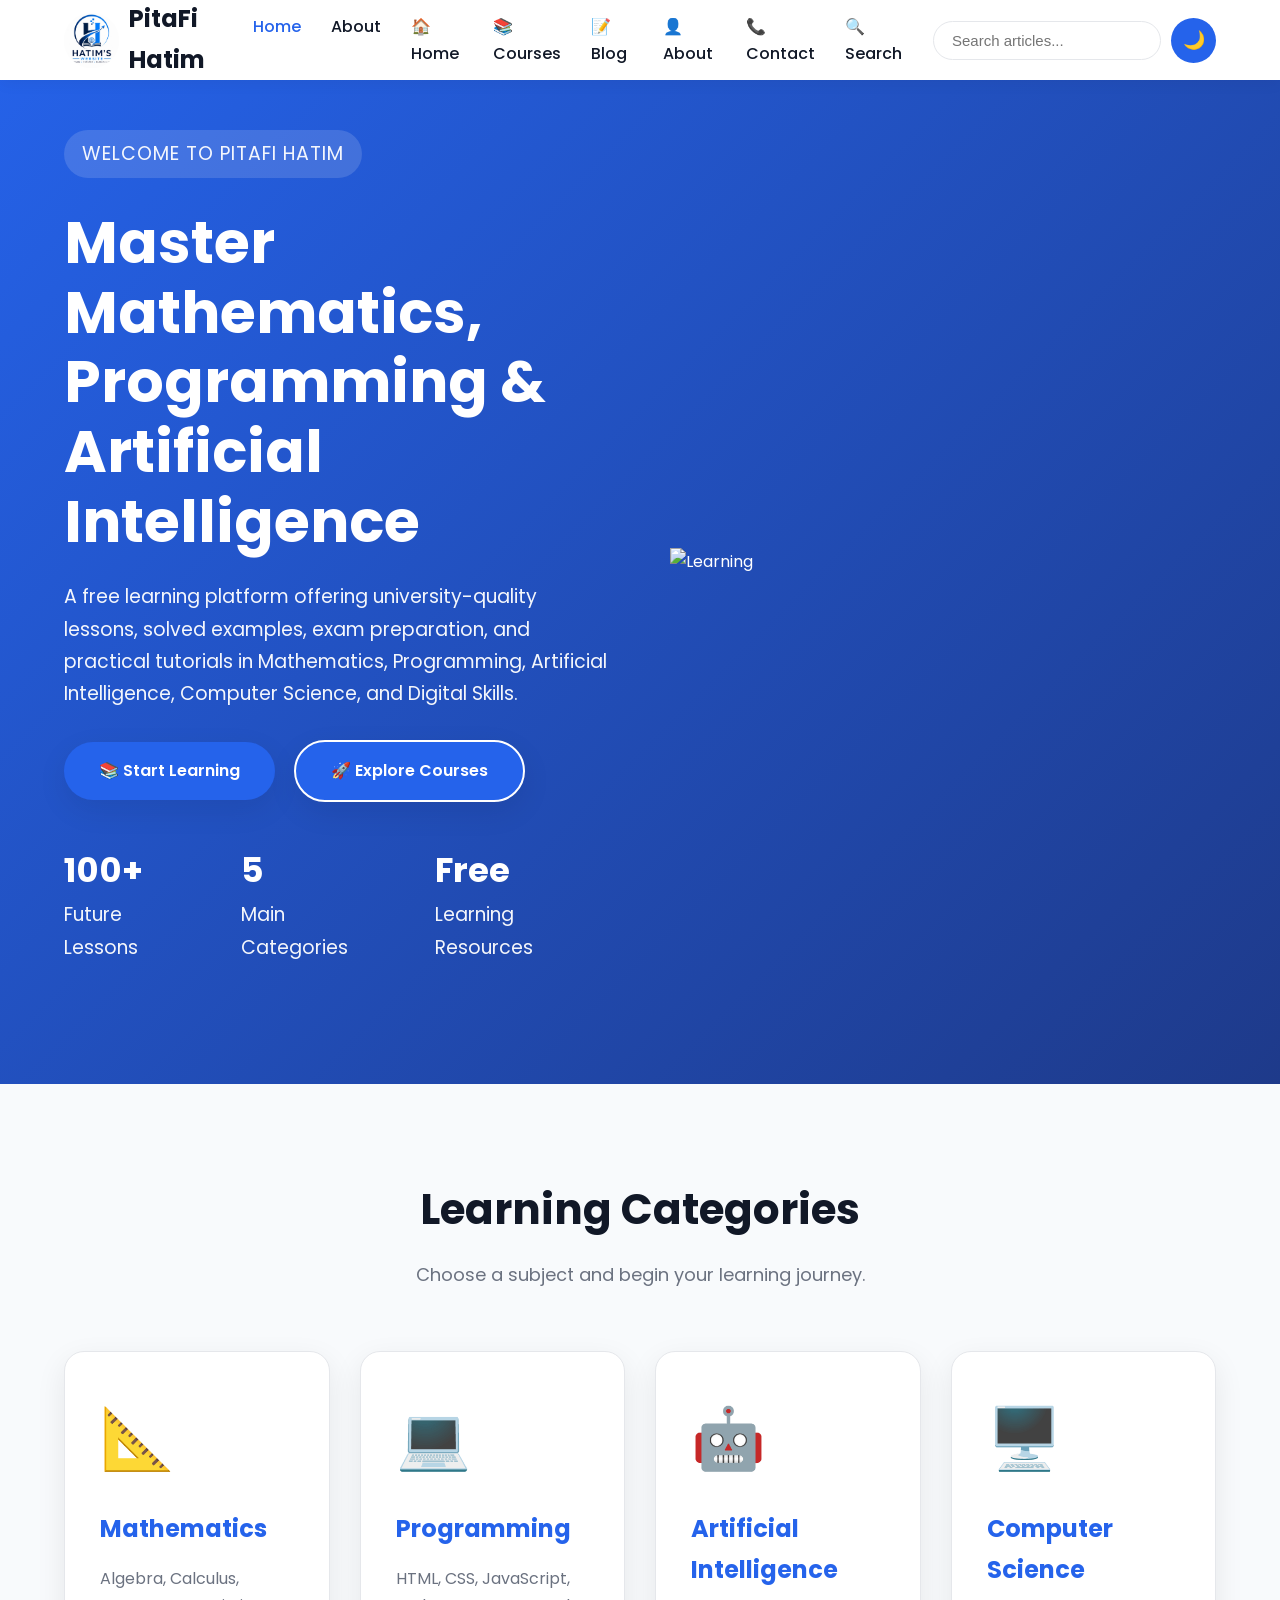
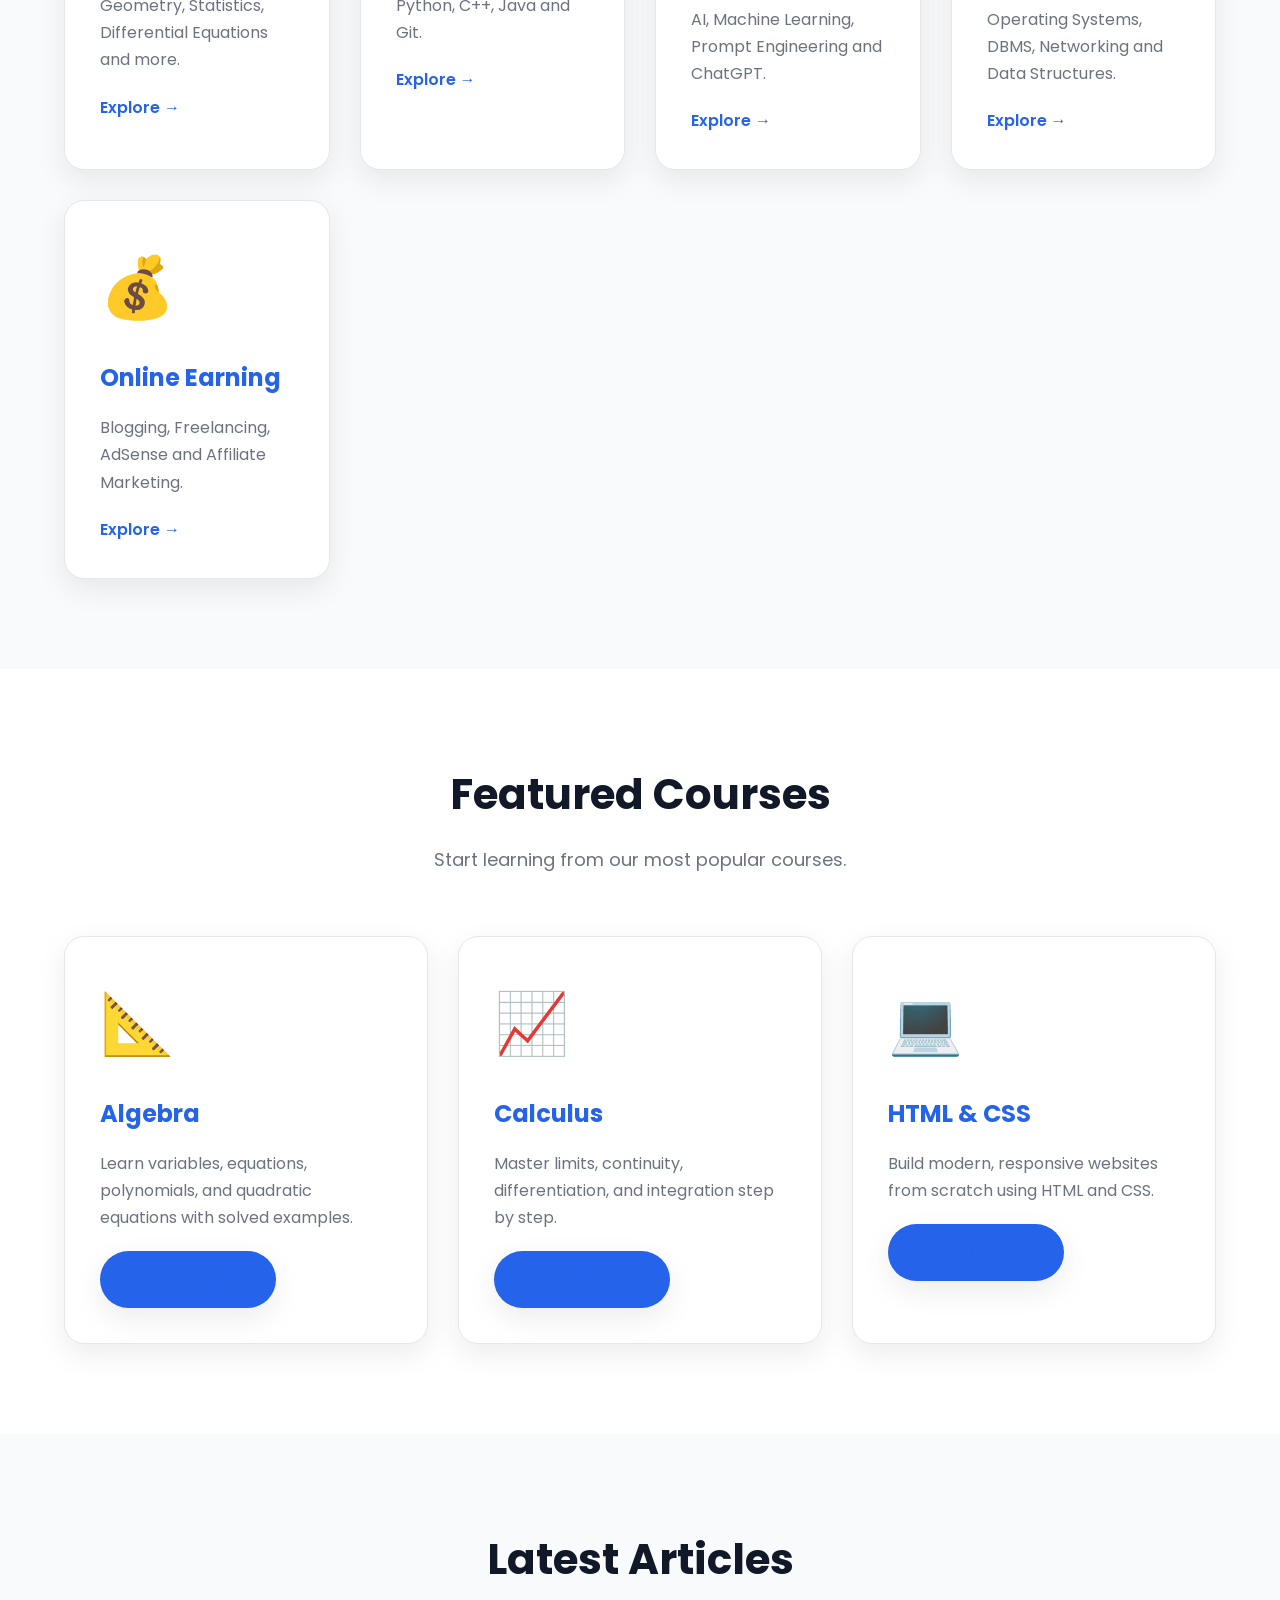
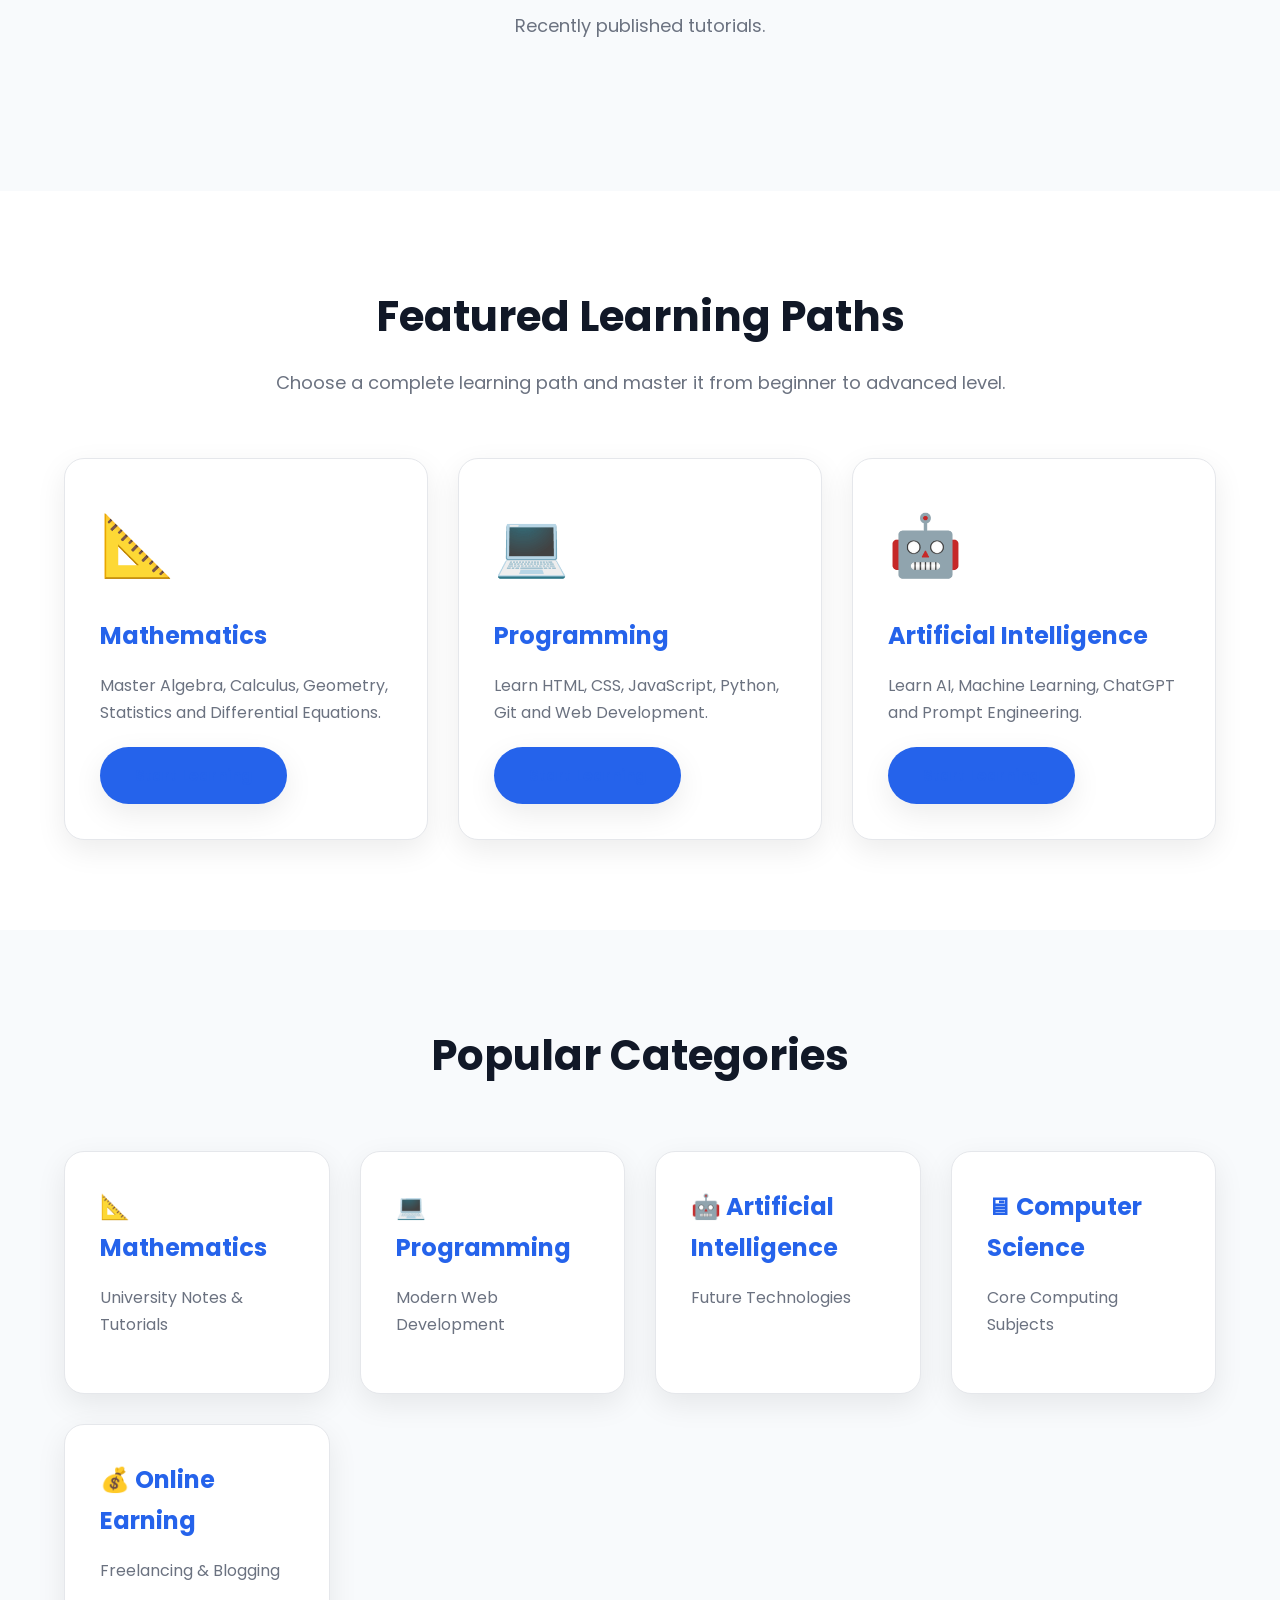
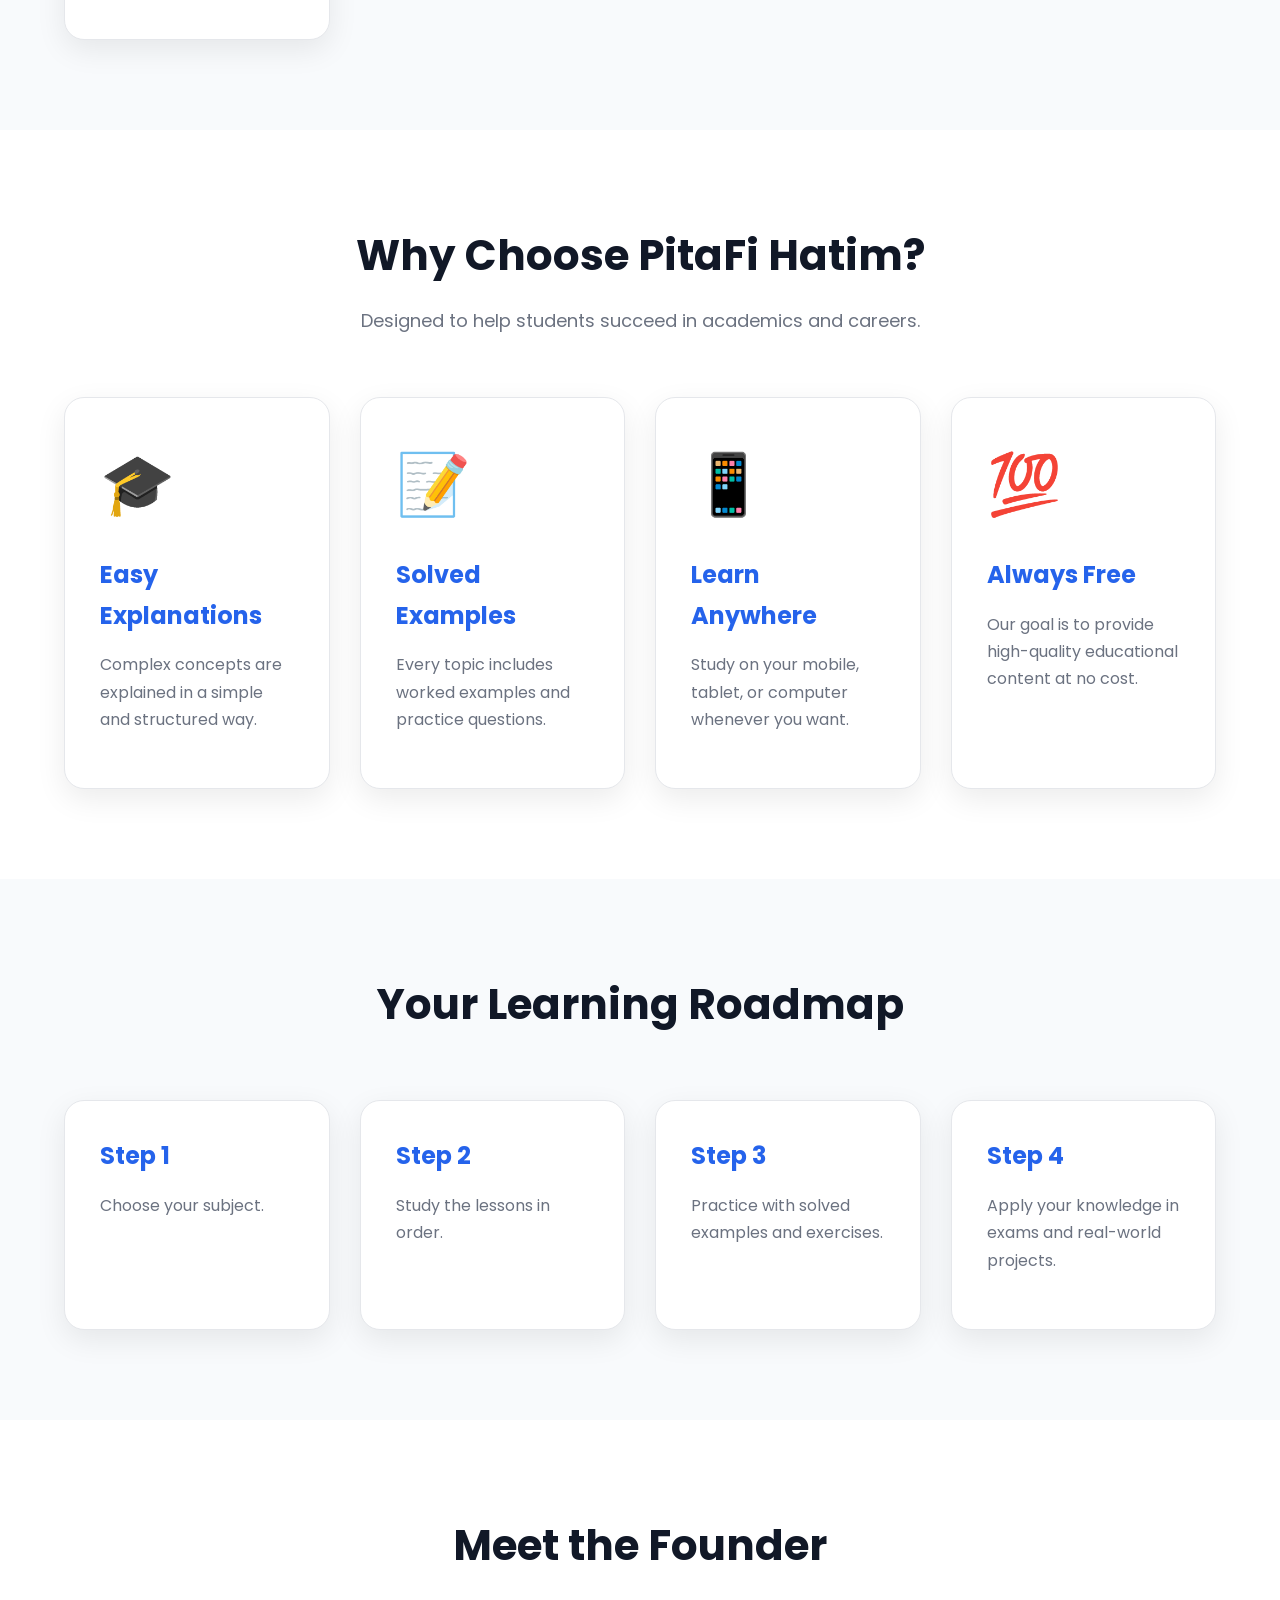
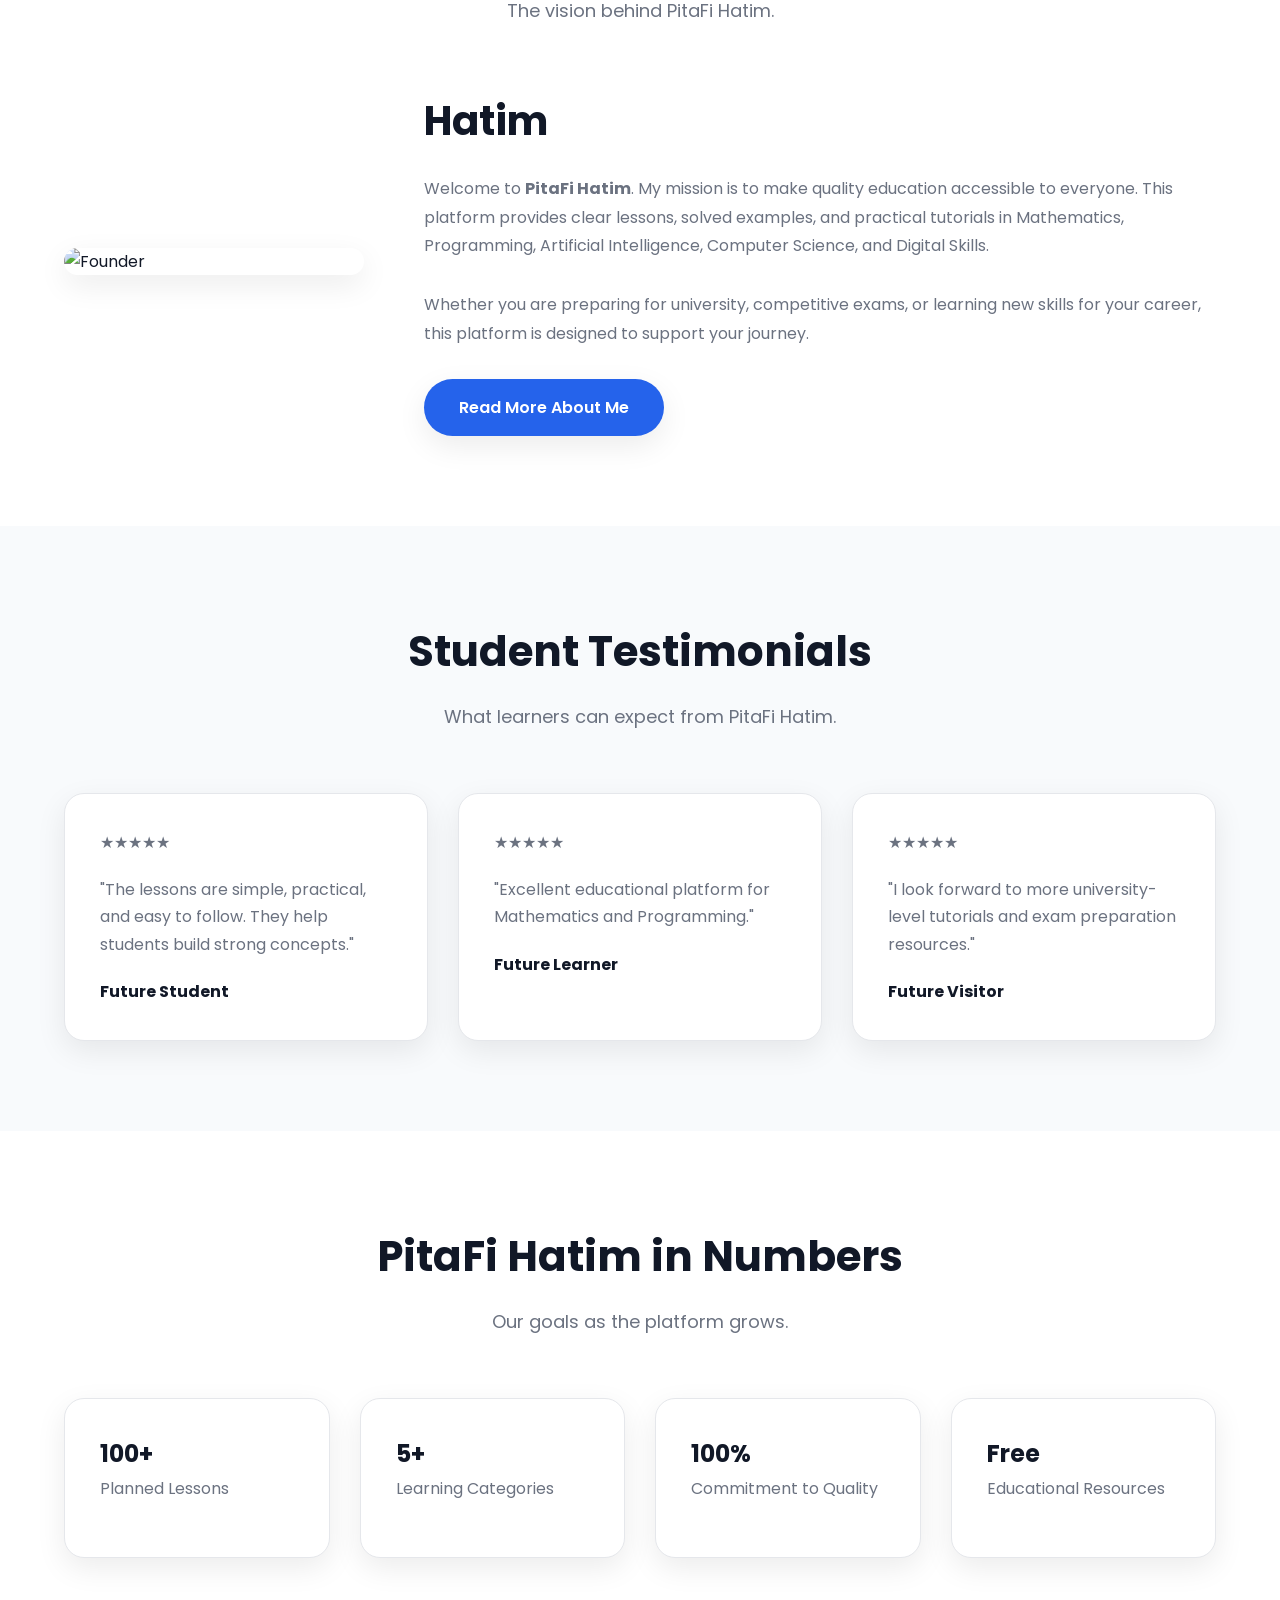
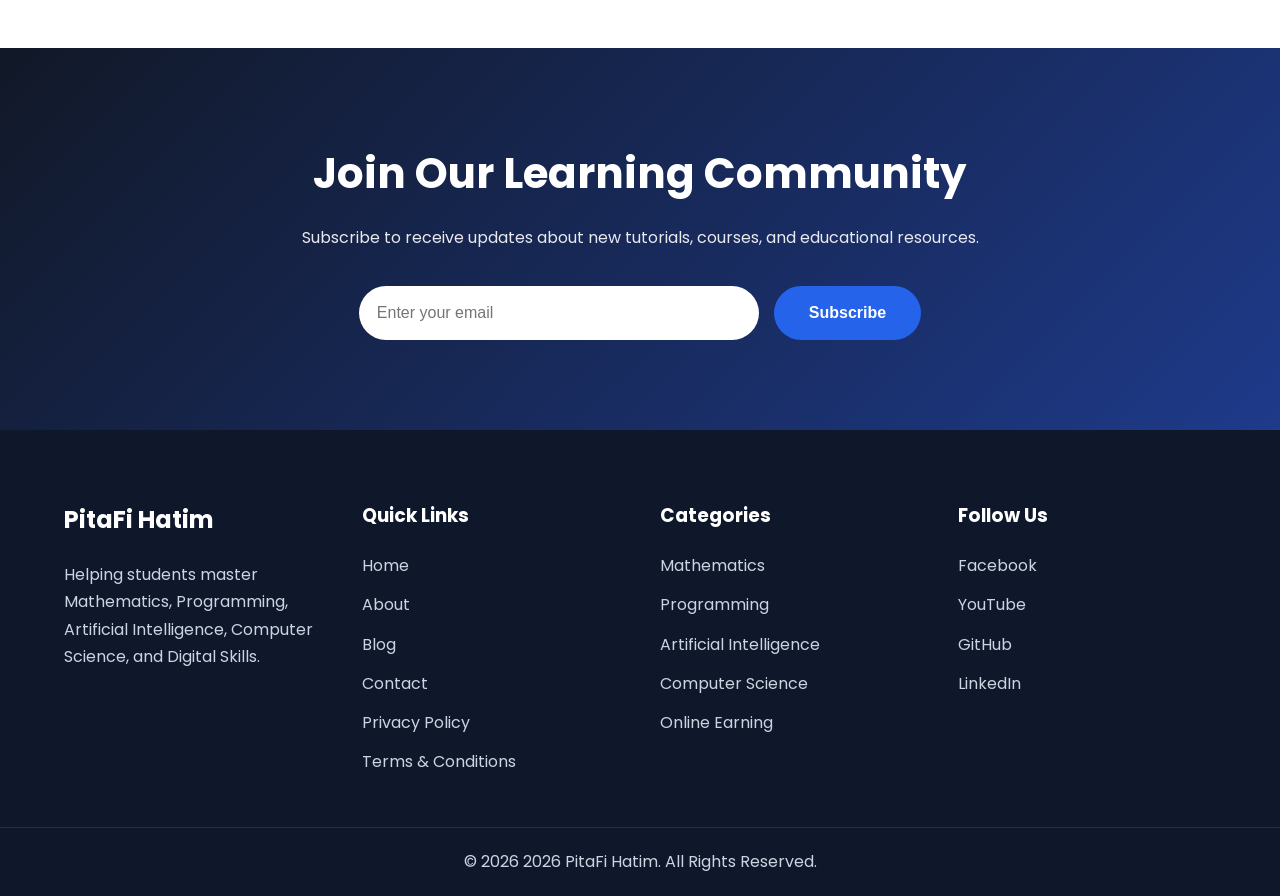
==== commit 8ee02325: "Update index.html" ====
--- a/index.html
+++ b/index.html
@@ -49,57 +49,21 @@
 
 <li><a href="about.html">About</a></li>
 
-<li class="dropdown">
-
-<a href="blog.html">
-
-Courses ▼
-
-</a>
-
-<ul class="dropdown-menu">
-
-<li><a href="posts/mathematics/index.html">📐 Mathematics</a></li>
-
-<li><a href="posts/programming/index.html">💻 Programming</a></li>
-
-<li><a href="posts/ai/index.html">🤖 Artificial Intelligence</a></li>
-
-<li><a href="posts/computer-science/index.html">🖥 Computer Science</a></li>
-
-<li><a href="posts/online-earning/index.html">💰 Online Earning</a></li>
-
-</ul>
-
-</li>
-
-<li><a href="blog.html">Blog</a></li>
-
-<li class="dropdown">
-
-<a href="#">
-
-Resources ▼
-
-</a>
-
-<ul class="dropdown-menu">
-
-<li><a href="contact.html">Contact</a></li>
-
-<li><a href="privacy.html">Privacy Policy</a></li>
-
-<li><a href="terms.html">Terms & Conditions</a></li>
-
-</ul>
-
-</li>
-
-<li>
-
-<a href="search.html">🔍 Search</a>
-
-</li>
+<nav id="navbar">
+
+<ul>
+
+<li><a href="index.html">🏠 Home</a></li>
+
+<li><a href="courses.html">📚 Courses</a></li>
+
+<li><a href="blog.html">📝 Blog</a></li>
+
+<li><a href="about.html">👤 About</a></li>
+
+<li><a href="contact.html">📞 Contact</a></li>
+
+<li><a href="search.html">🔍 Search</a></li>
 
 </ul>
 
